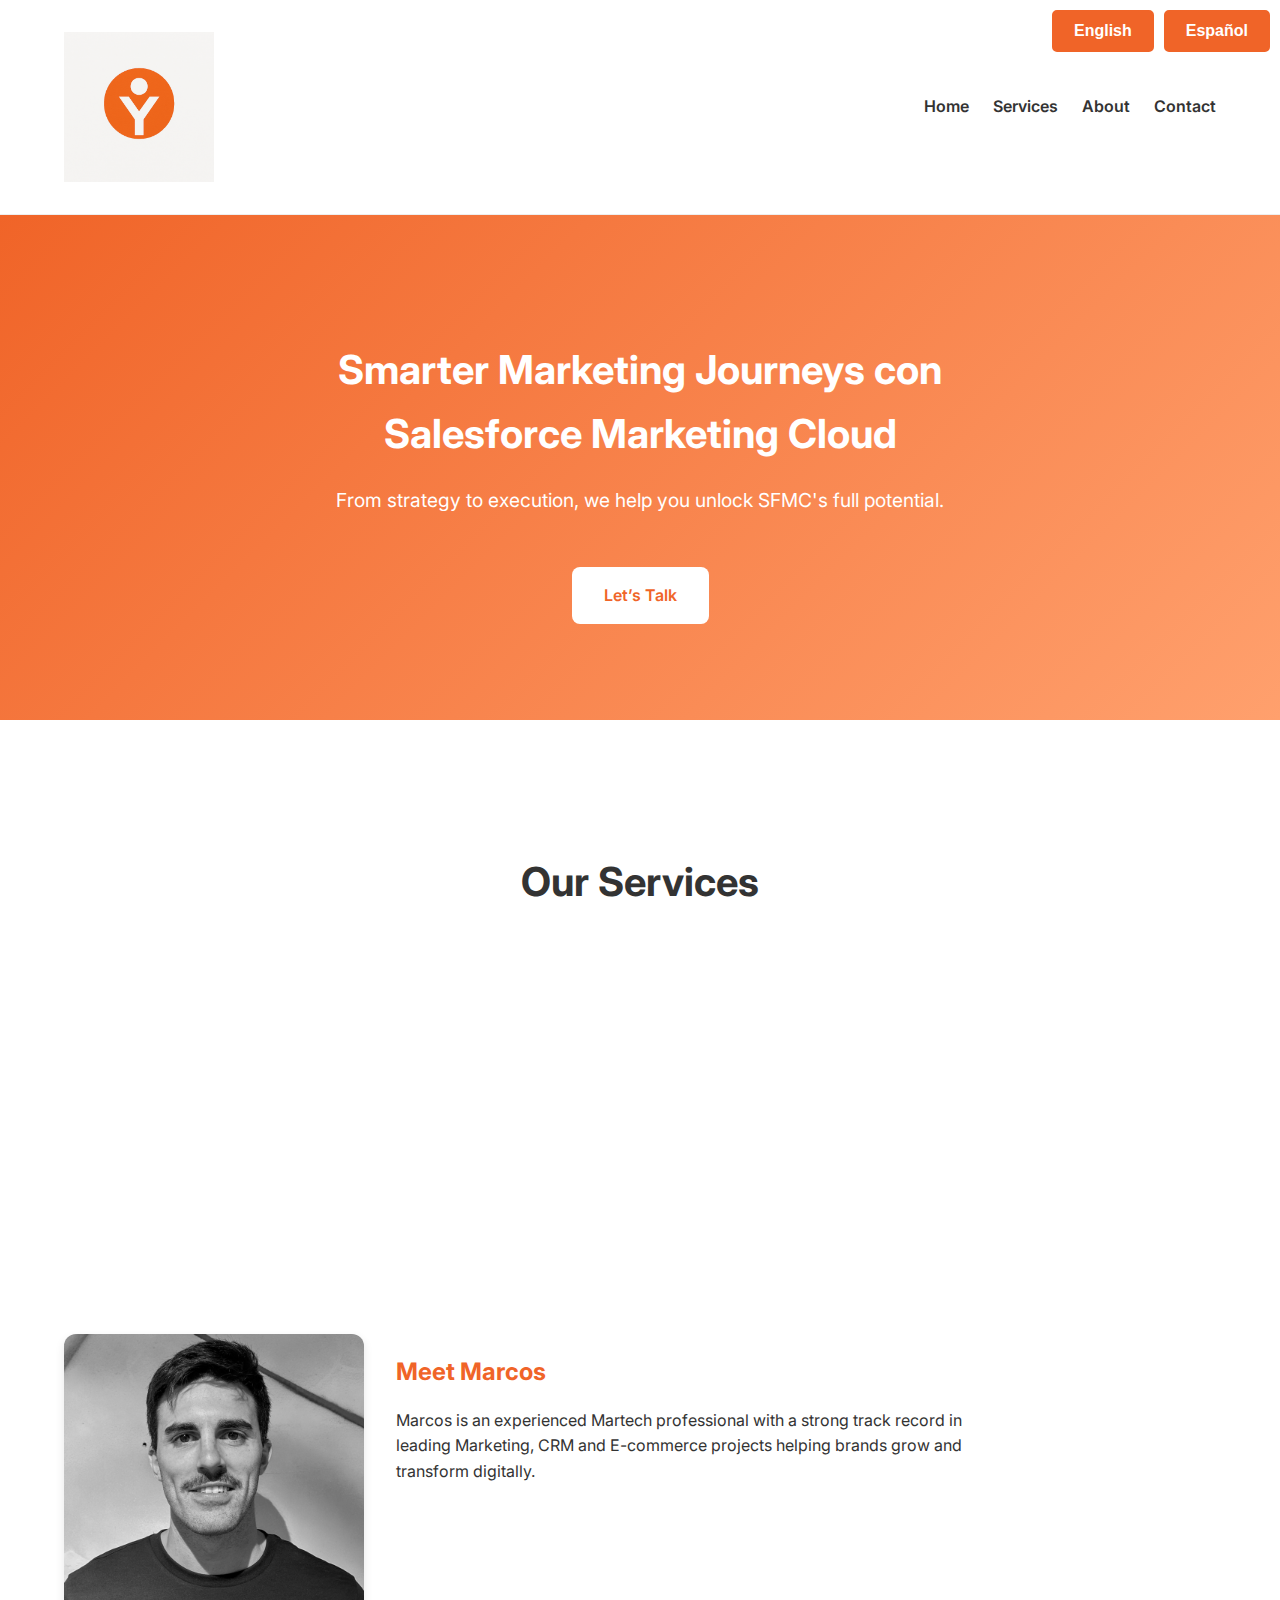
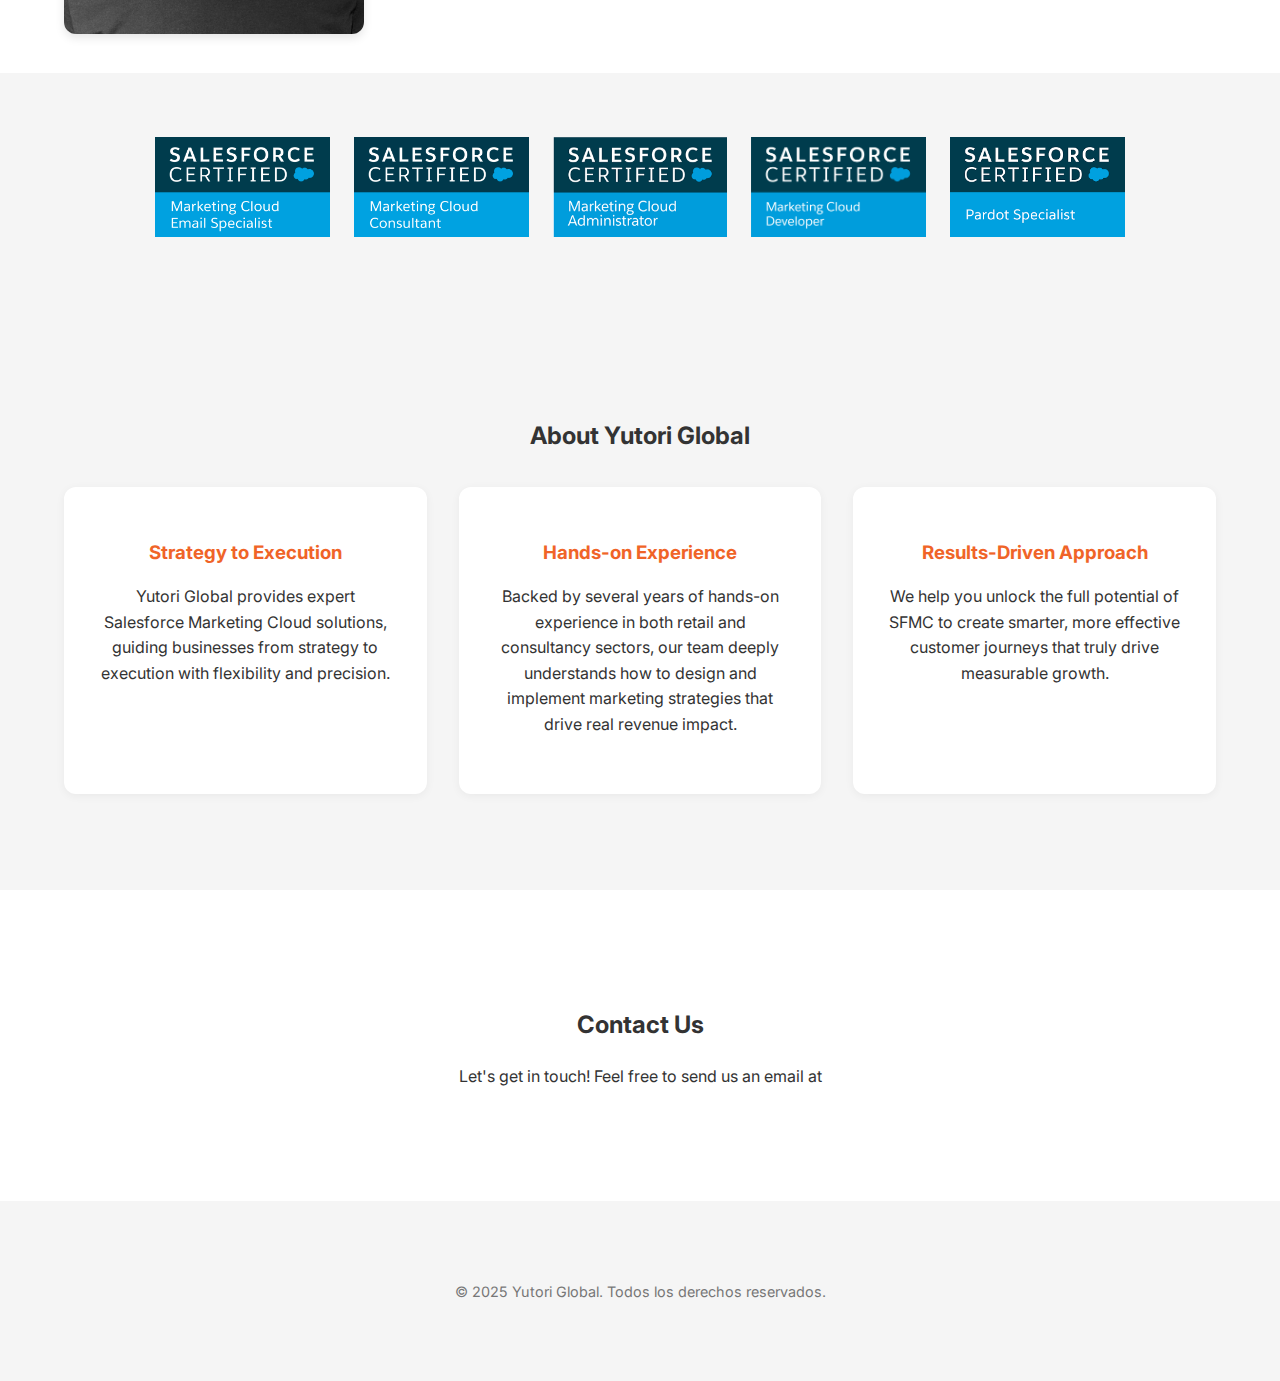
==== index-es.html @ 61eea2ab "Update index-es.html" ====
<!DOCTYPE html>
<html lang="es">
<head>
  <meta charset="UTF-8" />
  <meta name="viewport" content="width=device-width, initial-scale=1.0" />
  <title>Yutori Global</title>
  <link rel="stylesheet" href="style.css" />
  <link href="https://fonts.googleapis.com/css2?family=Inter:wght@400;600;700&display=swap" rel="stylesheet">
  <link rel="stylesheet" href="https://cdnjs.cloudflare.com/ajax/libs/font-awesome/6.5.0/css/all.min.css" />
</head>
<body>
  <header>
    <div class="container header-container">
      <img src="assets/Yutori-Global-Logo.png" alt="Yutori-Global-Logo" class="logo" />
      <nav>
        <ul class="nav-links">
          <li><a href="#home" data-en="Home" data-es="Inicio">Inicio</a></li>
          <li><a href="#services" data-en="Services" data-es="Servicios">Servicios</a></li>
          <li><a href="#about" data-en="About" data-es="Acerca de">Acerca de</a></li>
          <li><a href="#contact" data-en="Contact" data-es="Contacto">Contacto</a></li>
        </ul>
      </nav>
      <!-- Language Switcher -->
      <div class="language-switcher">
        <button id="en" class="lang-btn" data-en="English" data-es="Inglés">Inglés</button>
        <button id="es" class="lang-btn" data-en="Español" data-es="Spanish">Español</button>
      </div>
    </div>
  </header>

  <section id="home" class="hero">
    <div class="container">
      <h1>
        <span class="highlight" data-en="Smarter Marketing Journeys" data-es="Marketing Journeys Más Inteligentes">Marketing Journeys Más Inteligentes</span> con<br />
        <span class="highlight" data-en="Salesforce Marketing Cloud" data-es="Salesforce Marketing Cloud">Salesforce Marketing Cloud</span>
      </h1>
      <p data-en="From strategy to execution, we help you unlock SFMC's full potential." data-es="Desde la estrategia hasta la ejecución, te ayudamos a desbloquear todo el potencial de SFMC.">
        Desde la estrategia hasta la ejecución, te ayudamos a desbloquear todo el potencial de SFMC.
      </p>
      <a
        href="mailto:marcos.fontanbalestra@yutoriglobal.com?subject=Hey%20Marcos%20Let's%20Talk%20-%20[Replace%20with%20Company%20Name]&body=Hola%20Marcos,%0A%0A%20Estoy%20interesado%20en%20agendar%20una%20llamada%20para%20discutir%20cómo%20nos%20puedes%20ayudar%20a%20mejorar%20nuestra%20implementación%20y%20estrategia%20de%20SFMC.%0A%0A%20Saludos,%0A[Inserta%20tu%20nombre%20y%20nombre%20de%20la%20empresa]"
        class="cta-btn"
        data-en="Let’s Talk" data-es="Hablemos"
      >Hablemos</a>
    </div>
  </section>

  <section id="services" class="services">
    <div class="container">
      <h2 class="big-title" data-en="Our Services" data-es="Nuestros Servicios">Nuestros Servicios</h2>
      <div class="service-boxes">
        <div class="service">
          <i class="fas fa-lightbulb service-icon"></i>
          <h3 data-en="SFMC Consulting" data-es="Consultoría SFMC">Consultoría SFMC</h3>
          <p data-en="Strategic advice on implementation, product selection, integrations, and customer journey design." data-es="Asesoría estratégica en implementación, selección de productos, integraciones y diseño de recorridos del cliente.">
            Asesoría estratégica en implementación, selección de productos, integraciones y diseño de recorridos del cliente.
          </p>
        </div>
        <div class="service">
          <i class="fas fa-tools service-icon"></i>
          <h3 data-en="Hands-on Implementation" data-es="Implementación Práctica">Implementación Práctica</h3>
          <p data-en="Journey building, email development, AMPscript, data modeling, and marketing automation setup." data-es="Construcción de recorridos, desarrollo de correos electrónicos, AMPscript, modelado de datos y configuración de automatización de marketing.">
            Construcción de recorridos, desarrollo de correos electrónicos, AMPscript, modelado de datos y configuración de automatización de marketing.
          </p>
        </div>
      </div>
    </div>
  </section>

  <section class="marcos-bio">
    <div class="container bio-container">
      <div class="bio-image">
        <img src="assets/MFB Photo.jpg" alt="Marcos Fontan Balestra" />
      </div>
      <div class="bio-text">
        <h2 data-en="Meet Marcos" data-es="Conoce a Marcos">Conoce a Marcos</h2>
        <p data-en="Marcos is an experienced Martech professional with a strong track record in leading Marketing, CRM and E-commerce projects helping brands grow and transform digitally." data-es="Marcos es un profesional experimentado en Martech con un sólido historial en la gestión de proyectos de Marketing, CRM y E-commerce, ayudando a las marcas a crecer y transformarse digitalmente.">
          Marcos es un profesional experimentado en Martech con un sólido historial en la gestión de proyectos de Marketing, CRM y E-commerce, ayudando a las marcas a crecer y transformarse digitalmente.
        </p>
      </div>
    </div>
  </section>

  <section class="certifications">
    <div class="container certs-container">
      <img src="assets/SFMC Email Specialist.png" alt="Email Specialist" />
      <img src="assets/SFMC Consultant.png" alt="Consultant" />
      <img src="assets/SFMC Administrator.png" alt="Administrator" />
      <img src="assets/SFMC Developer.png" alt="Developer" />
      <img src="assets/SFMC Pardot Specialist.png" alt="Pardot Specialist" />
    </div>
  </section>

  <section id="about" class="about">
    <div class="container">
      <h2 data-en="About Yutori Global" data-es="Sobre Yutori Global">Sobre Yutori Global</h2>
      <div class="about-grid">
        <div class="about-block">
          <h3 data-en="Strategy to Execution" data-es="Estrategia a Ejecución">Estrategia a Ejecución</h3>
          <p data-en="Yutori Global provides expert Salesforce Marketing Cloud solutions, guiding businesses from strategy to execution with flexibility and precision." data-es="Yutori Global proporciona soluciones expertas en Salesforce Marketing Cloud, guiando a las empresas desde la estrategia hasta la ejecución con flexibilidad y precisión.">
            Yutori Global proporciona soluciones expertas en Salesforce Marketing Cloud, guiando a las empresas desde la estrategia hasta la ejecución con flexibilidad y precisión.
          </p>
        </div>
        <div class="about-block">
          <h3 data-en="Hands-on Experience" data-es="Experiencia Práctica">Experiencia Práctica</h3>
          <p data-en="Backed by several years of hands-on experience in both retail and consultancy sectors, our team deeply understands how to design and implement marketing strategies that drive real revenue impact." data-es="Respaldados por varios años de experiencia práctica tanto en el sector minorista como en el de consultoría, nuestro equipo entiende profundamente cómo diseñar e implementar estrategias de marketing que generen un impacto real en los ingresos.">
            Respaldados por varios años de experiencia práctica tanto en el sector minorista como en el de consultoría, nuestro equipo entiende profundamente cómo diseñar e implementar estrategias de marketing que generen un impacto real en los ingresos.
          </p>
        </div>
        <div class="about-block">
          <h3 data-en="Results-Driven Approach" data-es="Enfoque Orientado a Resultados">Enfoque Orientado a Resultados</h3>
          <p data-en="We help you unlock the full potential of SFMC to create smarter, more effective customer journeys that truly drive measurable growth." data-es="Te ayudamos a desbloquear todo el potencial de SFMC para crear recorridos de clientes más inteligentes y efectivos que realmente impulsen un crecimiento medible.">
            Te ayudamos a desbloquear todo el potencial de SFMC para crear recorridos de clientes más inteligentes y efectivos que realmente impulsen un crecimiento medible.
          </p>
        </div>
      </div>
    </div>
  </section>

  <section id="contact" class="contact">
    <div class="container">
      <h2 data-en="Contact Us" data-es="Contáctanos">Contáctanos</h2>
      <p data-en="Let's get in touch! Feel free to send us an email at" data-es="¡Pongámonos en contacto! No dudes en enviarnos un correo electrónico a">¡Pongámonos en contacto! No dudes en enviarnos un correo electrónico a <a href="mailto:marcos.fontanbalestra@yutoriglobal.com" data-en="marcos.fontanbalestra@yutoriglobal.com" data-es="marcos.fontanbalestra@yutoriglobal.com">marcos.fontanbalestra@yutoriglobal.com</a></p>
    </div>
  </section>

  <footer>
    <div class="container footer-container">
      <p>&copy; 2025 Yutori Global. Todos los derechos reservados.</p>
    </div>
  </footer>

  <script>
    // Language switcher functionality
    const languageButtons = document.querySelectorAll('.lang-btn');
    const currentLang = localStorage.getItem('language') || 'en'; // Default to English

    // Set initial language based on localStorage value
    if (currentLang === 'es') {
      document.documentElement.lang = 'es';
      translatePage('es');
    } else {
      document.documentElement.lang = 'en';
      translatePage('en');
    }

    // Translate page content based on selected language
    function translatePage(language) {
      if (language === 'en') {
        document.querySelectorAll('[data-en]').forEach(el => {
          const enText = el.getAttribute('data-en');
          el.innerText = enText;
        });
      } else {
        document.querySelectorAll('[data-es]').forEach(el => {
          const esText = el.getAttribute('data-es');
          el.innerText = esText;
        });
      }
    }

    // Language button click event
    languageButtons.forEach(button => {
      button.addEventListener('click', (e) => {
        const lang = e.target.id;
        localStorage.setItem('language', lang);
        document.documentElement.lang = lang;
        translatePage(lang);
      });
    });
  </script>
</body>
</html>
---- style.css ----
/* Language Switcher Styling */
.language-switcher {
  display: flex;
  gap: 10px;
  align-items: center;
  position: absolute;
  top: 10px;
  right: 10px;
}

.lang-btn {
  padding: 10px 20px;
  font-size: 1rem;
  font-weight: 600;
  color: #fff;
  background-color: #f06428;  /* Matching primary color */
  border: 2px solid #f06428;
  border-radius: 5px;
  cursor: pointer;
  transition: background-color 0.3s, color 0.3s;
  text-transform: capitalize;
}

.lang-btn:hover {
  background-color: white;
  color: #f06428;
}

.lang-btn:focus {
  outline: none;
  box-shadow: 0 0 5px rgba(0, 0, 0, 0.2);
}

.language-switcher button:first-child {
  margin-right: auto;  /* Ensure English is always on the left */
}

.language-switcher button:last-child {
  margin-left: auto;  /* Ensure Spanish is always on the right */
}

/* Ensure we still handle RTL for Arabic */
html[lang="ar"] .language-switcher {
  flex-direction: row-reverse;
}

html[lang="en"], html[lang="es"] {
  direction: ltr;
}

/* General Styles */
body {
  margin: 0;
  font-family: 'Inter', sans-serif;
  background-color: #ffffff;
  color: #333;
  line-height: 1.6;
}

.container {
  width: 90%;
  max-width: 1200px;
  margin: 0 auto;
  padding: 2rem 0;
}

header {
  background-color: #fff;
  border-bottom: 1px solid #eee;
  position: sticky;
  top: 0;
  z-index: 1000;
}

.header-container {
  display: flex;
  justify-content: space-between;
  align-items: center;
}

.logo {
  height: 150px;
  width: 150px;
}

.nav-links {
  list-style: none;
  display: flex;
  gap: 1.5rem;
}

.nav-links a {
  text-decoration: none;
  color: #333;
  font-weight: 600;
}

.hero {
  background: linear-gradient(135deg, #f06428, #ffa06d);
  color: white;
  padding: 4rem 0;
  text-align: center;
}

.hero h1 {
  font-size: 2.5rem;
  margin-bottom: 1rem;
}

.hero p {
  font-size: 1.2rem;
  color: #fff;
}

.highlight {
  color: #ffffff;
  font-weight: bold;
}

.cta-btn {
  display: inline-block;
  margin-top: 2rem;
  padding: 1rem 2rem;
  background-color: white;
  color: #f06428;
  border-radius: 8px;
  font-weight: 600;
  text-decoration: none;
  transition: background 0.3s, color 0.3s;
}

.cta-btn:hover {
  background-color: #f06428;
  color: white;
}

.services {
  background-color: #ffffff;
  padding: 4rem 0;
  text-align: center;
}

.big-title {
  font-size: 2.5rem;
  margin-bottom: 2rem;
}

.service-boxes {
  display: flex;
  flex-direction: column;
  gap: 2rem;
  margin-top: 2rem;
  opacity: 0;
  transform: translateY(20px);
  animation: fadeSlideUp 1s ease forwards;
}

@keyframes fadeSlideUp {
  to {
    opacity: 1;
    transform: translateY(0);
  }
}

.service {
  background: #f9f9f9;
  padding: 2rem;
  border-radius: 12px;
  box-shadow: 0 2px 6px rgba(0, 0, 0, 0.05);
  transition: transform 0.3s ease, box-shadow 0.3s ease;
}

.service:hover {
  transform: translateY(-5px);
  box-shadow: 0 4px 12px rgba(0, 0, 0, 0.1);
}

.service-icon {
  font-size: 3rem;
  color: #f06428;
  margin-bottom: 1rem;
}

.service h3 {
  color: #f06428;
  margin-bottom: 1rem;
}

.about {
  background-color: #f5f5f5;
  padding: 4rem 0;
  text-align: center;
}

.about-grid {
  display: flex;
  flex-direction: column;
  gap: 2rem;
  margin-top: 2rem;
}

.about-block {
  background: white;
  padding: 2rem;
  border-radius: 12px;
  box-shadow: 0 2px 10px rgba(0, 0, 0, 0.05);
}

.about-block h3 {
  color: #f06428;
  margin-bottom: 1rem;
}

.about p {
  max-width: 800px;
  margin: 0 auto 1.5rem;
}

.contact {
  background-color: #ffffff;
  padding: 4rem 0;
  text-align: center;
}

footer {
  background-color: #f5f5f5;
  text-align: center;
  padding: 2rem 0;
  font-size: 0.9rem;
  color: #777;
}

.bio-container {
  display: flex;
  flex-direction: column;
  align-items: center;
  text-align: center;
  gap: 2rem;
}

.bio-image img {
  width: 300px;
  height: 300px;
  object-fit: cover;
  border-radius: 12px;
  box-shadow: 0 4px 10px rgba(0, 0, 0, 0.1);
}

.bio-text {
  max-width: 600px;
}

.bio-text h2 {
  color: #f06428;
  margin-bottom: 1rem;
}

.certifications {
  background-color: #f5f5f5;
  padding: 2rem 0;
  text-align: center;
}

.certs-container {
  display: flex;
  justify-content: center;
  align-items: center;
  gap: 1.5rem;
  flex-wrap: wrap;
}

.certs-container img {
  height: 100px;
  object-fit: contain;
}

@media (min-width: 768px) {
  .service-boxes {
    flex-direction: row;
    justify-content: space-between;
  }

  .bio-container {
    flex-direction: row;
    text-align: left;
    align-items: flex-start;
  }

  .bio-text {
    text-align: left;
  }

  .about-grid {
    flex-direction: row;
    justify-content: space-between;
  }

  .about-block {
    flex: 1;
  }
}
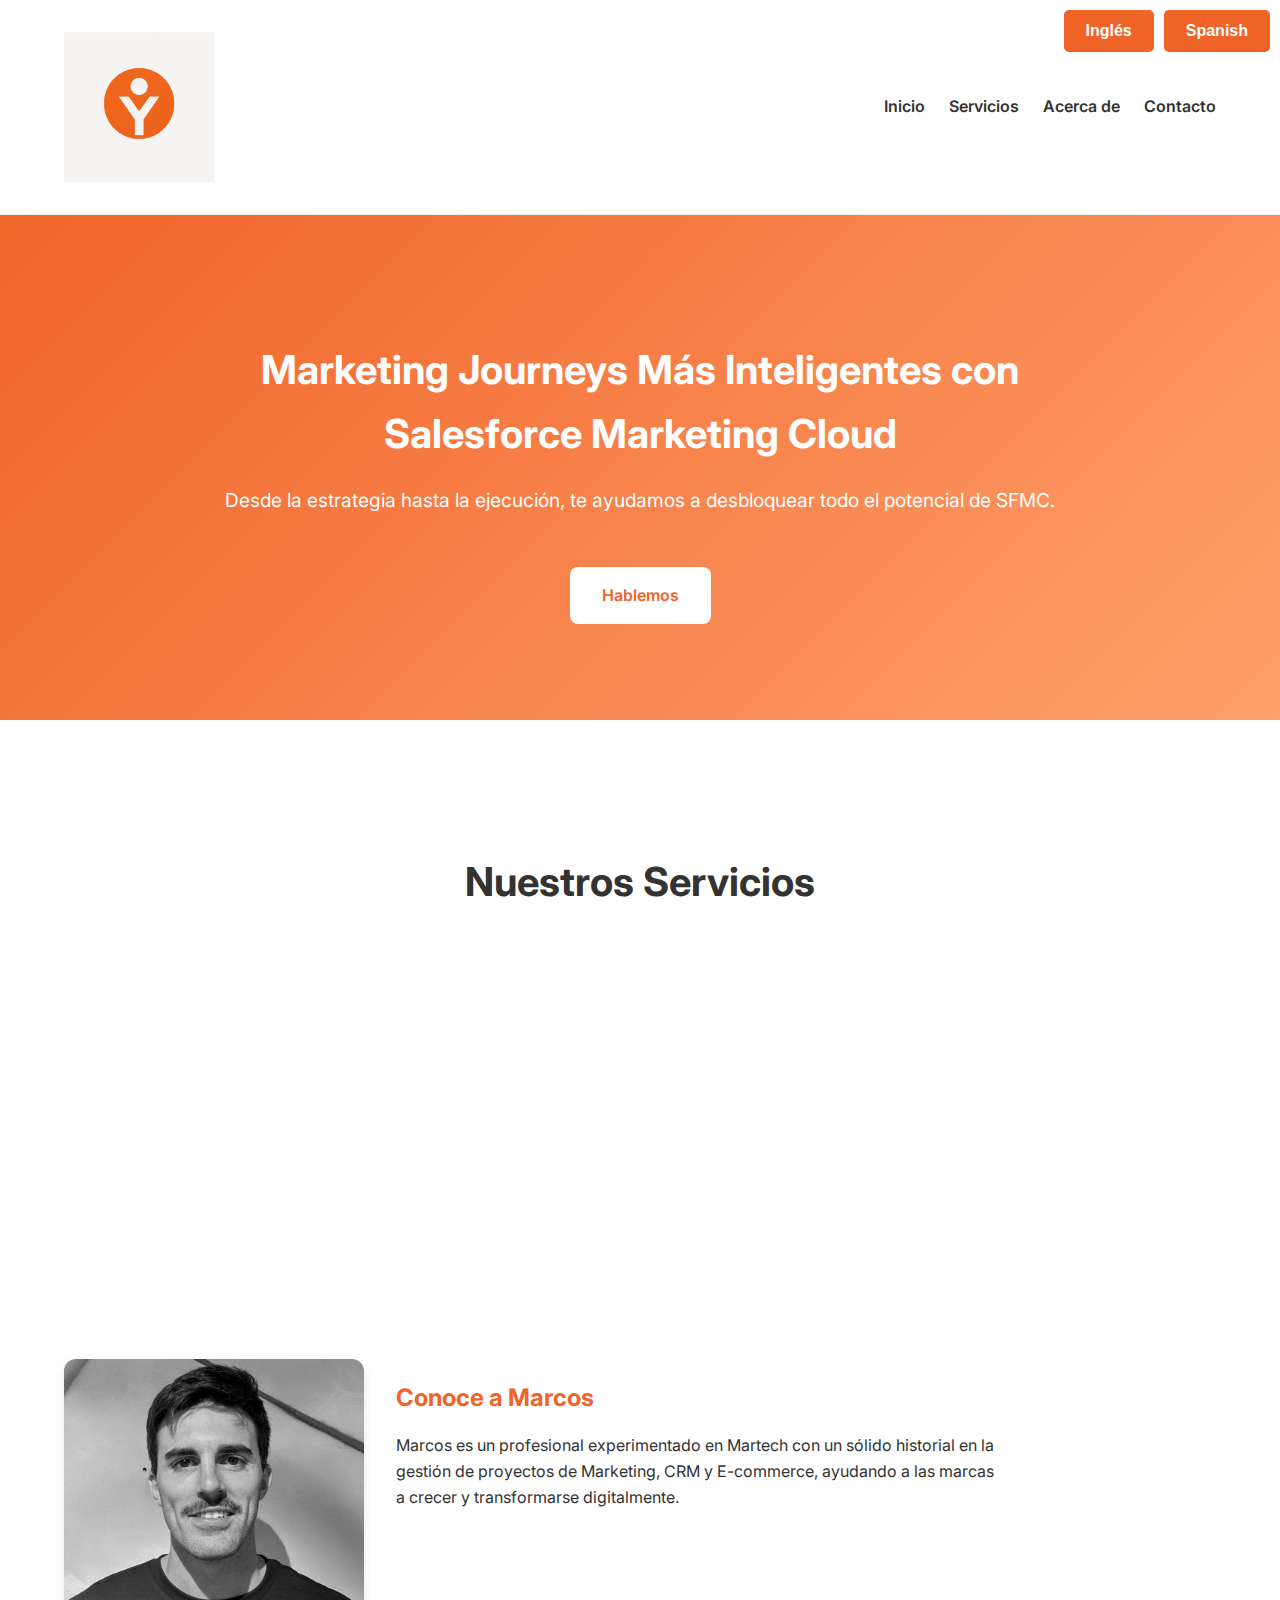
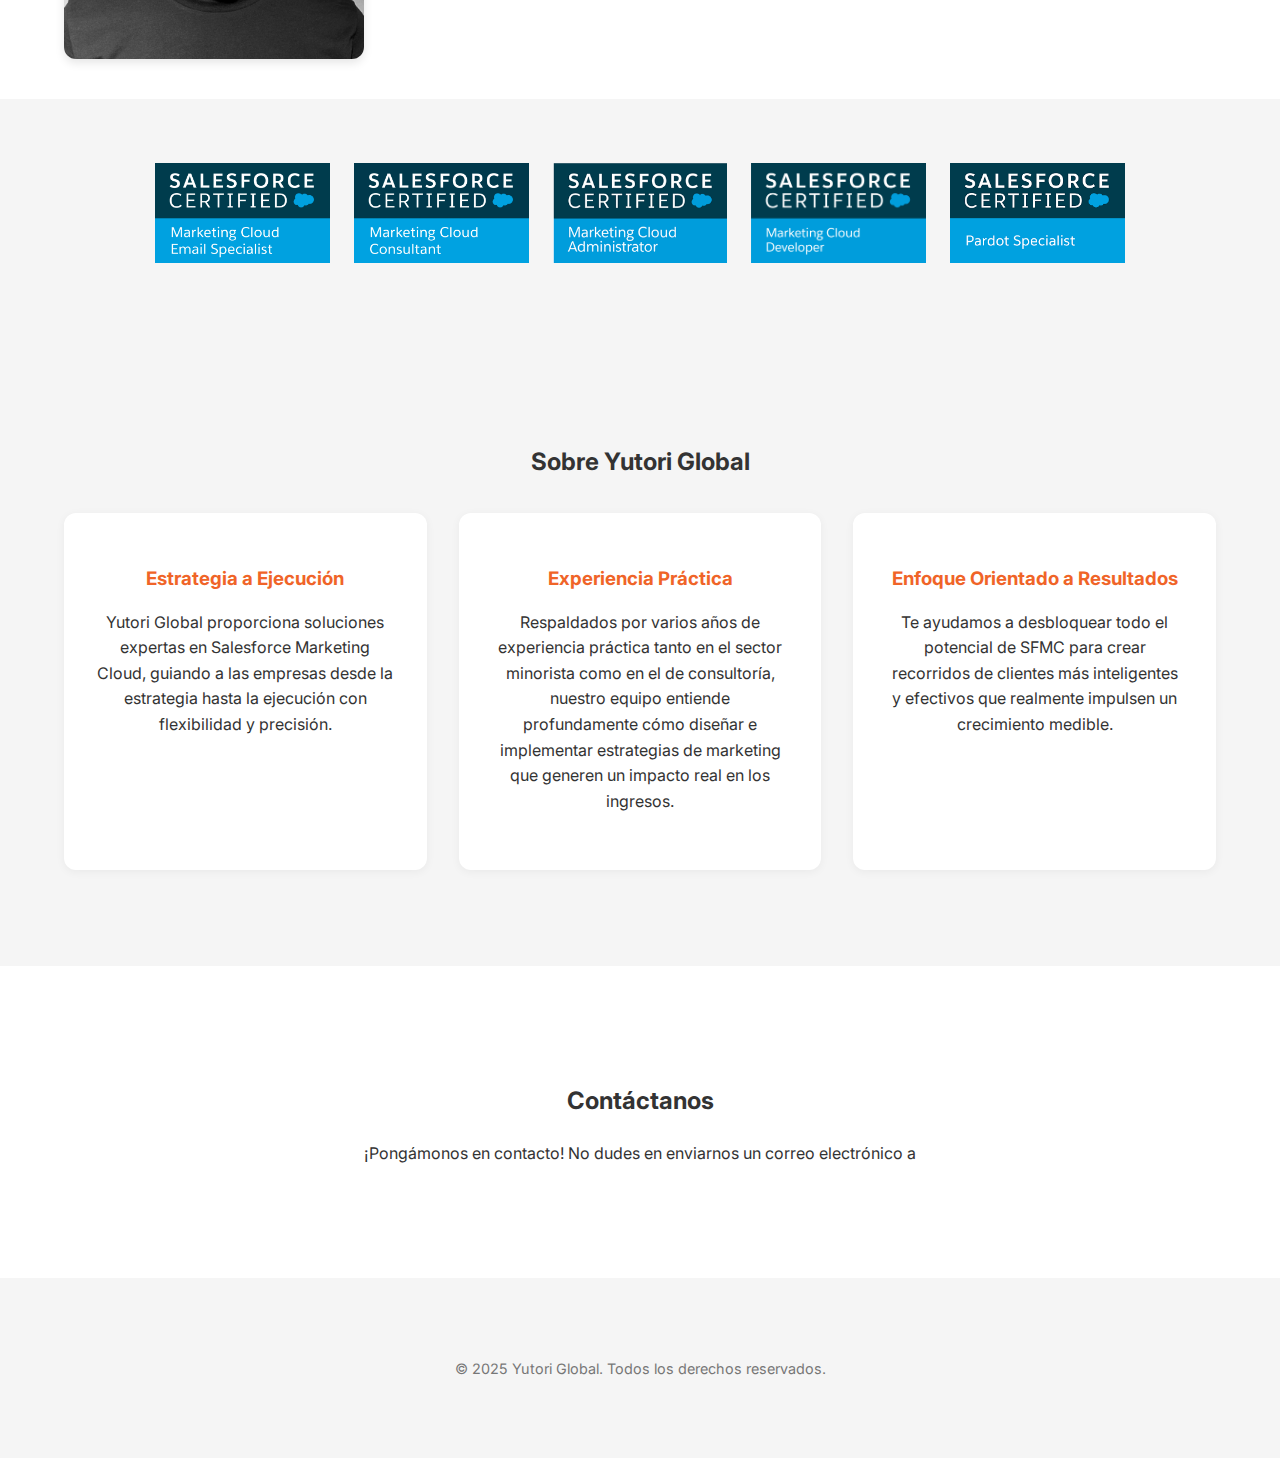
==== commit b201ea4e: "Add files via upload" ====
--- a/index-es.html
+++ b/index-es.html
@@ -120,7 +120,9 @@
   <section id="contact" class="contact">
     <div class="container">
       <h2 data-en="Contact Us" data-es="Contáctanos">Contáctanos</h2>
-      <p data-en="Let's get in touch! Feel free to send us an email at" data-es="¡Pongámonos en contacto! No dudes en enviarnos un correo electrónico a">¡Pongámonos en contacto! No dudes en enviarnos un correo electrónico a <a href="mailto:marcos.fontanbalestra@yutoriglobal.com" data-en="marcos.fontanbalestra@yutoriglobal.com" data-es="marcos.fontanbalestra@yutoriglobal.com">marcos.fontanbalestra@yutoriglobal.com</a></p>
+      <p data-en="Let's get in touch! Feel free to send us an email at" data-es="¡Pongámonos en contacto! No dudes en enviarnos un correo electrónico a">
+        ¡Pongámonos en contacto! No dudes en enviarnos un correo electrónico a <a href="mailto:marcos.fontanbalestra@yutoriglobal.com" data-en="marcos.fontanbalestra@yutoriglobal.com" data-es="marcos.fontanbalestra@yutoriglobal.com">marcos.fontanbalestra@yutoriglobal.com</a>
+      </p>
     </div>
   </section>
 
@@ -147,14 +149,14 @@
     // Translate page content based on selected language
     function translatePage(language) {
       if (language === 'en') {
+        document.querySelectorAll('[data-es]').forEach(el => {
+          const esText = el.getAttribute('data-es');
+          el.innerText = esText;
+        });
+      } else {
         document.querySelectorAll('[data-en]').forEach(el => {
           const enText = el.getAttribute('data-en');
           el.innerText = enText;
-        });
-      } else {
-        document.querySelectorAll('[data-es]').forEach(el => {
-          const esText = el.getAttribute('data-es');
-          el.innerText = esText;
         });
       }
     }
--- a/style.css
+++ b/style.css
@@ -1,3 +1,9 @@
+/* Smooth scrolling and offset for anchored sections due to fixed header */
+html {
+  scroll-behavior: smooth;
+  scroll-padding-top: 150px;
+}
+
 /* Language Switcher Styling */
 .language-switcher {
   display: flex;
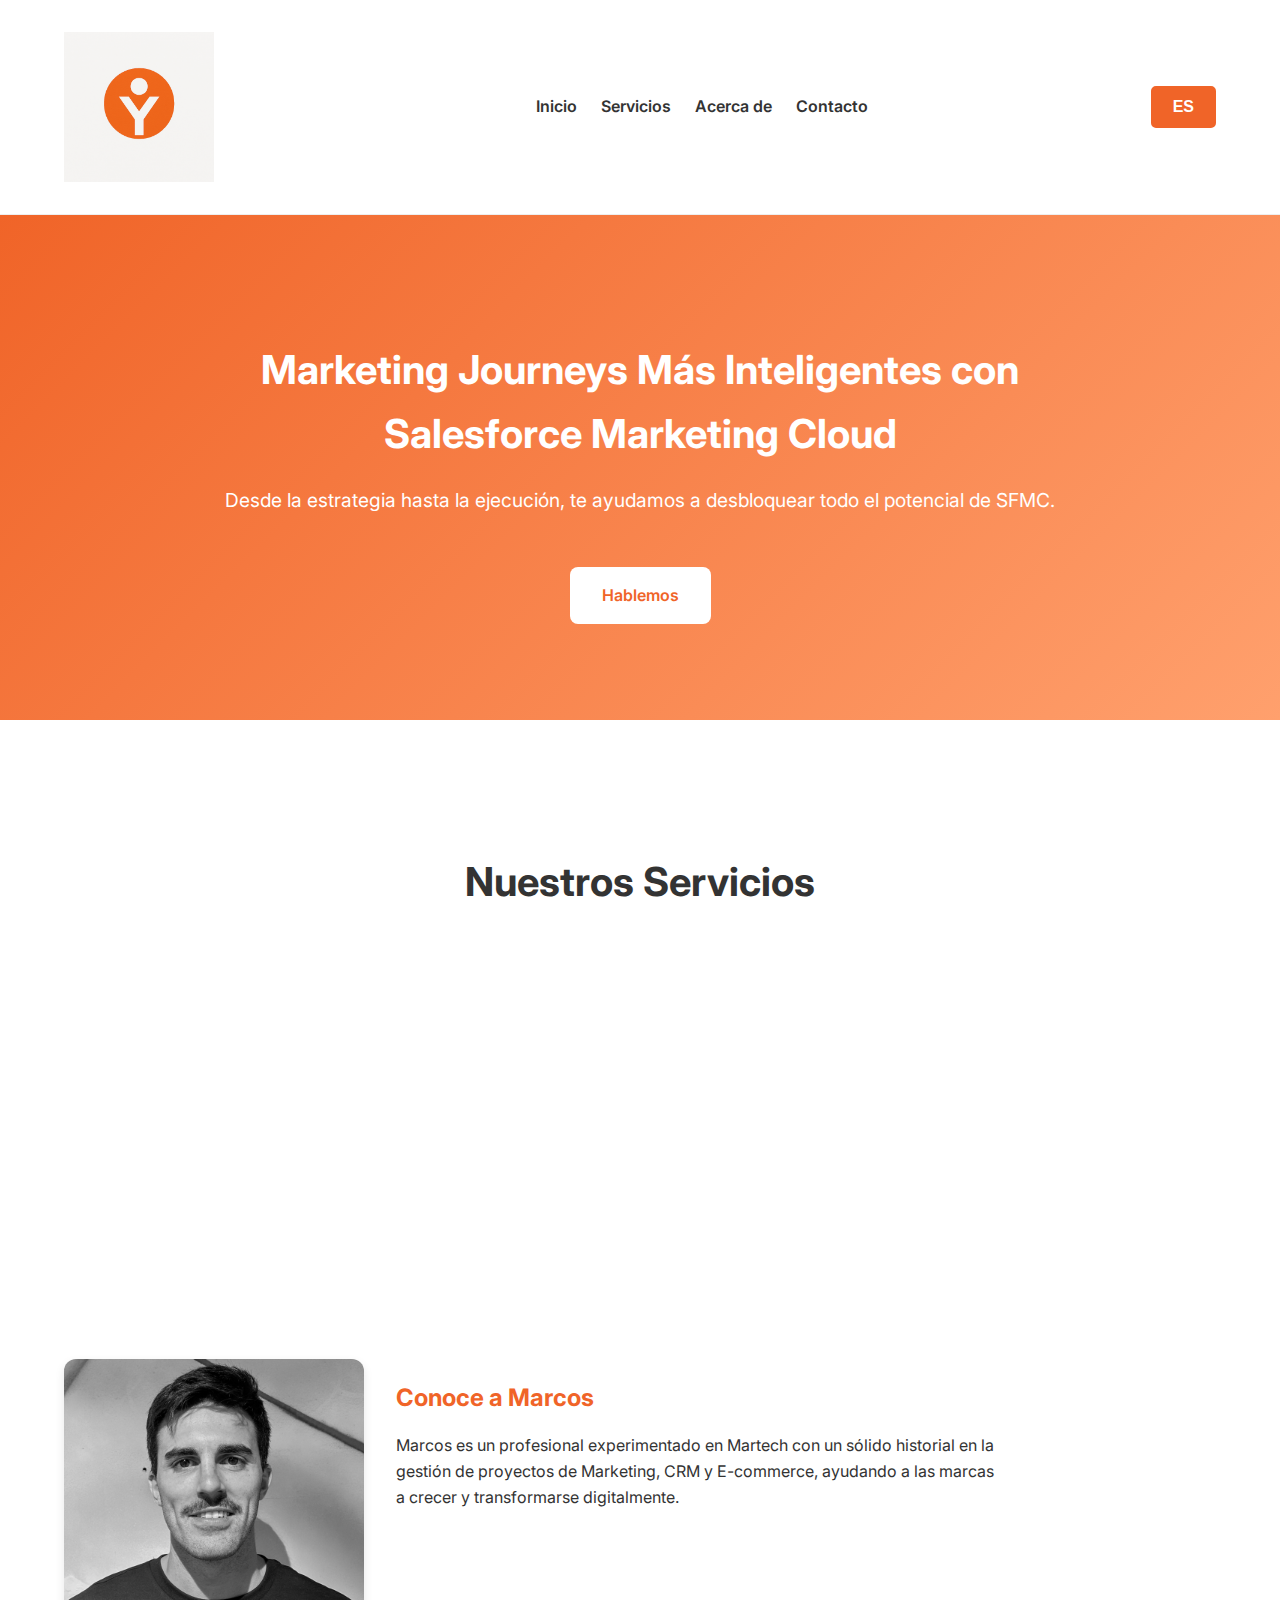
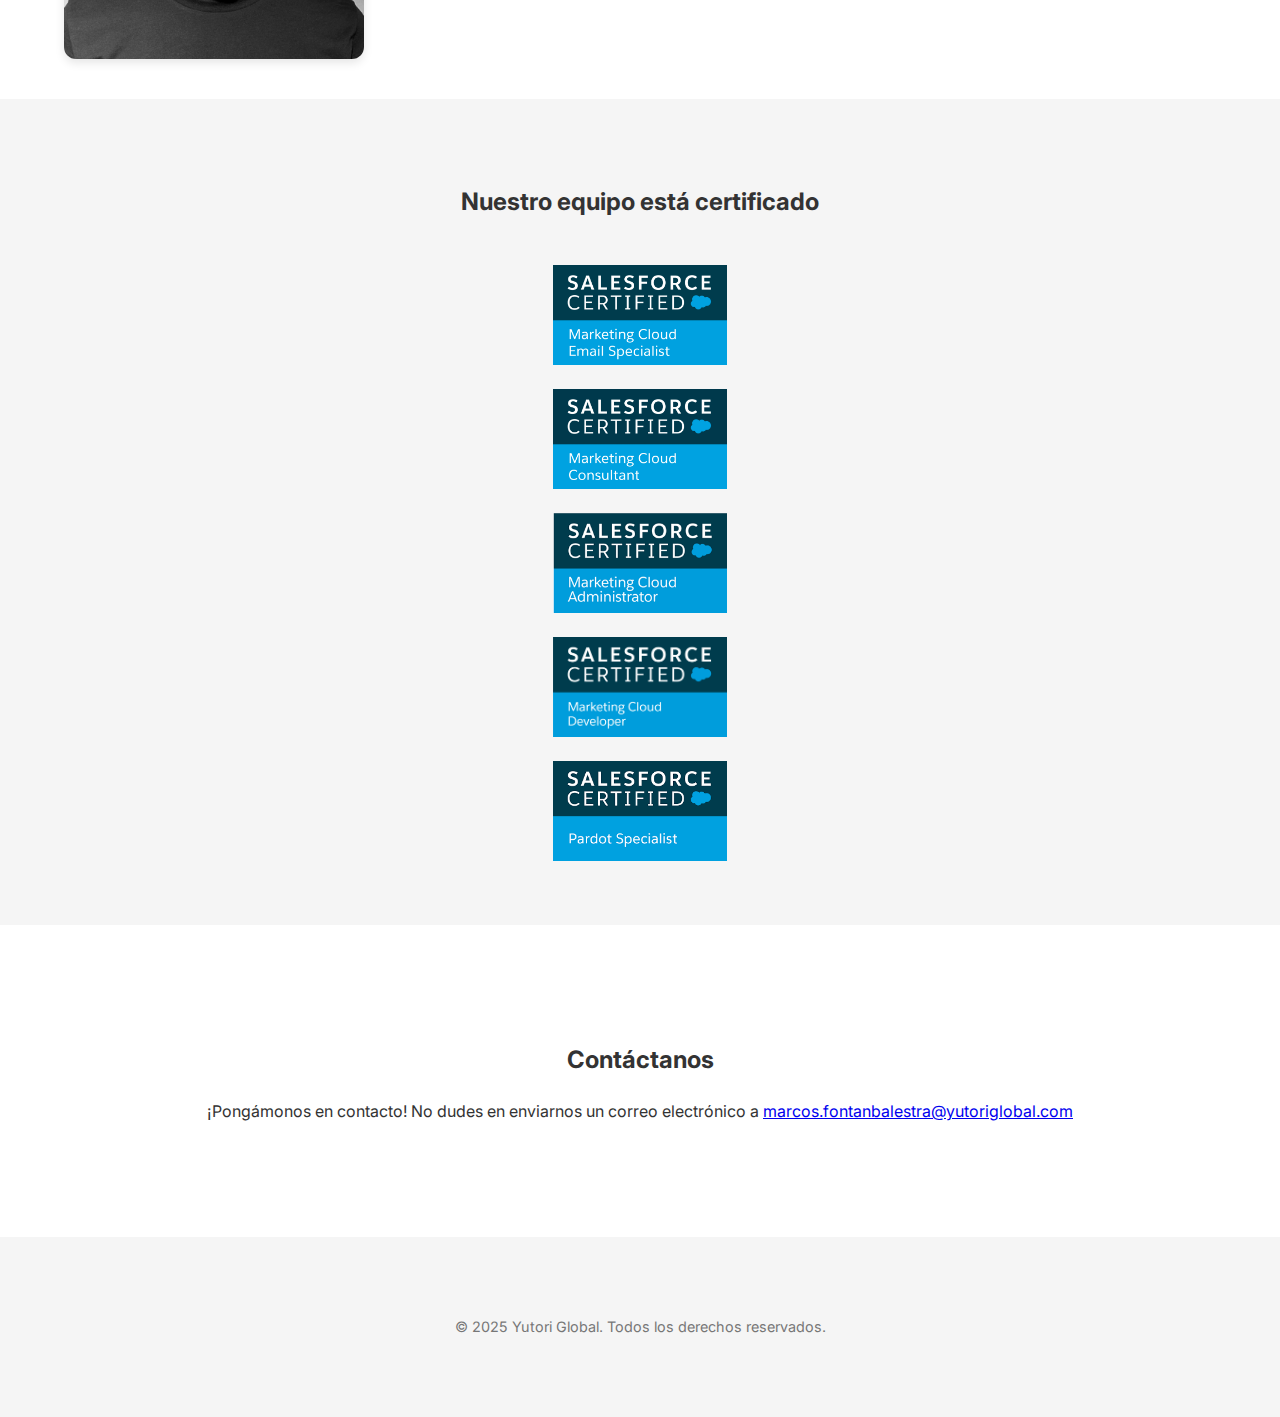
==== commit c17264c5: "Add files via upload" ====
--- a/index-es.html
+++ b/index-es.html
@@ -11,7 +11,7 @@
 <body>
   <header>
     <div class="container header-container">
-      <img src="assets/Yutori-Global-Logo.png" alt="Yutori-Global-Logo" class="logo" />
+      <img src="assets/Yutori-Global-Logo.png" alt="Yutori Global Logo" class="logo" />
       <nav>
         <ul class="nav-links">
           <li><a href="#home" data-en="Home" data-es="Inicio">Inicio</a></li>
@@ -20,10 +20,13 @@
           <li><a href="#contact" data-en="Contact" data-es="Contacto">Contacto</a></li>
         </ul>
       </nav>
-      <!-- Language Switcher -->
-      <div class="language-switcher">
-        <button id="en" class="lang-btn" data-en="English" data-es="Inglés">Inglés</button>
-        <button id="es" class="lang-btn" data-en="Español" data-es="Spanish">Español</button>
+      <!-- Language Dropdown -->
+      <div class="language-dropdown">
+        <button class="dropdown-toggle">ES</button>
+        <div class="dropdown-menu">
+          <a href="index.html" data-lang="en">Inglés</a>
+          <a href="index-es.html" data-lang="es">Español</a>
+        </div>
       </div>
     </div>
   </header>
@@ -38,7 +41,7 @@
         Desde la estrategia hasta la ejecución, te ayudamos a desbloquear todo el potencial de SFMC.
       </p>
       <a
-        href="mailto:marcos.fontanbalestra@yutoriglobal.com?subject=Hey%20Marcos%20Let's%20Talk%20-%20[Replace%20with%20Company%20Name]&body=Hola%20Marcos,%0A%0A%20Estoy%20interesado%20en%20agendar%20una%20llamada%20para%20discutir%20cómo%20nos%20puedes%20ayudar%20a%20mejorar%20nuestra%20implementación%20y%20estrategia%20de%20SFMC.%0A%0A%20Saludos,%0A[Inserta%20tu%20nombre%20y%20nombre%20de%20la%20empresa]"
+        href="mailto:marcos.fontanbalestra@yutoriglobal.com?subject=Hey%20Marcos%20Let's%20Talk"
         class="cta-btn"
         data-en="Let’s Talk" data-es="Hablemos"
       >Hablemos</a>
@@ -83,6 +86,7 @@
 
   <section class="certifications">
     <div class="container certs-container">
+      <h2 data-en="Our Team is Certified" data-es="Nuestro equipo está certificado">Nuestro equipo está certificado</h2>
       <img src="assets/SFMC Email Specialist.png" alt="Email Specialist" />
       <img src="assets/SFMC Consultant.png" alt="Consultant" />
       <img src="assets/SFMC Administrator.png" alt="Administrator" />
@@ -91,36 +95,10 @@
     </div>
   </section>
 
-  <section id="about" class="about">
-    <div class="container">
-      <h2 data-en="About Yutori Global" data-es="Sobre Yutori Global">Sobre Yutori Global</h2>
-      <div class="about-grid">
-        <div class="about-block">
-          <h3 data-en="Strategy to Execution" data-es="Estrategia a Ejecución">Estrategia a Ejecución</h3>
-          <p data-en="Yutori Global provides expert Salesforce Marketing Cloud solutions, guiding businesses from strategy to execution with flexibility and precision." data-es="Yutori Global proporciona soluciones expertas en Salesforce Marketing Cloud, guiando a las empresas desde la estrategia hasta la ejecución con flexibilidad y precisión.">
-            Yutori Global proporciona soluciones expertas en Salesforce Marketing Cloud, guiando a las empresas desde la estrategia hasta la ejecución con flexibilidad y precisión.
-          </p>
-        </div>
-        <div class="about-block">
-          <h3 data-en="Hands-on Experience" data-es="Experiencia Práctica">Experiencia Práctica</h3>
-          <p data-en="Backed by several years of hands-on experience in both retail and consultancy sectors, our team deeply understands how to design and implement marketing strategies that drive real revenue impact." data-es="Respaldados por varios años de experiencia práctica tanto en el sector minorista como en el de consultoría, nuestro equipo entiende profundamente cómo diseñar e implementar estrategias de marketing que generen un impacto real en los ingresos.">
-            Respaldados por varios años de experiencia práctica tanto en el sector minorista como en el de consultoría, nuestro equipo entiende profundamente cómo diseñar e implementar estrategias de marketing que generen un impacto real en los ingresos.
-          </p>
-        </div>
-        <div class="about-block">
-          <h3 data-en="Results-Driven Approach" data-es="Enfoque Orientado a Resultados">Enfoque Orientado a Resultados</h3>
-          <p data-en="We help you unlock the full potential of SFMC to create smarter, more effective customer journeys that truly drive measurable growth." data-es="Te ayudamos a desbloquear todo el potencial de SFMC para crear recorridos de clientes más inteligentes y efectivos que realmente impulsen un crecimiento medible.">
-            Te ayudamos a desbloquear todo el potencial de SFMC para crear recorridos de clientes más inteligentes y efectivos que realmente impulsen un crecimiento medible.
-          </p>
-        </div>
-      </div>
-    </div>
-  </section>
-
   <section id="contact" class="contact">
     <div class="container">
       <h2 data-en="Contact Us" data-es="Contáctanos">Contáctanos</h2>
-      <p data-en="Let's get in touch! Feel free to send us an email at" data-es="¡Pongámonos en contacto! No dudes en enviarnos un correo electrónico a">
+      <p data-en="Let's get in touch! Feel free to send us an email at marcos.fontanbalestra@yutoriglobal.com" data-es="¡Pongámonos en contacto! No dudes en enviarnos un correo electrónico a marcos.fontanbalestra@yutoriglobal.com">
         ¡Pongámonos en contacto! No dudes en enviarnos un correo electrónico a <a href="mailto:marcos.fontanbalestra@yutoriglobal.com" data-en="marcos.fontanbalestra@yutoriglobal.com" data-es="marcos.fontanbalestra@yutoriglobal.com">marcos.fontanbalestra@yutoriglobal.com</a>
       </p>
     </div>
@@ -131,45 +109,5 @@
       <p>&copy; 2025 Yutori Global. Todos los derechos reservados.</p>
     </div>
   </footer>
-
-  <script>
-    // Language switcher functionality
-    const languageButtons = document.querySelectorAll('.lang-btn');
-    const currentLang = localStorage.getItem('language') || 'en'; // Default to English
-
-    // Set initial language based on localStorage value
-    if (currentLang === 'es') {
-      document.documentElement.lang = 'es';
-      translatePage('es');
-    } else {
-      document.documentElement.lang = 'en';
-      translatePage('en');
-    }
-
-    // Translate page content based on selected language
-    function translatePage(language) {
-      if (language === 'en') {
-        document.querySelectorAll('[data-es]').forEach(el => {
-          const esText = el.getAttribute('data-es');
-          el.innerText = esText;
-        });
-      } else {
-        document.querySelectorAll('[data-en]').forEach(el => {
-          const enText = el.getAttribute('data-en');
-          el.innerText = enText;
-        });
-      }
-    }
-
-    // Language button click event
-    languageButtons.forEach(button => {
-      button.addEventListener('click', (e) => {
-        const lang = e.target.id;
-        localStorage.setItem('language', lang);
-        document.documentElement.lang = lang;
-        translatePage(lang);
-      });
-    });
-  </script>
 </body>
 </html>
--- a/style.css
+++ b/style.css
@@ -1,57 +1,50 @@
-/* Smooth scrolling and offset for anchored sections due to fixed header */
+/* Smooth scrolling and offset for fixed header */
 html {
   scroll-behavior: smooth;
   scroll-padding-top: 150px;
 }
 
-/* Language Switcher Styling */
-.language-switcher {
-  display: flex;
-  gap: 10px;
-  align-items: center;
-  position: absolute;
-  top: 10px;
-  right: 10px;
-}
-
-.lang-btn {
+/* New Language Dropdown Styling */
+.language-dropdown {
+  position: relative;
+  display: inline-block;
+}
+
+.language-dropdown .dropdown-toggle {
   padding: 10px 20px;
   font-size: 1rem;
   font-weight: 600;
   color: #fff;
-  background-color: #f06428;  /* Matching primary color */
+  background-color: #f06428;
   border: 2px solid #f06428;
   border-radius: 5px;
   cursor: pointer;
-  transition: background-color 0.3s, color 0.3s;
-  text-transform: capitalize;
-}
-
-.lang-btn:hover {
-  background-color: white;
-  color: #f06428;
-}
-
-.lang-btn:focus {
-  outline: none;
-  box-shadow: 0 0 5px rgba(0, 0, 0, 0.2);
-}
-
-.language-switcher button:first-child {
-  margin-right: auto;  /* Ensure English is always on the left */
-}
-
-.language-switcher button:last-child {
-  margin-left: auto;  /* Ensure Spanish is always on the right */
-}
-
-/* Ensure we still handle RTL for Arabic */
-html[lang="ar"] .language-switcher {
-  flex-direction: row-reverse;
-}
-
-html[lang="en"], html[lang="es"] {
-  direction: ltr;
+}
+
+.language-dropdown .dropdown-menu {
+  display: none;
+  position: absolute;
+  right: 0;
+  background-color: #fff;
+  min-width: 120px;
+  box-shadow: 0 4px 8px rgba(0, 0, 0, 0.1);
+  z-index: 1000;
+}
+
+.language-dropdown .dropdown-menu a {
+  display: block;
+  padding: 10px;
+  color: #333;
+  text-decoration: none;
+}
+
+.language-dropdown .dropdown-menu a:hover {
+  background-color: #f06428;
+  color: #fff;
+}
+
+.language-dropdown:hover .dropdown-menu {
+  display: block;
 }
 
 /* General Styles */
@@ -89,6 +82,7 @@
   width: 150px;
 }
 
+/* Navigation */
 .nav-links {
   list-style: none;
   display: flex;
@@ -101,6 +95,12 @@
   font-weight: 600;
 }
 
+.nav-links a:hover {
+  color: #f06428;
+  text-decoration: underline;
+}
+
+/* Hero Section */
 .hero {
   background: linear-gradient(135deg, #f06428, #ffa06d);
   color: white;
@@ -140,6 +140,7 @@
   color: white;
 }
 
+/* Services Section */
 .services {
   background-color: #ffffff;
   padding: 4rem 0;
@@ -192,6 +193,7 @@
   margin-bottom: 1rem;
 }
 
+/* About Section */
 .about {
   background-color: #f5f5f5;
   padding: 4rem 0;
@@ -222,12 +224,14 @@
   margin: 0 auto 1.5rem;
 }
 
+/* Contact Section */
 .contact {
   background-color: #ffffff;
   padding: 4rem 0;
   text-align: center;
 }
 
+/* Footer */
 footer {
   background-color: #f5f5f5;
   text-align: center;
@@ -236,6 +240,7 @@
   color: #777;
 }
 
+/* Bio Section */
 .bio-container {
   display: flex;
   flex-direction: column;
@@ -261,6 +266,7 @@
   margin-bottom: 1rem;
 }
 
+/* Certifications Section */
 .certifications {
   background-color: #f5f5f5;
   padding: 2rem 0;
@@ -269,10 +275,9 @@
 
 .certs-container {
   display: flex;
-  justify-content: center;
+  flex-direction: column;
   align-items: center;
   gap: 1.5rem;
-  flex-wrap: wrap;
 }
 
 .certs-container img {
@@ -280,6 +285,7 @@
   object-fit: contain;
 }
 
+/* Media Queries for Responsiveness */
 @media (min-width: 768px) {
   .service-boxes {
     flex-direction: row;
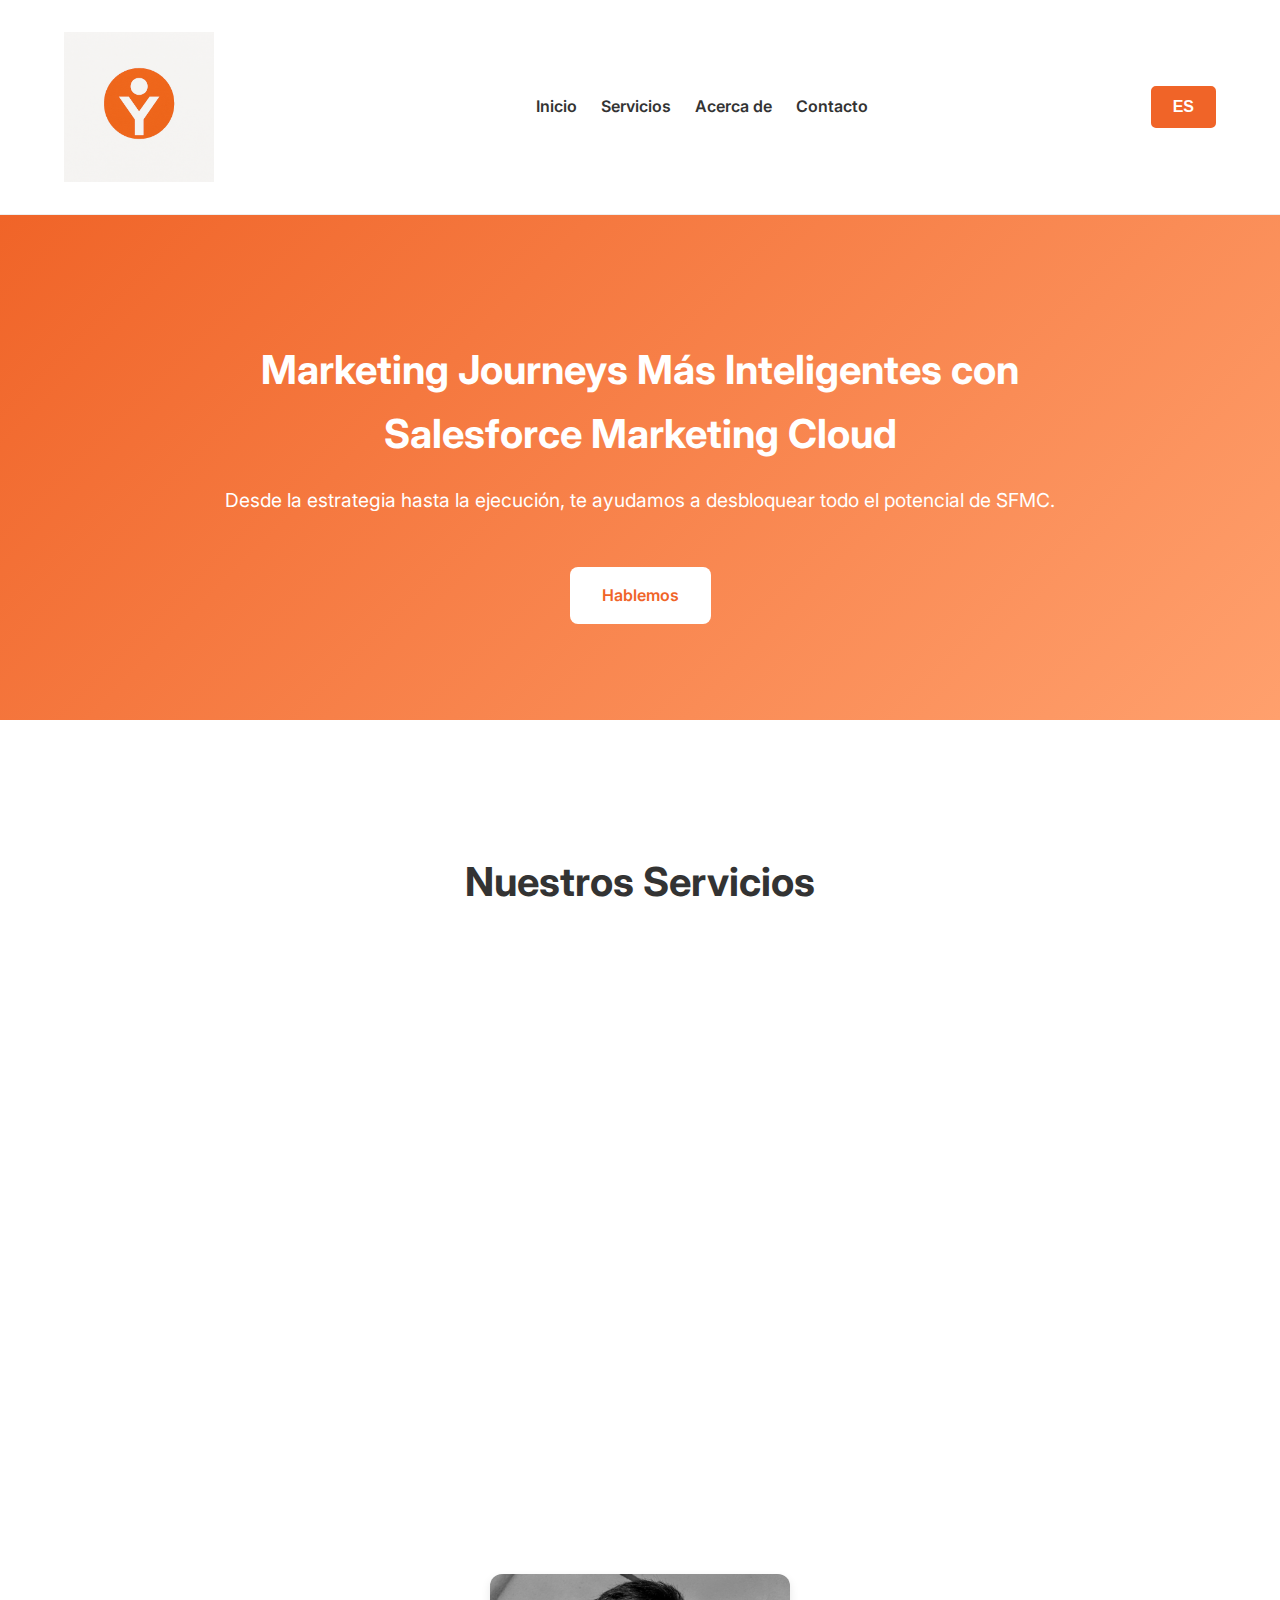
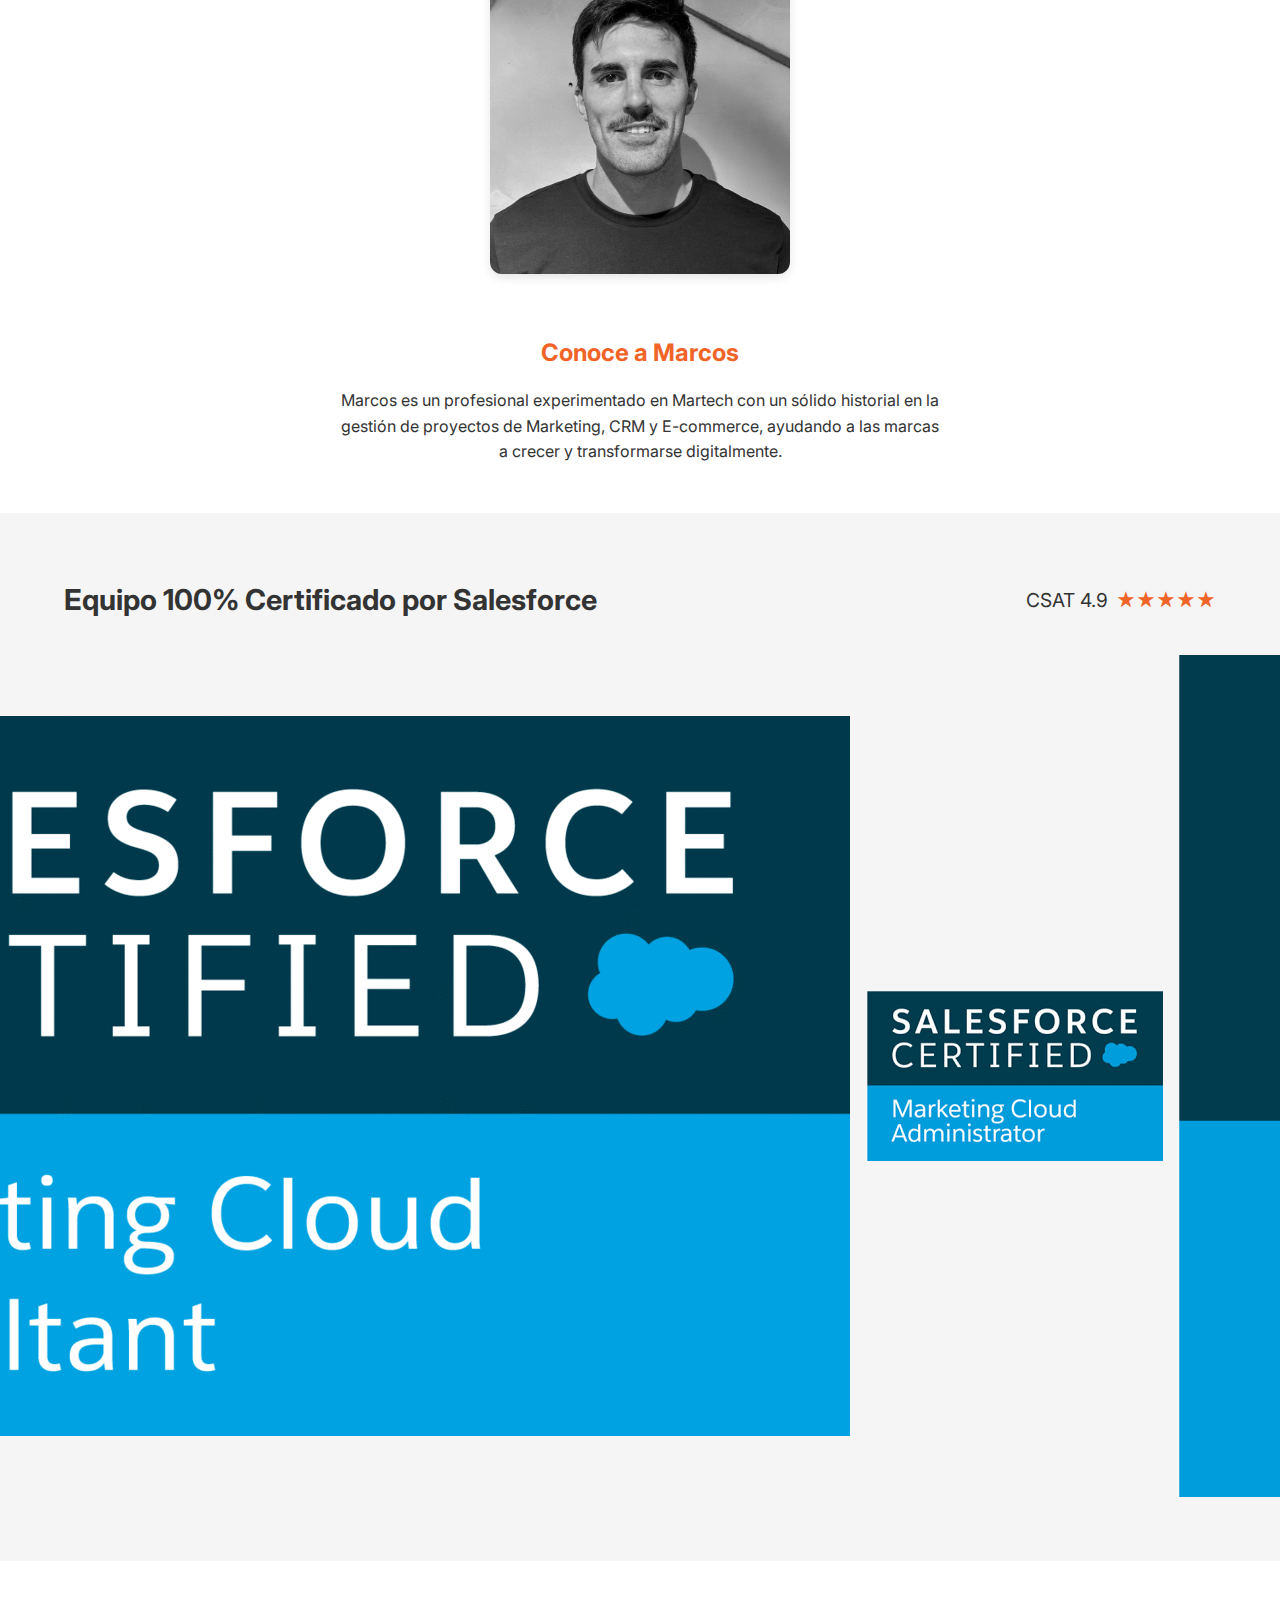
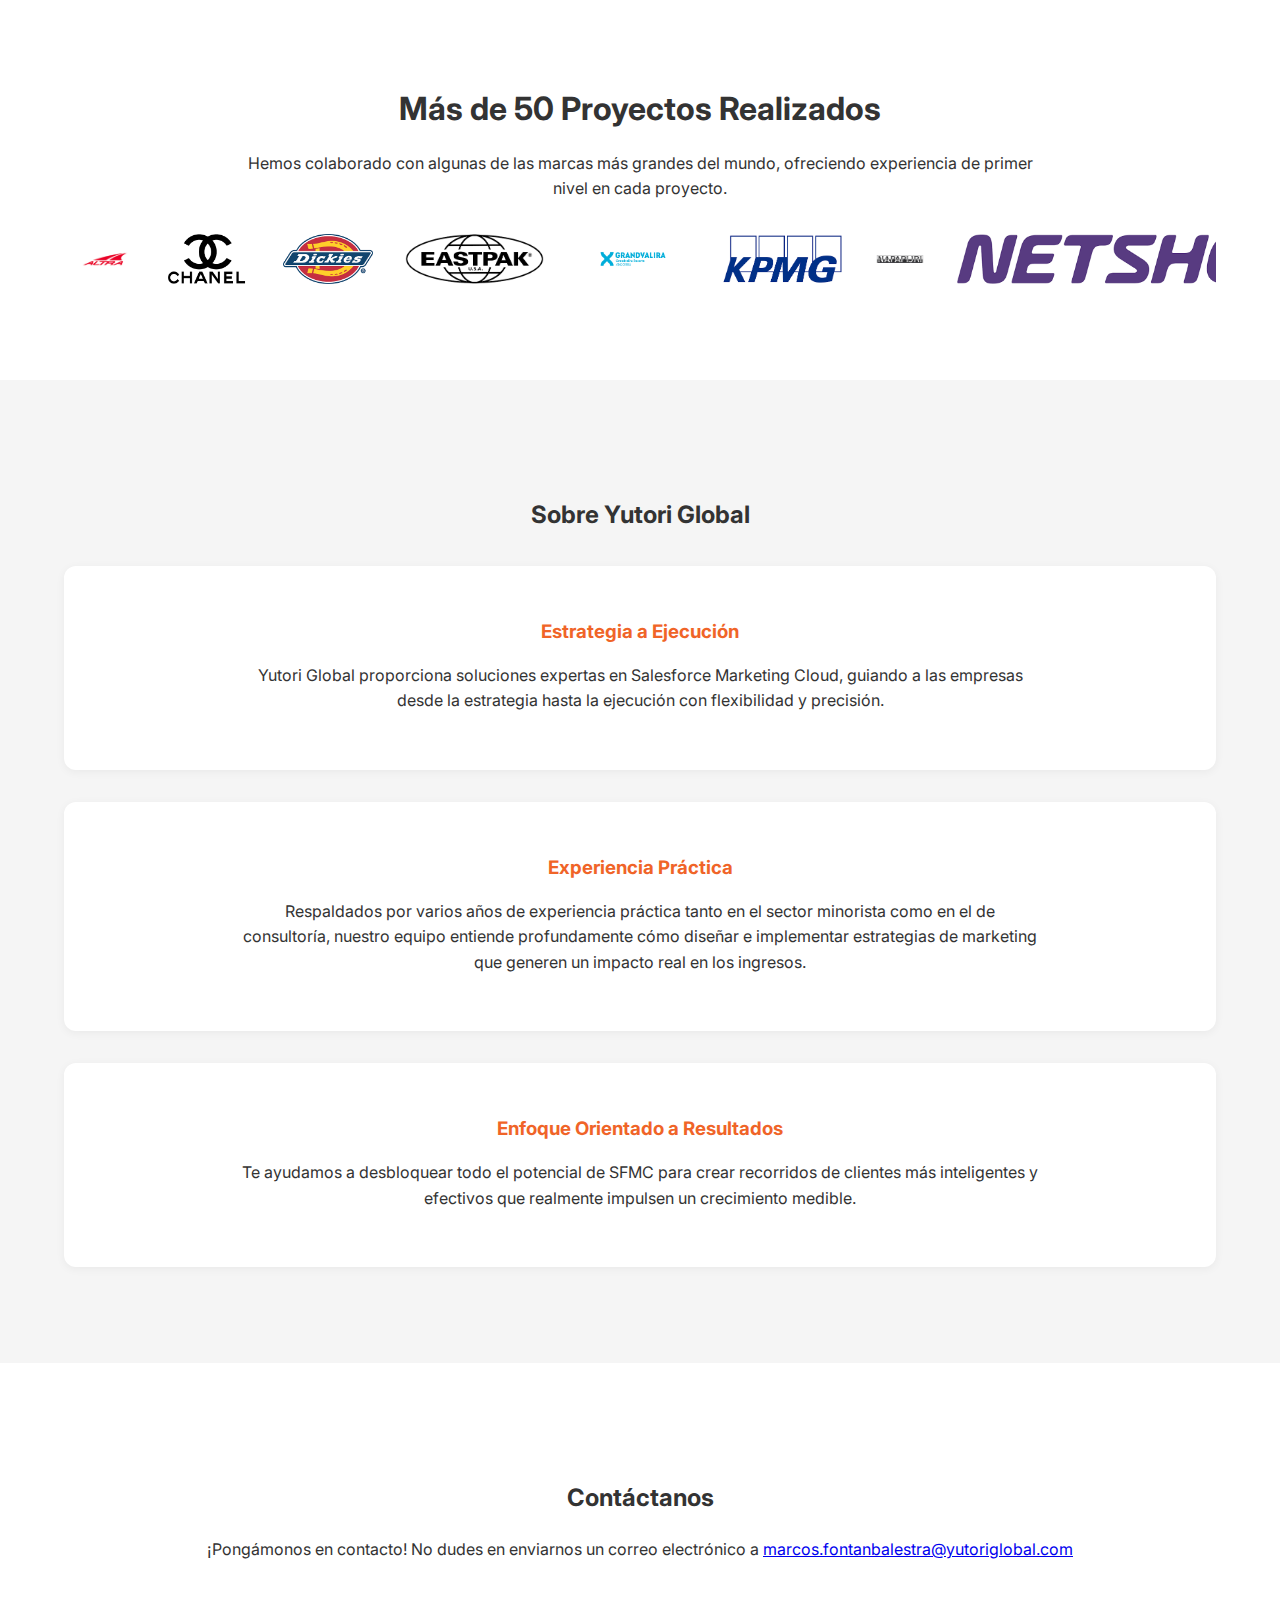
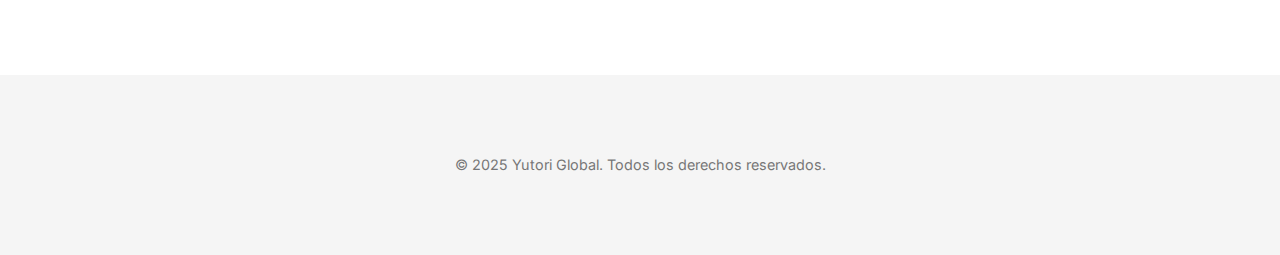
==== commit db3db1c1: "Add files via upload" ====
--- a/index-es.html
+++ b/index-es.html
@@ -4,6 +4,8 @@
   <meta charset="UTF-8" />
   <meta name="viewport" content="width=device-width, initial-scale=1.0" />
   <title>Yutori Global</title>
+  <!-- Favicon -->
+  <link rel="icon" href="assets/Yutori-Global-Logo.png" type="image/png">
   <link rel="stylesheet" href="style.css" />
   <link href="https://fonts.googleapis.com/css2?family=Inter:wght@400;600;700&display=swap" rel="stylesheet">
   <link rel="stylesheet" href="https://cdnjs.cloudflare.com/ajax/libs/font-awesome/6.5.0/css/all.min.css" />
@@ -86,12 +88,94 @@
 
   <section class="certifications">
     <div class="container certs-container">
-      <h2 data-en="Our Team is Certified" data-es="Nuestro equipo está certificado">Nuestro equipo está certificado</h2>
-      <img src="assets/SFMC Email Specialist.png" alt="Email Specialist" />
-      <img src="assets/SFMC Consultant.png" alt="Consultant" />
-      <img src="assets/SFMC Administrator.png" alt="Administrator" />
-      <img src="assets/SFMC Developer.png" alt="Developer" />
-      <img src="assets/SFMC Pardot Specialist.png" alt="Pardot Specialist" />
+      <div class="cert-header">
+        <h2 data-en="100% Salesforce Certified Team" data-es="Equipo 100% Certificado por Salesforce">Equipo 100% Certificado por Salesforce</h2>
+        <div class="csat">
+          <span data-en="CSAT 4.9" data-es="CSAT 4.9">CSAT 4.9</span>
+          <span class="stars">★★★★★</span>
+        </div>
+      </div>
+      <div class="cert-images">
+        <img src="assets/SFMC Email Specialist.png" alt="Email Specialist" />
+        <img src="assets/SFMC Consultant.png" alt="Consultant" />
+        <img src="assets/SFMC Administrator.png" alt="Administrator" />
+        <img src="assets/SFMC Developer.png" alt="Developer" />
+        <img src="assets/SFMC Pardot Specialist.png" alt="Pardot Specialist" />
+      </div>
+    </div>
+  </section>
+
+  <!-- New Projects Section -->
+  <section class="projects">
+    <div class="container">
+      <h2 data-en="Over 50 Projects Delivered" data-es="Más de 50 Proyectos Realizados">Más de 50 Proyectos Realizados</h2>
+      <p data-en="We have collaborated with some of the world's biggest brands, delivering top-class expertise in every project." 
+         data-es="Hemos colaborado con algunas de las marcas más grandes del mundo, ofreciendo experiencia de primer nivel en cada proyecto.">
+         Hemos colaborado con algunas de las marcas más grandes del mundo, ofreciendo experiencia de primer nivel en cada proyecto.
+      </p>
+      <div class="logo-marquee">
+        <div class="logo-track">
+          <!-- Original Logos -->
+          <img src="assets/AltraLogoImage.png" alt="Altra Logo" />
+          <img src="assets/ChanelLogoImage.png" alt="Chanel Logo" />
+          <img src="assets/DickiesLogoImage.png" alt="Dickies Logo" />
+          <img src="assets/EastpakLogoImage.png" alt="Eastpak Logo" />
+          <img src="assets/GrandvaliriaLogoImage.png" alt="Grandvaliria Logo" />
+          <img src="assets/KPMGLogoImage.png" alt="KPMG Logo" />
+          <img src="assets/NapapijriLogoImage.png" alt="Napapijri Logo" />
+          <img src="assets/NetshoesLogoImage.png" alt="Netshoes Logo" />
+          <img src="assets/OmronLogoImage.png" alt="Omron Logo" />
+          <img src="assets/SmartwoolLogoImage.png" alt="Smartwool Logo" />
+          <!-- New Logos -->
+          <img src="assets/TheNorthFaceLogoImage.png" alt="The North Face Logo" />
+          <img src="assets/TimberlandLogoImage.png" alt="Timberland Logo" />
+          <img src="assets/TomTomLogoImage.png" alt="TomTom Logo" />
+          <img src="assets/VansLogoImage.png" alt="Vans Logo" />
+          <img src="assets/WhirlpoolLogoImage.png" alt="Whirlpool Logo" />
+          <!-- Duplicate all for looping -->
+          <img src="assets/AltraLogoImage.png" alt="Altra Logo" />
+          <img src="assets/ChanelLogoImage.png" alt="Chanel Logo" />
+          <img src="assets/DickiesLogoImage.png" alt="Dickies Logo" />
+          <img src="assets/EastpakLogoImage.png" alt="Eastpak Logo" />
+          <img src="assets/GrandvaliriaLogoImage.png" alt="Grandvaliria Logo" />
+          <img src="assets/KPMGLogoImage.png" alt="KPMG Logo" />
+          <img src="assets/NapapijriLogoImage.png" alt="Napapijri Logo" />
+          <img src="assets/NetshoesLogoImage.png" alt="Netshoes Logo" />
+          <img src="assets/OmronLogoImage.png" alt="Omron Logo" />
+          <img src="assets/SmartwoolLogoImage.png" alt="Smartwool Logo" />
+          <img src="assets/TheNorthFaceLogoImage.png" alt="The North Face Logo" />
+          <img src="assets/TimberlandLogoImage.png" alt="Timberland Logo" />
+          <img src="assets/TomTomLogoImage.png" alt="TomTom Logo" />
+          <img src="assets/VansLogoImage.png" alt="Vans Logo" />
+          <img src="assets/WhirlpoolLogoImage.png" alt="Whirlpool Logo" />
+        </div>
+      </div>
+    </div>
+  </section>
+
+  <section id="about" class="about">
+    <div class="container">
+      <h2 data-en="About Yutori Global" data-es="Sobre Yutori Global">Sobre Yutori Global</h2>
+      <div class="about-grid">
+        <div class="about-block">
+          <h3 data-en="Strategy to Execution" data-es="Estrategia a Ejecución">Estrategia a Ejecución</h3>
+          <p data-en="Yutori Global provides expert Salesforce Marketing Cloud solutions, guiding businesses from strategy to execution with flexibility and precision." data-es="Yutori Global proporciona soluciones expertas en Salesforce Marketing Cloud, guiando a las empresas desde la estrategia hasta la ejecución con flexibilidad y precisión.">
+            Yutori Global proporciona soluciones expertas en Salesforce Marketing Cloud, guiando a las empresas desde la estrategia hasta la ejecución con flexibilidad y precisión.
+          </p>
+        </div>
+        <div class="about-block">
+          <h3 data-en="Hands-on Experience" data-es="Experiencia Práctica">Experiencia Práctica</h3>
+          <p data-en="Backed by several years of hands-on experience in both retail and consultancy sectors, our team deeply understands how to design and implement marketing strategies that drive real revenue impact." data-es="Respaldados por varios años de experiencia práctica tanto en el sector minorista como en el de consultoría, nuestro equipo entiende profundamente cómo diseñar e implementar estrategias de marketing que generen un impacto real en los ingresos.">
+            Respaldados por varios años de experiencia práctica tanto en el sector minorista como en el de consultoría, nuestro equipo entiende profundamente cómo diseñar e implementar estrategias de marketing que generen un impacto real en los ingresos.
+          </p>
+        </div>
+        <div class="about-block">
+          <h3 data-en="Results-Driven Approach" data-es="Enfoque Orientado a Resultados">Enfoque Orientado a Resultados</h3>
+          <p data-en="We help you unlock the full potential of SFMC to create smarter, more effective customer journeys that truly drive measurable growth." data-es="Te ayudamos a desbloquear todo el potencial de SFMC para crear recorridos de clientes más inteligentes y efectivos que realmente impulsen un crecimiento medible.">
+            Te ayudamos a desbloquear todo el potencial de SFMC para crear recorridos de clientes más inteligentes y efectivos que realmente impulsen un crecimiento medible.
+          </p>
+        </div>
+      </div>
     </div>
   </section>
 
--- a/style.css
+++ b/style.css
@@ -4,7 +4,7 @@
   scroll-padding-top: 150px;
 }
 
-/* New Language Dropdown Styling */
+/* Language Dropdown Styling */
 .language-dropdown {
   position: relative;
   display: inline-block;
@@ -224,6 +224,98 @@
   margin: 0 auto 1.5rem;
 }
 
+/* Certifications Section */
+.certifications {
+  background-color: #f5f5f5;
+  padding: 2rem 0;
+  text-align: center;
+}
+
+.certs-container {
+  display: flex;
+  flex-direction: column;
+  gap: 1rem;
+}
+
+.cert-header {
+  display: flex;
+  flex-wrap: wrap;
+  align-items: center;
+  justify-content: space-between;
+  margin-bottom: 1rem;
+}
+
+.cert-header h2 {
+  margin: 0;
+  font-size: 1.8rem;
+}
+
+.csat {
+  display: flex;
+  align-items: center;
+  font-size: 1.2rem;
+}
+
+.csat .stars {
+  margin-left: 0.5rem;
+  color: #f06428;
+}
+
+.cert-images {
+  display: flex;
+  flex-direction: row;
+  justify-content: center;
+  align-items: center;
+  gap: 1rem;
+}
+
+/* Projects Section */
+.projects {
+  background-color: #ffffff;
+  padding: 4rem 0;
+  text-align: center;
+}
+
+.projects h2 {
+  font-size: 2rem;
+  margin-bottom: 1rem;
+}
+
+.projects p {
+  max-width: 800px;
+  margin: 0 auto 2rem;
+}
+
+/* Logo Marquee */
+.logo-marquee {
+  overflow: hidden;
+  position: relative;
+}
+
+.logo-track {
+  display: flex;
+  align-items: center;
+  /* Duplicate logos make the animation seamless */
+  width: max-content;
+  animation: scrollLogo 20s linear infinite;
+}
+
+.logo-track img {
+  margin: 0 1rem;
+  height: 50px;
+  object-fit: contain;
+}
+
+@keyframes scrollLogo {
+  0% {
+    transform: translateX(0);
+  }
+  100% {
+    /* Adjust percentage based on total width of logos */
+    transform: translateX(-50%);
+  }
+}
+
 /* Contact Section */
 .contact {
   background-color: #ffffff;
@@ -266,48 +358,29 @@
   margin-bottom: 1rem;
 }
 
-/* Certifications Section */
-.certifications {
-  background-color: #f5f5f5;
-  padding: 2rem 0;
-  text-align: center;
-}
-
-.certs-container {
-  display: flex;
-  flex-direction: column;
-  align-items: center;
-  gap: 1.5rem;
-}
-
-.certs-container img {
-  height: 100px;
-  object-fit: contain;
-}
-
 /* Media Queries for Responsiveness */
+@media (max-width: 767px) {
+  .cert-header {
+    flex-direction: column;
+    text-align: center;
+  }
+  .csat {
+    margin-top: 0.5rem;
+  }
+  .cert-images {
+    flex-direction: column;
+  }
+  .logo-track {
+    animation-duration: 40s;
+  }
+  .logo-track img {
+    margin: 0 0.5rem;
+    height: 40px;
+  }
+}
+
 @media (min-width: 768px) {
-  .service-boxes {
+  .cert-images {
     flex-direction: row;
-    justify-content: space-between;
-  }
-
-  .bio-container {
-    flex-direction: row;
-    text-align: left;
-    align-items: flex-start;
-  }
-
-  .bio-text {
-    text-align: left;
-  }
-
-  .about-grid {
-    flex-direction: row;
-    justify-content: space-between;
-  }
-
-  .about-block {
-    flex: 1;
-  }
-}
+  }
+}
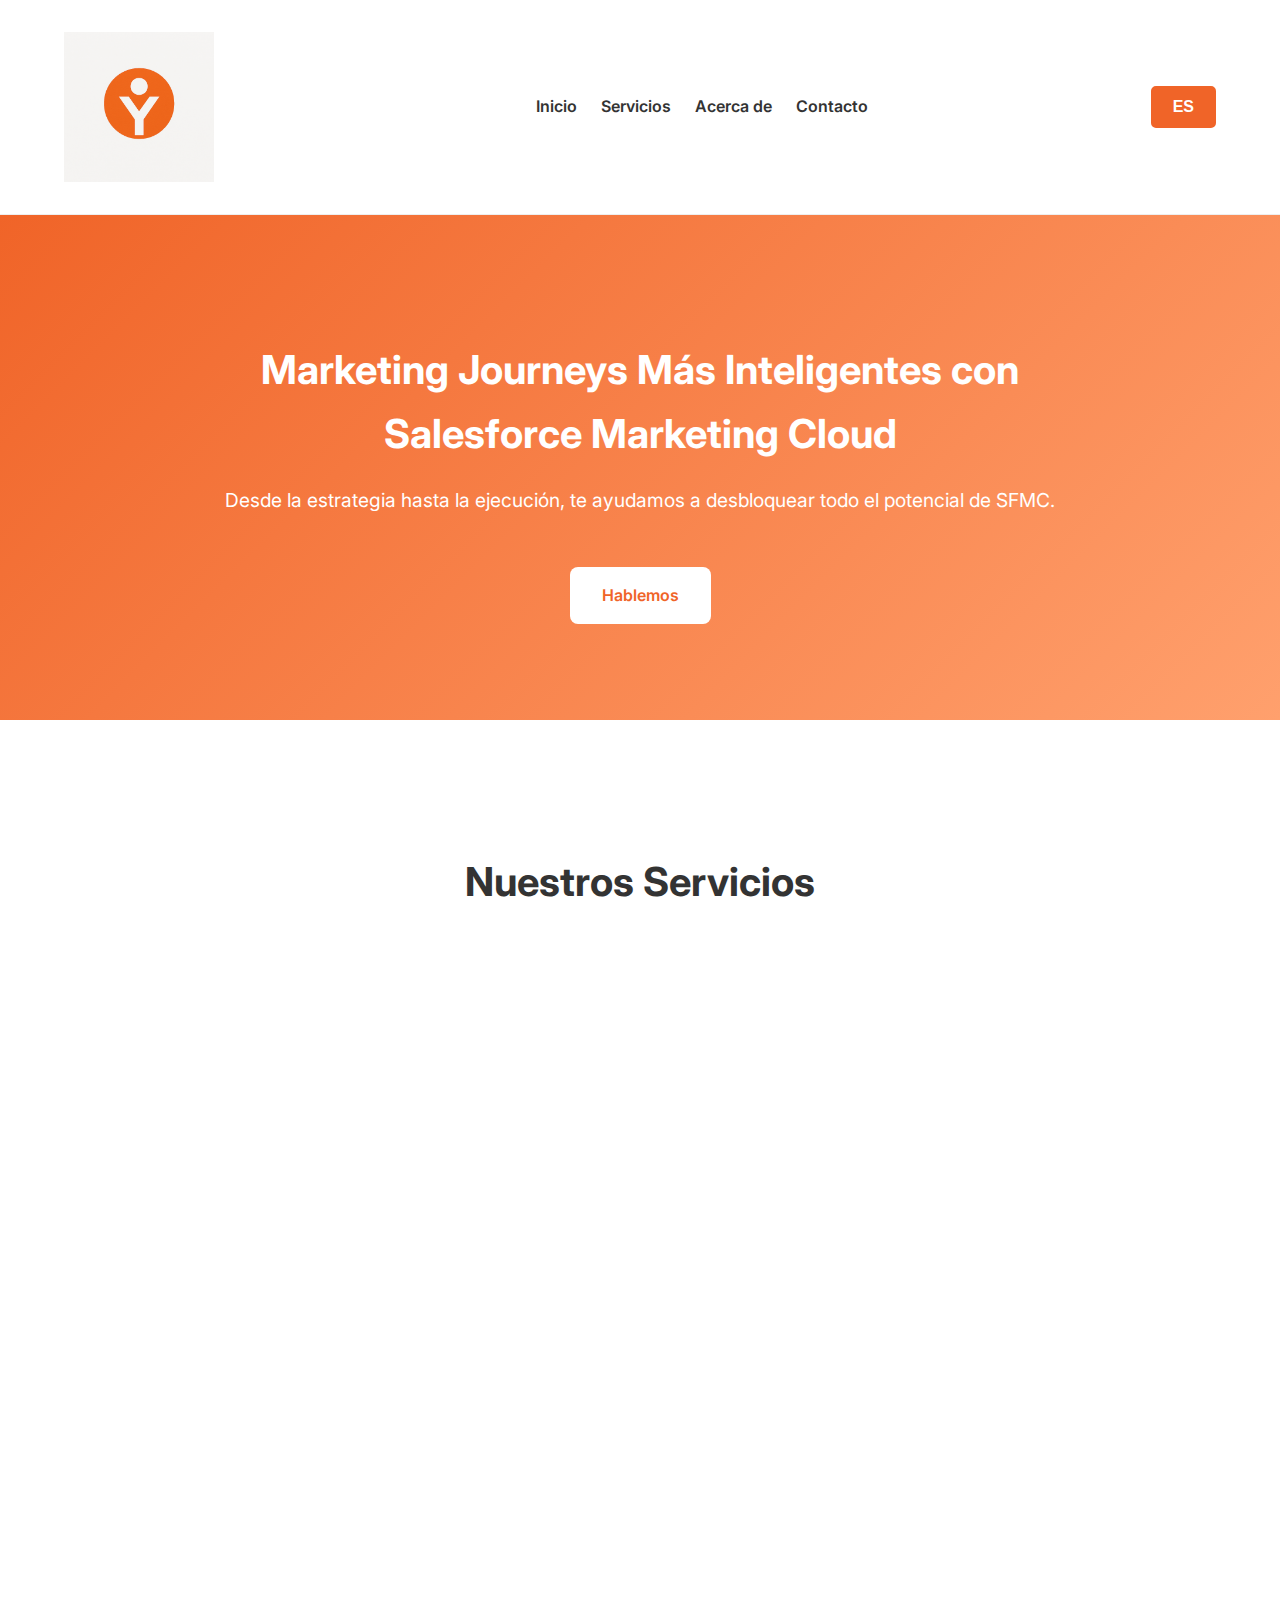
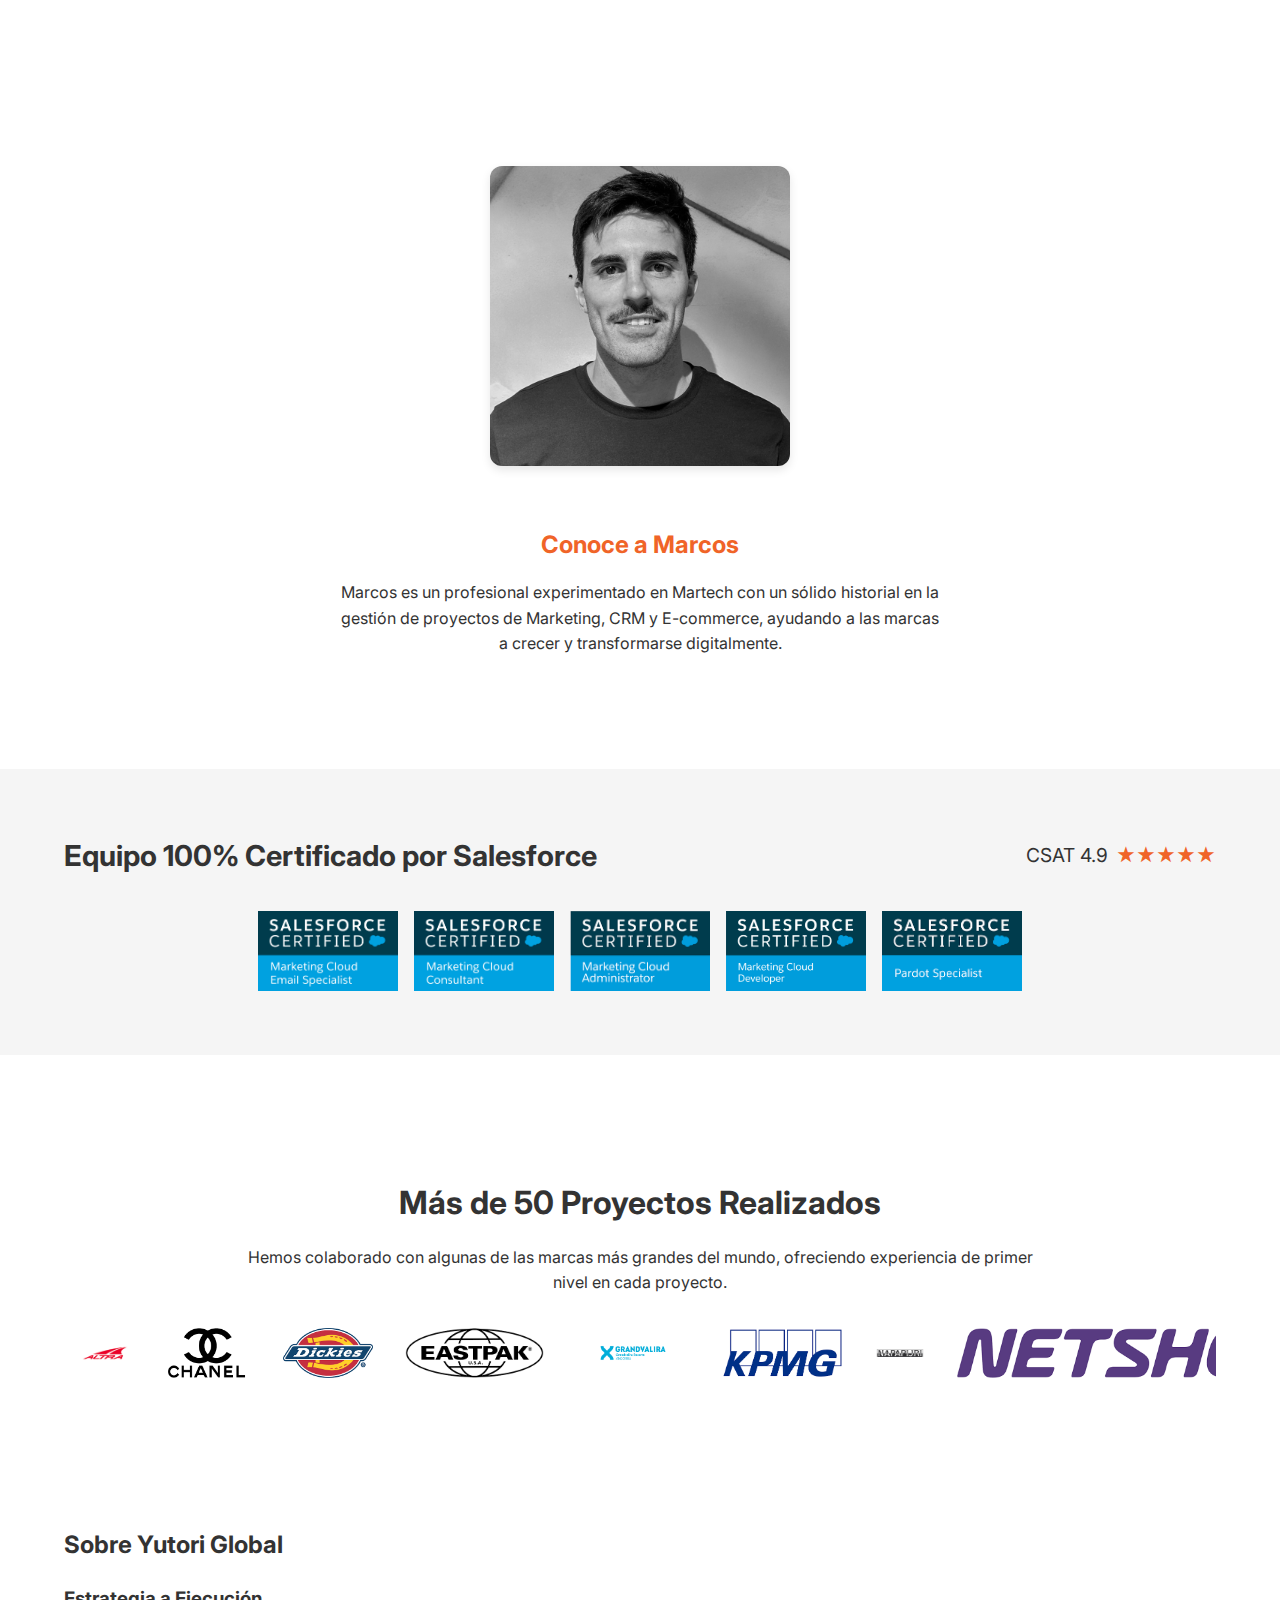
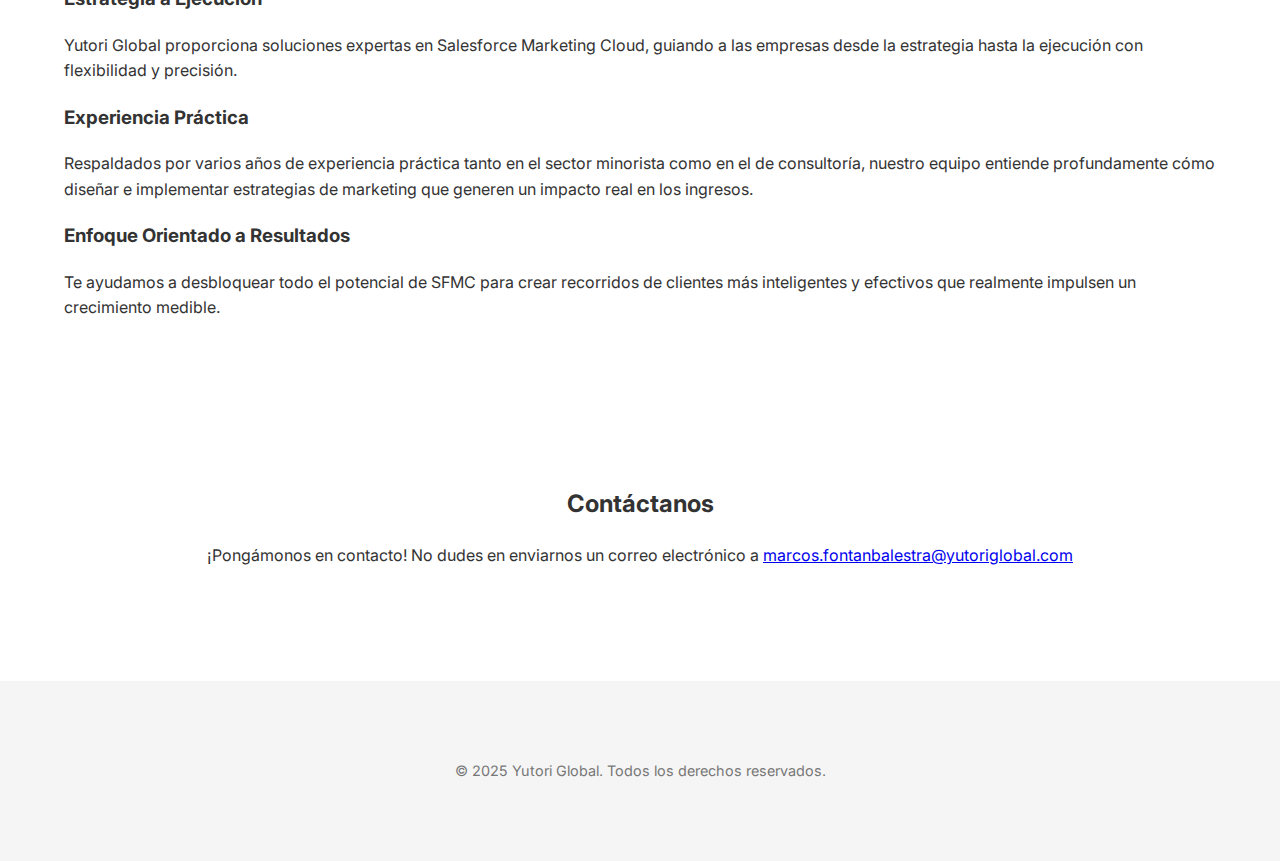
==== commit 71b88688: "Add files via upload" ====
--- a/index-es.html
+++ b/index-es.html
@@ -50,6 +50,7 @@
     </div>
   </section>
 
+  <!-- SERVICES SECTION -->
   <section id="services" class="services">
     <div class="container">
       <h2 class="big-title" data-en="Our Services" data-es="Nuestros Servicios">Nuestros Servicios</h2>
@@ -68,10 +69,19 @@
             Construcción de recorridos, desarrollo de correos electrónicos, AMPscript, modelado de datos y configuración de automatización de marketing.
           </p>
         </div>
-      </div>
-    </div>
-  </section>
-
+        <div class="service">
+          <i class="fas fa-chart-line service-icon"></i>
+          <h3 data-en="Digital Strategy" data-es="Estrategia Digital">Estrategia Digital</h3>
+          <p data-en="We deliver innovative digital strategy solutions to help you succeed in today's competitive market." 
+             data-es="Ofrecemos soluciones innovadoras de estrategia digital para ayudarte a triunfar en el mercado actual.">
+            Ofrecemos soluciones innovadoras de estrategia digital para ayudarte a triunfar en el mercado actual.
+          </p>
+        </div>
+      </div>
+    </div>
+  </section>
+
+  <!-- BIO SECTION -->
   <section class="marcos-bio">
     <div class="container bio-container">
       <div class="bio-image">
@@ -86,6 +96,7 @@
     </div>
   </section>
 
+  <!-- CERTIFICATIONS SECTION -->
   <section class="certifications">
     <div class="container certs-container">
       <div class="cert-header">
@@ -105,7 +116,7 @@
     </div>
   </section>
 
-  <!-- New Projects Section -->
+  <!-- PROJECTS CAROUSEL SECTION -->
   <section class="projects">
     <div class="container">
       <h2 data-en="Over 50 Projects Delivered" data-es="Más de 50 Proyectos Realizados">Más de 50 Proyectos Realizados</h2>
@@ -132,7 +143,7 @@
           <img src="assets/TomTomLogoImage.png" alt="TomTom Logo" />
           <img src="assets/VansLogoImage.png" alt="Vans Logo" />
           <img src="assets/WhirlpoolLogoImage.png" alt="Whirlpool Logo" />
-          <!-- Duplicate all for looping -->
+          <!-- Duplicate for smooth loop -->
           <img src="assets/AltraLogoImage.png" alt="Altra Logo" />
           <img src="assets/ChanelLogoImage.png" alt="Chanel Logo" />
           <img src="assets/DickiesLogoImage.png" alt="Dickies Logo" />
@@ -153,6 +164,7 @@
     </div>
   </section>
 
+  <!-- ABOUT SECTION -->
   <section id="about" class="about">
     <div class="container">
       <h2 data-en="About Yutori Global" data-es="Sobre Yutori Global">Sobre Yutori Global</h2>
@@ -179,6 +191,7 @@
     </div>
   </section>
 
+  <!-- CONTACT SECTION -->
   <section id="contact" class="contact">
     <div class="container">
       <h2 data-en="Contact Us" data-es="Contáctanos">Contáctanos</h2>
--- a/style.css
+++ b/style.css
@@ -193,146 +193,23 @@
   margin-bottom: 1rem;
 }
 
-/* About Section */
-.about {
-  background-color: #f5f5f5;
-  padding: 4rem 0;
-  text-align: center;
-}
-
-.about-grid {
-  display: flex;
-  flex-direction: column;
-  gap: 2rem;
-  margin-top: 2rem;
-}
-
-.about-block {
-  background: white;
-  padding: 2rem;
-  border-radius: 12px;
-  box-shadow: 0 2px 10px rgba(0, 0, 0, 0.05);
-}
-
-.about-block h3 {
-  color: #f06428;
-  margin-bottom: 1rem;
-}
-
-.about p {
-  max-width: 800px;
-  margin: 0 auto 1.5rem;
-}
-
-/* Certifications Section */
-.certifications {
-  background-color: #f5f5f5;
-  padding: 2rem 0;
-  text-align: center;
-}
-
-.certs-container {
-  display: flex;
-  flex-direction: column;
-  gap: 1rem;
-}
-
-.cert-header {
-  display: flex;
-  flex-wrap: wrap;
-  align-items: center;
-  justify-content: space-between;
-  margin-bottom: 1rem;
-}
-
-.cert-header h2 {
-  margin: 0;
-  font-size: 1.8rem;
-}
-
-.csat {
-  display: flex;
-  align-items: center;
-  font-size: 1.2rem;
-}
-
-.csat .stars {
-  margin-left: 0.5rem;
-  color: #f06428;
-}
-
-.cert-images {
-  display: flex;
-  flex-direction: row;
-  justify-content: center;
-  align-items: center;
-  gap: 1rem;
-}
-
-/* Projects Section */
-.projects {
-  background-color: #ffffff;
-  padding: 4rem 0;
-  text-align: center;
-}
-
-.projects h2 {
-  font-size: 2rem;
-  margin-bottom: 1rem;
-}
-
-.projects p {
-  max-width: 800px;
-  margin: 0 auto 2rem;
-}
-
-/* Logo Marquee */
-.logo-marquee {
-  overflow: hidden;
-  position: relative;
-}
-
-.logo-track {
-  display: flex;
-  align-items: center;
-  /* Duplicate logos make the animation seamless */
-  width: max-content;
-  animation: scrollLogo 20s linear infinite;
-}
-
-.logo-track img {
-  margin: 0 1rem;
-  height: 50px;
-  object-fit: contain;
-}
-
-@keyframes scrollLogo {
-  0% {
-    transform: translateX(0);
-  }
-  100% {
-    /* Adjust percentage based on total width of logos */
-    transform: translateX(-50%);
-  }
-}
-
-/* Contact Section */
-.contact {
-  background-color: #ffffff;
-  padding: 4rem 0;
-  text-align: center;
-}
-
-/* Footer */
-footer {
-  background-color: #f5f5f5;
-  text-align: center;
-  padding: 2rem 0;
-  font-size: 0.9rem;
-  color: #777;
+/* On desktop: three columns for services */
+@media (min-width: 768px) {
+  .service-boxes {
+    flex-direction: row;
+    flex-wrap: wrap;
+    justify-content: space-between;
+  }
+  .service {
+    flex-basis: calc(33.333% - 1rem);
+  }
 }
 
 /* Bio Section */
+.marcos-bio {
+  padding: 4rem 0;
+}
+
 .bio-container {
   display: flex;
   flex-direction: column;
@@ -358,8 +235,132 @@
   margin-bottom: 1rem;
 }
 
-/* Media Queries for Responsiveness */
+/* Certifications Section */
+.certifications {
+  background-color: #f5f5f5;
+  padding: 2rem 0;
+  text-align: center;
+}
+
+.certs-container {
+  display: flex;
+  flex-direction: column;
+  gap: 1rem;
+}
+
+.cert-header {
+  display: flex;
+  flex-wrap: wrap;
+  align-items: center;
+  justify-content: space-between;
+  margin-bottom: 1rem;
+}
+
+.cert-header h2 {
+  margin: 0;
+  font-size: 1.8rem;
+}
+
+.csat {
+  display: flex;
+  align-items: center;
+  font-size: 1.2rem;
+}
+
+.csat .stars {
+  margin-left: 0.5rem;
+  color: #f06428;
+}
+
+/* Force certifications images to uniform size */
+.cert-images {
+  display: flex;
+  flex-direction: row;
+  justify-content: center;
+  align-items: center;
+  gap: 1rem;
+}
+
+.cert-images img {
+  height: 80px;
+  object-fit: contain;
+}
+
+/* Projects Carousel Section */
+.projects {
+  background-color: #ffffff;
+  padding: 4rem 0;
+  text-align: center;
+}
+
+.projects h2 {
+  font-size: 2rem;
+  margin-bottom: 1rem;
+}
+
+.projects p {
+  max-width: 800px;
+  margin: 0 auto 2rem;
+}
+
+/* Logo Marquee */
+.logo-marquee {
+  overflow: hidden;
+  position: relative;
+}
+
+.logo-track {
+  display: flex;
+  align-items: center;
+  /* Duplicate logos make the animation seamless */
+  width: max-content;
+  animation: scrollLogo 20s linear infinite;
+}
+
+.logo-track img {
+  margin: 0 1rem;
+  height: 50px;
+  object-fit: contain;
+}
+
+@keyframes scrollLogo {
+  0% {
+    transform: translateX(0);
+  }
+  100% {
+    /* Adjust this percentage based on total width of logos */
+    transform: translateX(-50%);
+  }
+}
+
+/* Contact Section */
+.contact {
+  background-color: #ffffff;
+  padding: 4rem 0;
+  text-align: center;
+}
+
+/* Footer */
+footer {
+  background-color: #f5f5f5;
+  text-align: center;
+  padding: 2rem 0;
+  font-size: 0.9rem;
+  color: #777;
+}
+
+/* Media Queries for Mobile */
+/* For mobile, make the carousel horizontally scrollable instead of animated */
 @media (max-width: 767px) {
+  .logo-track {
+    animation: none;
+    overflow-x: auto;
+    white-space: nowrap;
+  }
+  .logo-track img {
+    margin: 0 0.5rem;
+    height: 40px;
+  }
   .cert-header {
     flex-direction: column;
     text-align: center;
@@ -370,17 +371,4 @@
   .cert-images {
     flex-direction: column;
   }
-  .logo-track {
-    animation-duration: 40s;
-  }
-  .logo-track img {
-    margin: 0 0.5rem;
-    height: 40px;
-  }
-}
-
-@media (min-width: 768px) {
-  .cert-images {
-    flex-direction: row;
-  }
-}
+}
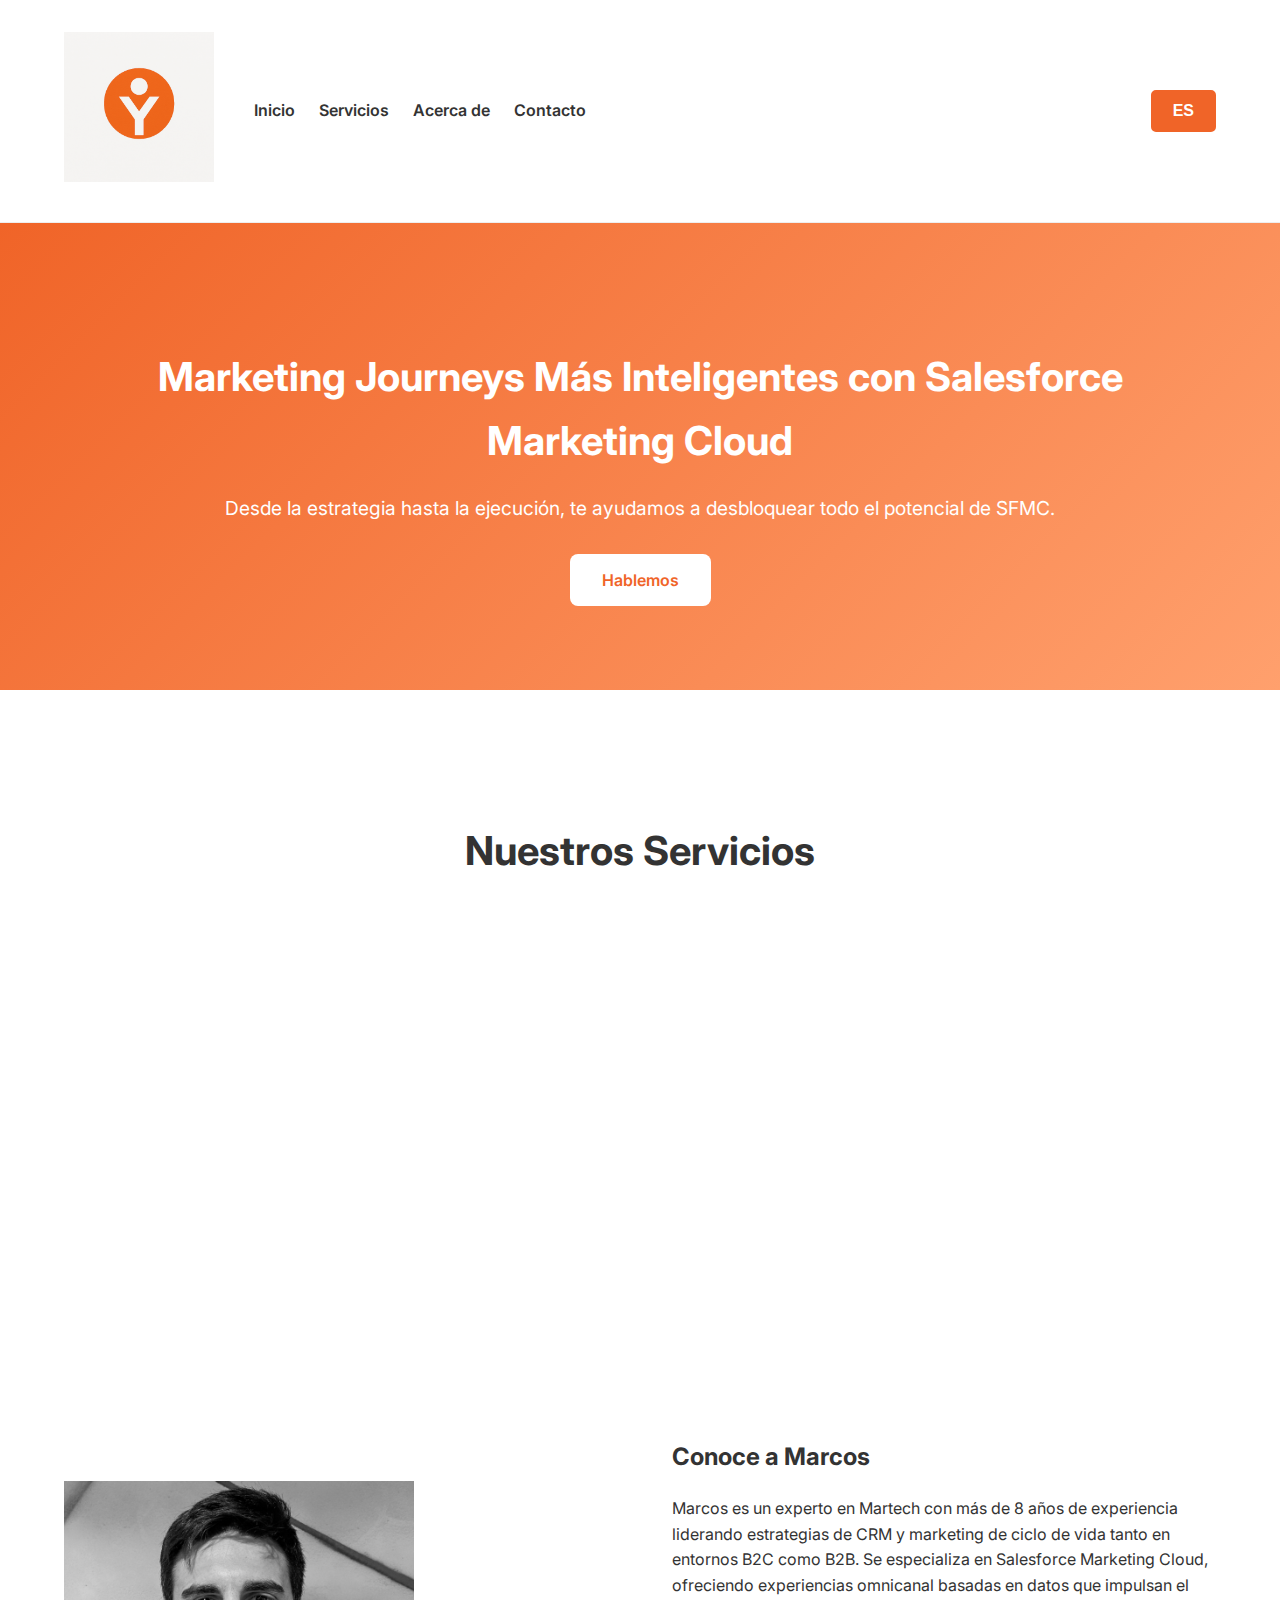
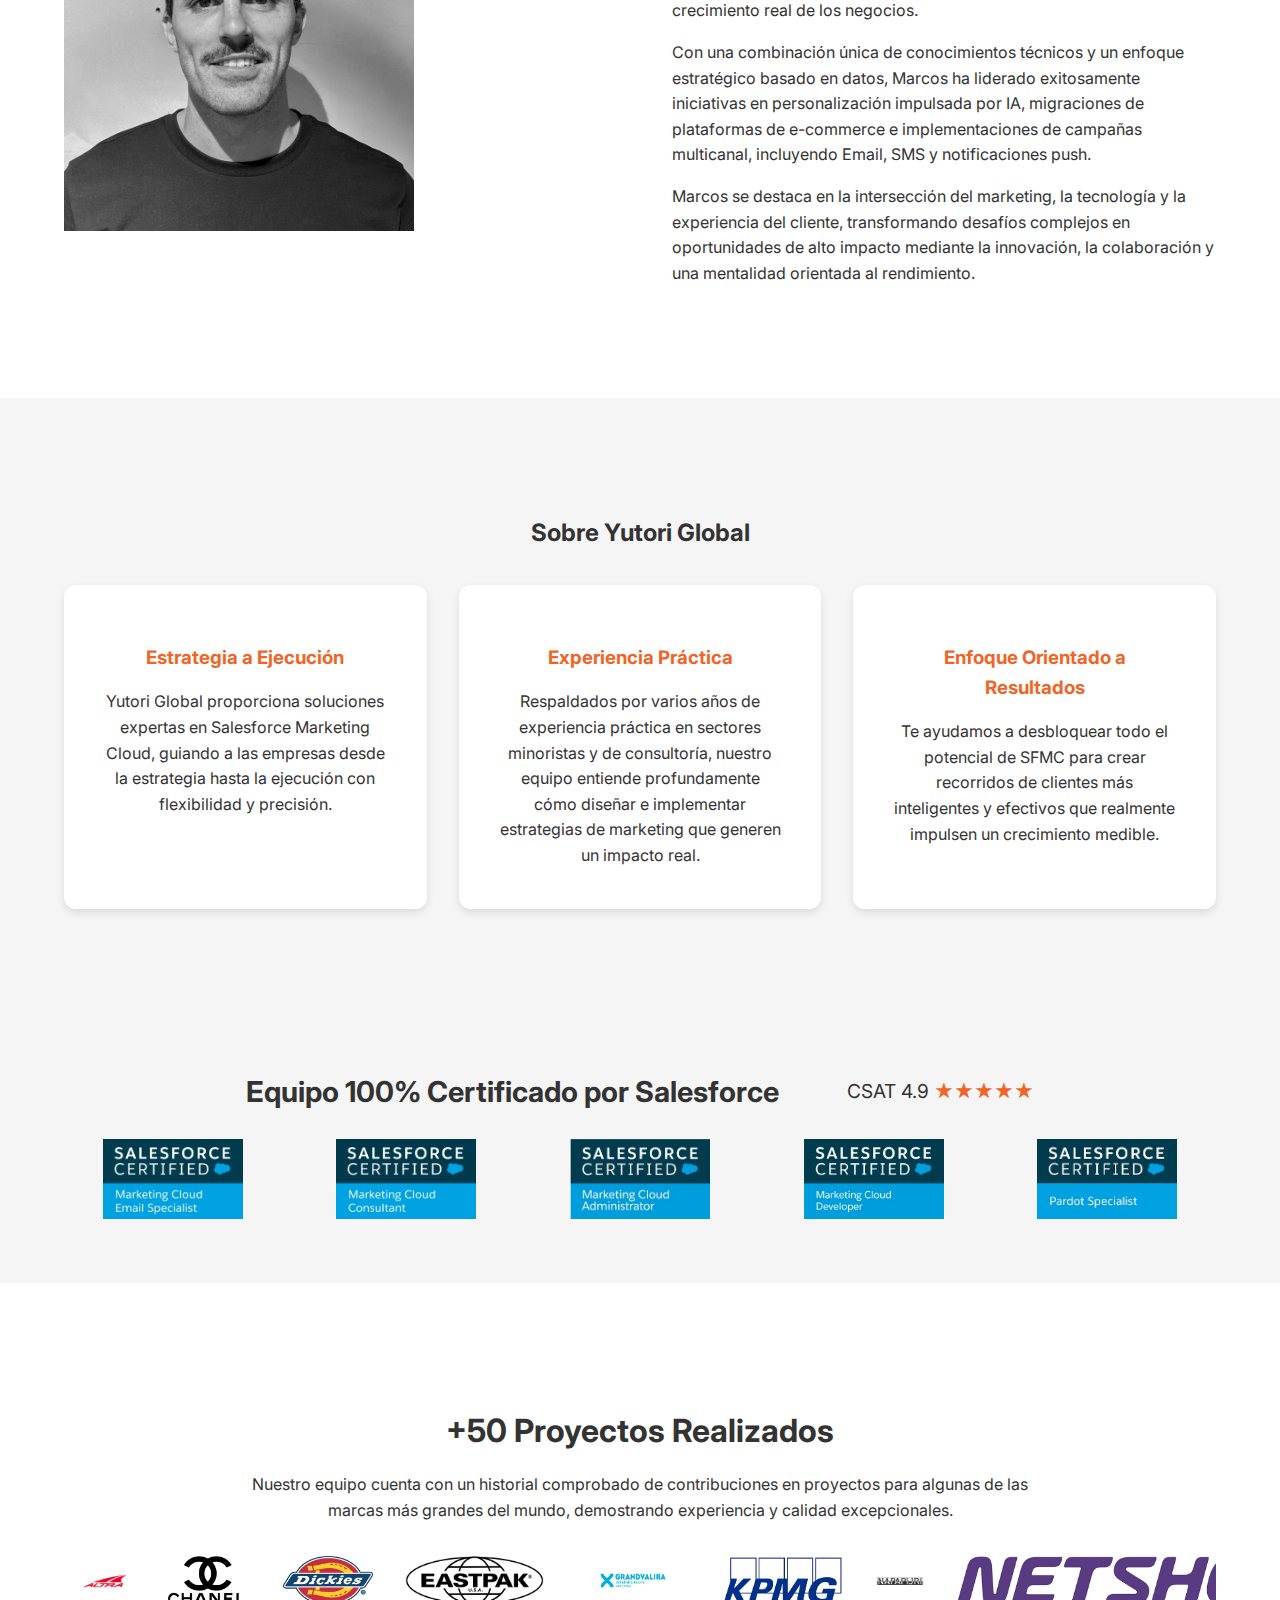
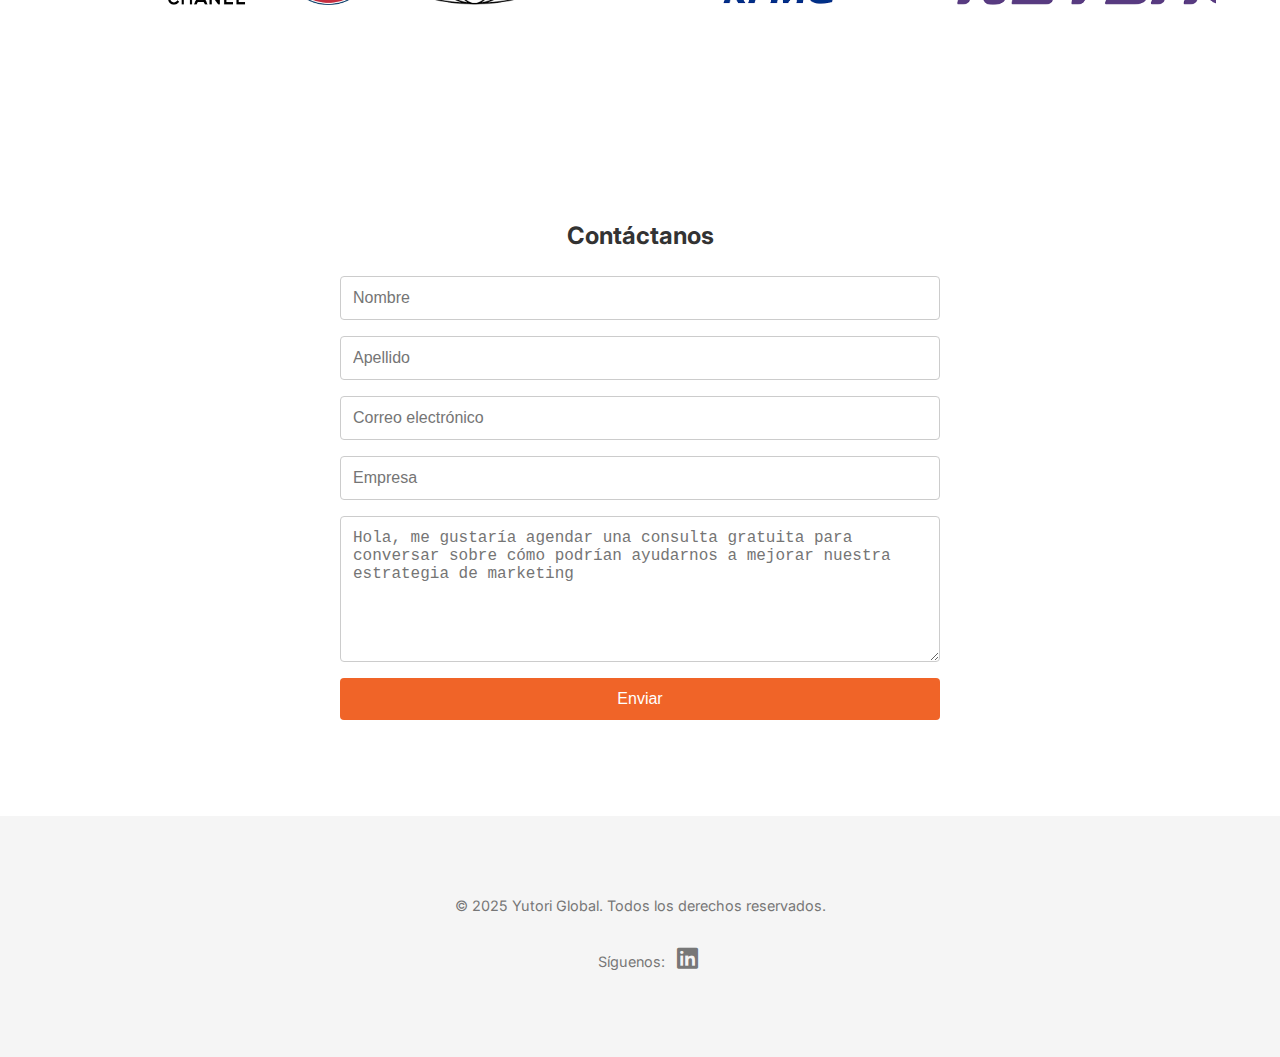
==== commit b796e028: "Add files via upload" ====
--- a/index-es.html
+++ b/index-es.html
@@ -13,8 +13,11 @@
 <body>
   <header>
     <div class="container header-container">
-      <img src="assets/Yutori-Global-Logo.png" alt="Yutori Global Logo" class="logo" />
-      <nav>
+      <!-- Logo clickable: scroll to home -->
+      <a href="#home">
+        <img src="assets/Yutori-Global-Logo.png" alt="Yutori Global Logo" class="logo" />
+      </a>
+      <nav class="nav">
         <ul class="nav-links">
           <li><a href="#home" data-en="Home" data-es="Inicio">Inicio</a></li>
           <li><a href="#services" data-en="Services" data-es="Servicios">Servicios</a></li>
@@ -22,6 +25,8 @@
           <li><a href="#contact" data-en="Contact" data-es="Contacto">Contacto</a></li>
         </ul>
       </nav>
+      <!-- Hamburger Menu Toggle (visible en móvil) -->
+      <button class="menu-toggle"><i class="fas fa-bars"></i></button>
       <!-- Language Dropdown -->
       <div class="language-dropdown">
         <button class="dropdown-toggle">ES</button>
@@ -33,24 +38,31 @@
     </div>
   </header>
 
+  <!-- SECCIÓN HERO -->
   <section id="home" class="hero">
     <div class="container">
       <h1>
-        <span class="highlight" data-en="Smarter Marketing Journeys" data-es="Marketing Journeys Más Inteligentes">Marketing Journeys Más Inteligentes</span> con<br />
-        <span class="highlight" data-en="Salesforce Marketing Cloud" data-es="Salesforce Marketing Cloud">Salesforce Marketing Cloud</span>
+        <!-- Etiqueta de escritorio -->
+        <span class="hero-text desktop">
+          Marketing Journeys Más Inteligentes con <span class="highlight" data-en="Salesforce Marketing Cloud" data-es="Salesforce Marketing Cloud">Salesforce Marketing Cloud</span>
+        </span>
+        <!-- Etiqueta móvil con un salto de línea reducido entre "Experiencias más inteligentes" y "con SFMC" -->
+        <span class="hero-text mobile">
+          Experiencias más inteligentes<br class="mobile-break">con SFMC
+        </span>
       </h1>
       <p data-en="From strategy to execution, we help you unlock SFMC's full potential." data-es="Desde la estrategia hasta la ejecución, te ayudamos a desbloquear todo el potencial de SFMC.">
         Desde la estrategia hasta la ejecución, te ayudamos a desbloquear todo el potencial de SFMC.
       </p>
-      <a
-        href="mailto:marcos.fontanbalestra@yutoriglobal.com?subject=Hey%20Marcos%20Let's%20Talk"
-        class="cta-btn"
-        data-en="Let’s Talk" data-es="Hablemos"
-      >Hablemos</a>
-    </div>
-  </section>
-
-  <!-- SERVICES SECTION -->
+      <br class="mobile-only">
+      <!-- CTA "Hablemos" que redirige a la sección de contacto -->
+      <a href="#contact" class="cta-btn" data-en="Let’s Talk" data-es="Hablemos">
+        Hablemos
+      </a>
+    </div>
+  </section>
+
+  <!-- SECCIÓN DE SERVICIOS (Tres tarjetas: Consultoría SFMC, Implementación Práctica y Capacitación SFMC) -->
   <section id="services" class="services">
     <div class="container">
       <h2 class="big-title" data-en="Our Services" data-es="Nuestros Servicios">Nuestros Servicios</h2>
@@ -58,49 +70,92 @@
         <div class="service">
           <i class="fas fa-lightbulb service-icon"></i>
           <h3 data-en="SFMC Consulting" data-es="Consultoría SFMC">Consultoría SFMC</h3>
-          <p data-en="Strategic advice on implementation, product selection, integrations, and customer journey design." data-es="Asesoría estratégica en implementación, selección de productos, integraciones y diseño de recorridos del cliente.">
+          <p data-en="Strategic advice on implementation, product selection, integrations, and customer journey design." 
+             data-es="Asesoría estratégica en implementación, selección de productos, integraciones y diseño de recorridos del cliente.">
             Asesoría estratégica en implementación, selección de productos, integraciones y diseño de recorridos del cliente.
           </p>
         </div>
         <div class="service">
           <i class="fas fa-tools service-icon"></i>
           <h3 data-en="Hands-on Implementation" data-es="Implementación Práctica">Implementación Práctica</h3>
-          <p data-en="Journey building, email development, AMPscript, data modeling, and marketing automation setup." data-es="Construcción de recorridos, desarrollo de correos electrónicos, AMPscript, modelado de datos y configuración de automatización de marketing.">
+          <p data-en="Journey building, email development, AMPscript, data modeling, and marketing automation setup." 
+             data-es="Construcción de recorridos, desarrollo de correos electrónicos, AMPscript, modelado de datos y configuración de automatización de marketing.">
             Construcción de recorridos, desarrollo de correos electrónicos, AMPscript, modelado de datos y configuración de automatización de marketing.
           </p>
         </div>
         <div class="service">
-          <i class="fas fa-chart-line service-icon"></i>
-          <h3 data-en="Digital Strategy" data-es="Estrategia Digital">Estrategia Digital</h3>
-          <p data-en="We deliver innovative digital strategy solutions to help you succeed in today's competitive market." 
-             data-es="Ofrecemos soluciones innovadoras de estrategia digital para ayudarte a triunfar en el mercado actual.">
-            Ofrecemos soluciones innovadoras de estrategia digital para ayudarte a triunfar en el mercado actual.
-          </p>
-        </div>
-      </div>
-    </div>
-  </section>
-
-  <!-- BIO SECTION -->
+          <i class="fas fa-chalkboard-teacher service-icon"></i>
+          <h3 data-en="SFMC Training" data-es="Capacitación SFMC">Capacitación SFMC</h3>
+          <p data-en="Training programs designed to empower your team to get the most out of Salesforce Marketing Cloud." 
+             data-es="Programas de capacitación diseñados para empoderar a tu equipo a sacar el máximo provecho de Salesforce Marketing Cloud.">
+            Programas de capacitación diseñados para empoderar a tu equipo a sacar el máximo provecho de Salesforce Marketing Cloud.
+          </p>
+        </div>
+      </div>
+    </div>
+  </section>
+
+  <!-- SECCIÓN BIO (Conoce a Marcos) -->
   <section class="marcos-bio">
     <div class="container bio-container">
       <div class="bio-image">
-        <img src="assets/MFB Photo.jpg" alt="Marcos Fontan Balestra" />
+        <!-- La foto de MFB se enlaza a su perfil de LinkedIn -->
+        <a href="https://www.linkedin.com/in/marcosfontanbalestra/" target="_blank">
+          <img src="assets/MFB Photo.jpg" alt="Marcos Fontan Balestra" title="Visita mi perfil en LinkedIn" />
+        </a>
       </div>
       <div class="bio-text">
         <h2 data-en="Meet Marcos" data-es="Conoce a Marcos">Conoce a Marcos</h2>
-        <p data-en="Marcos is an experienced Martech professional with a strong track record in leading Marketing, CRM and E-commerce projects helping brands grow and transform digitally." data-es="Marcos es un profesional experimentado en Martech con un sólido historial en la gestión de proyectos de Marketing, CRM y E-commerce, ayudando a las marcas a crecer y transformarse digitalmente.">
-          Marcos es un profesional experimentado en Martech con un sólido historial en la gestión de proyectos de Marketing, CRM y E-commerce, ayudando a las marcas a crecer y transformarse digitalmente.
+        <p>
+          Marcos es un experto en Martech con más de 8 años de experiencia liderando estrategias de CRM y marketing de ciclo de vida tanto en entornos B2C como B2B. Se especializa en Salesforce Marketing Cloud, ofreciendo experiencias omnicanal basadas en datos que impulsan el crecimiento real de los negocios.
         </p>
-      </div>
-    </div>
-  </section>
-
-  <!-- CERTIFICATIONS SECTION -->
+        <p>
+          Con una combinación única de conocimientos técnicos y un enfoque estratégico basado en datos, Marcos ha liderado exitosamente iniciativas en personalización impulsada por IA, migraciones de plataformas de e-commerce e implementaciones de campañas multicanal, incluyendo Email, SMS y notificaciones push.
+        </p>
+        <p>
+          Marcos se destaca en la intersección del marketing, la tecnología y la experiencia del cliente, transformando desafíos complejos en oportunidades de alto impacto mediante la innovación, la colaboración y una mentalidad orientada al rendimiento.
+        </p>
+      </div>
+    </div>
+  </section>
+
+  <!-- SECCIÓN SOBRE YUTORI (Tres tarjetas) -->
+  <section id="about" class="about">
+    <div class="container">
+      <h2 data-en="About Yutori Global" data-es="Sobre Yutori Global">Sobre Yutori Global</h2>
+      <div class="about-grid">
+        <div class="about-block">
+          <h3 data-en="Strategy to Execution" data-es="Estrategia a Ejecución">Estrategia a Ejecución</h3>
+          <p data-en="Yutori Global provides expert Salesforce Marketing Cloud solutions, guiding businesses from strategy to execution with flexibility and precision." 
+             data-es="Yutori Global proporciona soluciones expertas en Salesforce Marketing Cloud, guiando a las empresas desde la estrategia hasta la ejecución con flexibilidad y precisión.">
+            Yutori Global proporciona soluciones expertas en Salesforce Marketing Cloud, guiando a las empresas desde la estrategia hasta la ejecución con flexibilidad y precisión.
+          </p>
+        </div>
+        <div class="about-block">
+          <h3 data-en="Hands-on Experience" data-es="Experiencia Práctica">Experiencia Práctica</h3>
+          <p data-en="Backed by several years of hands-on experience in both retail and consultancy sectors, our team deeply understands how to design and implement marketing strategies that drive real revenue impact." 
+             data-es="Respaldados por varios años de experiencia práctica en sectores minoristas y de consultoría, nuestro equipo entiende profundamente cómo diseñar e implementar estrategias de marketing que generen un impacto real.">
+            Respaldados por varios años de experiencia práctica en sectores minoristas y de consultoría, nuestro equipo entiende profundamente cómo diseñar e implementar estrategias de marketing que generen un impacto real.
+          </p>
+        </div>
+        <div class="about-block">
+          <h3 data-en="Results-Driven Approach" data-es="Enfoque Orientado a Resultados">Enfoque Orientado a Resultados</h3>
+          <p data-en="We help you unlock the full potential of SFMC to create smarter, more effective customer journeys that truly drive measurable growth." 
+             data-es="Te ayudamos a desbloquear todo el potencial de SFMC para crear recorridos de clientes más inteligentes y efectivos que realmente impulsen un crecimiento medible.">
+            Te ayudamos a desbloquear todo el potencial de SFMC para crear recorridos de clientes más inteligentes y efectivos que realmente impulsen un crecimiento medible.
+          </p>
+        </div>
+      </div>
+    </div>
+  </section>
+
+  <!-- SECCIÓN DE CERTIFICACIONES -->
   <section class="certifications">
     <div class="container certs-container">
       <div class="cert-header">
-        <h2 data-en="100% Salesforce Certified Team" data-es="Equipo 100% Certificado por Salesforce">Equipo 100% Certificado por Salesforce</h2>
+        <h2 data-en="100% Salesforce Certified Team" data-es="Equipo 100% Certificado por Salesforce">
+          Equipo 100% Certificado por Salesforce
+        </h2>
         <div class="csat">
           <span data-en="CSAT 4.9" data-es="CSAT 4.9">CSAT 4.9</span>
           <span class="stars">★★★★★</span>
@@ -116,13 +171,13 @@
     </div>
   </section>
 
-  <!-- PROJECTS CAROUSEL SECTION -->
+  <!-- SECCIÓN DE PROYECTOS (CAROUSEL) -->
   <section class="projects">
     <div class="container">
-      <h2 data-en="Over 50 Projects Delivered" data-es="Más de 50 Proyectos Realizados">Más de 50 Proyectos Realizados</h2>
-      <p data-en="We have collaborated with some of the world's biggest brands, delivering top-class expertise in every project." 
-         data-es="Hemos colaborado con algunas de las marcas más grandes del mundo, ofreciendo experiencia de primer nivel en cada proyecto.">
-         Hemos colaborado con algunas de las marcas más grandes del mundo, ofreciendo experiencia de primer nivel en cada proyecto.
+      <h2 data-en="+50 Projects Delivered" data-es="+50 Proyectos Realizados">+50 Proyectos Realizados</h2>
+      <p data-en="Our team has a proven track record of contributing to projects for some of the world's biggest brands, demonstrating exceptional expertise and quality." 
+         data-es="Nuestro equipo cuenta con un historial comprobado de contribuciones en proyectos para algunas de las marcas más grandes del mundo, demostrando experiencia y calidad excepcionales.">
+        Nuestro equipo cuenta con un historial comprobado de contribuciones en proyectos para algunas de las marcas más grandes del mundo, demostrando experiencia y calidad excepcionales.
       </p>
       <div class="logo-marquee">
         <div class="logo-track">
@@ -143,7 +198,7 @@
           <img src="assets/TomTomLogoImage.png" alt="TomTom Logo" />
           <img src="assets/VansLogoImage.png" alt="Vans Logo" />
           <img src="assets/WhirlpoolLogoImage.png" alt="Whirlpool Logo" />
-          <!-- Duplicate for smooth loop -->
+          <!-- Duplicate for continuous loop -->
           <img src="assets/AltraLogoImage.png" alt="Altra Logo" />
           <img src="assets/ChanelLogoImage.png" alt="Chanel Logo" />
           <img src="assets/DickiesLogoImage.png" alt="Dickies Logo" />
@@ -164,47 +219,59 @@
     </div>
   </section>
 
-  <!-- ABOUT SECTION -->
-  <section id="about" class="about">
-    <div class="container">
-      <h2 data-en="About Yutori Global" data-es="Sobre Yutori Global">Sobre Yutori Global</h2>
-      <div class="about-grid">
-        <div class="about-block">
-          <h3 data-en="Strategy to Execution" data-es="Estrategia a Ejecución">Estrategia a Ejecución</h3>
-          <p data-en="Yutori Global provides expert Salesforce Marketing Cloud solutions, guiding businesses from strategy to execution with flexibility and precision." data-es="Yutori Global proporciona soluciones expertas en Salesforce Marketing Cloud, guiando a las empresas desde la estrategia hasta la ejecución con flexibilidad y precisión.">
-            Yutori Global proporciona soluciones expertas en Salesforce Marketing Cloud, guiando a las empresas desde la estrategia hasta la ejecución con flexibilidad y precisión.
-          </p>
-        </div>
-        <div class="about-block">
-          <h3 data-en="Hands-on Experience" data-es="Experiencia Práctica">Experiencia Práctica</h3>
-          <p data-en="Backed by several years of hands-on experience in both retail and consultancy sectors, our team deeply understands how to design and implement marketing strategies that drive real revenue impact." data-es="Respaldados por varios años de experiencia práctica tanto en el sector minorista como en el de consultoría, nuestro equipo entiende profundamente cómo diseñar e implementar estrategias de marketing que generen un impacto real en los ingresos.">
-            Respaldados por varios años de experiencia práctica tanto en el sector minorista como en el de consultoría, nuestro equipo entiende profundamente cómo diseñar e implementar estrategias de marketing que generen un impacto real en los ingresos.
-          </p>
-        </div>
-        <div class="about-block">
-          <h3 data-en="Results-Driven Approach" data-es="Enfoque Orientado a Resultados">Enfoque Orientado a Resultados</h3>
-          <p data-en="We help you unlock the full potential of SFMC to create smarter, more effective customer journeys that truly drive measurable growth." data-es="Te ayudamos a desbloquear todo el potencial de SFMC para crear recorridos de clientes más inteligentes y efectivos que realmente impulsen un crecimiento medible.">
-            Te ayudamos a desbloquear todo el potencial de SFMC para crear recorridos de clientes más inteligentes y efectivos que realmente impulsen un crecimiento medible.
-          </p>
-        </div>
-      </div>
-    </div>
-  </section>
-
-  <!-- CONTACT SECTION -->
+  <!-- SECCIÓN DE CONTACTO CON FORMSPREE -->
   <section id="contact" class="contact">
     <div class="container">
       <h2 data-en="Contact Us" data-es="Contáctanos">Contáctanos</h2>
-      <p data-en="Let's get in touch! Feel free to send us an email at marcos.fontanbalestra@yutoriglobal.com" data-es="¡Pongámonos en contacto! No dudes en enviarnos un correo electrónico a marcos.fontanbalestra@yutoriglobal.com">
-        ¡Pongámonos en contacto! No dudes en enviarnos un correo electrónico a <a href="mailto:marcos.fontanbalestra@yutoriglobal.com" data-en="marcos.fontanbalestra@yutoriglobal.com" data-es="marcos.fontanbalestra@yutoriglobal.com">marcos.fontanbalestra@yutoriglobal.com</a>
-      </p>
+      <form action="https://formspree.io/f/xgvadqjg" method="POST" class="contact-form">
+        <div class="form-group">
+          <input type="text" name="first_name" placeholder="Nombre" required>
+        </div>
+        <div class="form-group">
+          <input type="text" name="last_name" placeholder="Apellido" required>
+        </div>
+        <div class="form-group">
+          <input type="email" name="email" placeholder="Correo electrónico" required>
+        </div>
+        <div class="form-group">
+          <input type="text" name="company" placeholder="Empresa" required>
+        </div>
+        <div class="form-group">
+          <textarea name="message" maxlength="200" placeholder="Hola, me gustaría agendar una consulta gratuita para conversar sobre cómo podrían ayudarnos a mejorar nuestra estrategia de marketing" required></textarea>
+        </div>
+        <button type="submit">Enviar</button>
+      </form>
     </div>
   </section>
 
   <footer>
     <div class="container footer-container">
-      <p>&copy; 2025 Yutori Global. Todos los derechos reservados.</p>
+      <p>&copy; 2025 Yutori Global. Todos los derechos reservados.<br class="mobile-only"><br class="mobile-only"><span class="follow-us">Síguenos: <a href="https://www.linkedin.com/company/yutori-global/posts/?feedView=all" target="_blank"><i class="fab fa-linkedin"></i></a></span></p>
     </div>
   </footer>
+
+  <!-- Script de menú móvil -->
+  <script>
+    const menuToggle = document.querySelector(".menu-toggle");
+    const navUl = document.querySelector(".nav-links");
+    menuToggle.addEventListener("click", () => {
+      navUl.classList.toggle("active");
+    });
+    
+    // Cierra el menú móvil al hacer clic en cualquier enlace
+    const navLinks = document.querySelectorAll(".nav-links a");
+    navLinks.forEach(link => {
+      link.addEventListener("click", () => {
+        navUl.classList.remove("active");
+      });
+    });
+    
+    // Cierra el menú móvil si se hace clic fuera del área del menú cuando está activo
+    document.addEventListener("click", function(e) {
+      if (navUl.classList.contains("active") && !navUl.contains(e.target) && !menuToggle.contains(e.target)) {
+        navUl.classList.remove("active");
+      }
+    });
+  </script>
 </body>
 </html>
--- a/style.css
+++ b/style.css
@@ -1,374 +1,503 @@
-/* Smooth scrolling and offset for fixed header */
+/* Smooth scrolling and fixed header offset */
 html {
-  scroll-behavior: smooth;
-  scroll-padding-top: 150px;
-}
-
-/* Language Dropdown Styling */
-.language-dropdown {
-  position: relative;
-  display: inline-block;
-}
-
-.language-dropdown .dropdown-toggle {
-  padding: 10px 20px;
-  font-size: 1rem;
-  font-weight: 600;
-  color: #fff;
-  background-color: #f06428;
-  border: 2px solid #f06428;
-  border-radius: 5px;
-  cursor: pointer;
-}
-
-.language-dropdown .dropdown-menu {
-  display: none;
-  position: absolute;
-  right: 0;
-  background-color: #fff;
-  min-width: 120px;
-  box-shadow: 0 4px 8px rgba(0, 0, 0, 0.1);
-  z-index: 1000;
-}
-
-.language-dropdown .dropdown-menu a {
-  display: block;
-  padding: 10px;
-  color: #333;
-  text-decoration: none;
-}
-
-.language-dropdown .dropdown-menu a:hover {
-  background-color: #f06428;
-  color: #fff;
-}
-
-.language-dropdown:hover .dropdown-menu {
-  display: block;
-}
-
-/* General Styles */
-body {
-  margin: 0;
-  font-family: 'Inter', sans-serif;
-  background-color: #ffffff;
-  color: #333;
-  line-height: 1.6;
-}
-
-.container {
-  width: 90%;
-  max-width: 1200px;
-  margin: 0 auto;
-  padding: 2rem 0;
-}
-
-header {
-  background-color: #fff;
-  border-bottom: 1px solid #eee;
-  position: sticky;
-  top: 0;
-  z-index: 1000;
-}
-
-.header-container {
-  display: flex;
-  justify-content: space-between;
-  align-items: center;
-}
-
-.logo {
-  height: 150px;
-  width: 150px;
-}
-
-/* Navigation */
-.nav-links {
-  list-style: none;
-  display: flex;
-  gap: 1.5rem;
-}
-
-.nav-links a {
-  text-decoration: none;
-  color: #333;
-  font-weight: 600;
-}
-
-.nav-links a:hover {
-  color: #f06428;
-  text-decoration: underline;
-}
-
-/* Hero Section */
-.hero {
-  background: linear-gradient(135deg, #f06428, #ffa06d);
-  color: white;
-  padding: 4rem 0;
-  text-align: center;
-}
-
-.hero h1 {
-  font-size: 2.5rem;
-  margin-bottom: 1rem;
-}
-
-.hero p {
-  font-size: 1.2rem;
-  color: #fff;
-}
-
-.highlight {
-  color: #ffffff;
-  font-weight: bold;
-}
-
-.cta-btn {
-  display: inline-block;
-  margin-top: 2rem;
-  padding: 1rem 2rem;
-  background-color: white;
-  color: #f06428;
-  border-radius: 8px;
-  font-weight: 600;
-  text-decoration: none;
-  transition: background 0.3s, color 0.3s;
-}
-
-.cta-btn:hover {
-  background-color: #f06428;
-  color: white;
-}
-
-/* Services Section */
-.services {
-  background-color: #ffffff;
-  padding: 4rem 0;
-  text-align: center;
-}
-
-.big-title {
-  font-size: 2.5rem;
-  margin-bottom: 2rem;
-}
-
-.service-boxes {
-  display: flex;
-  flex-direction: column;
-  gap: 2rem;
-  margin-top: 2rem;
-  opacity: 0;
-  transform: translateY(20px);
-  animation: fadeSlideUp 1s ease forwards;
-}
-
-@keyframes fadeSlideUp {
-  to {
-    opacity: 1;
-    transform: translateY(0);
-  }
-}
-
-.service {
-  background: #f9f9f9;
-  padding: 2rem;
-  border-radius: 12px;
-  box-shadow: 0 2px 6px rgba(0, 0, 0, 0.05);
-  transition: transform 0.3s ease, box-shadow 0.3s ease;
-}
-
-.service:hover {
-  transform: translateY(-5px);
-  box-shadow: 0 4px 12px rgba(0, 0, 0, 0.1);
-}
-
-.service-icon {
-  font-size: 3rem;
-  color: #f06428;
-  margin-bottom: 1rem;
-}
-
-.service h3 {
-  color: #f06428;
-  margin-bottom: 1rem;
-}
-
-/* On desktop: three columns for services */
-@media (min-width: 768px) {
+    scroll-behavior: smooth;
+    scroll-padding-top: 150px;
+  }
+  
+  /* Language Dropdown Styling */
+  .language-dropdown {
+    position: relative;
+    display: inline-block;
+  }
+  .language-dropdown .dropdown-toggle {
+    padding: 10px 20px;
+    font-size: 1rem;
+    font-weight: 600;
+    color: #fff;
+    background-color: #f06428;
+    border: 2px solid #f06428;
+    border-radius: 5px;
+    cursor: pointer;
+  }
+  .language-dropdown .dropdown-menu {
+    display: none;
+    position: absolute;
+    right: 0;
+    background-color: #fff;
+    min-width: 120px;
+    box-shadow: 0 4px 8px rgba(0,0,0,0.1);
+    z-index: 1000;
+  }
+  .language-dropdown .dropdown-menu a {
+    display: block;
+    padding: 10px;
+    color: #333;
+    text-decoration: none;
+  }
+  .language-dropdown .dropdown-menu a:hover {
+    background-color: #f06428;
+    color: #fff;
+  }
+  .language-dropdown:hover .dropdown-menu {
+    display: block;
+  }
+  
+  /* General Styles */
+  body {
+    margin: 0;
+    font-family: 'Inter', sans-serif;
+    background: #ffffff;
+    color: #333;
+    line-height: 1.6;
+  }
+  .container {
+    width: 90%;
+    max-width: 1200px;
+    margin: 0 auto;
+    padding: 2rem 0;
+  }
+  
+  /* Header */
+  header {
+    background: #fff;
+    border-bottom: 1px solid #eee;
+    position: sticky;
+    top: 0;
+    z-index: 1000;
+  }
+  .header-container {
+    display: flex;
+    justify-content: space-between;
+    align-items: center;
+  }
+  .logo {
+    height: 150px;
+    width: 150px;
+    cursor: pointer;
+  }
+  @media (max-width: 767px) {
+    .logo {
+      height: 100px;
+      width: 100px;
+    }
+  }
+  
+  /* Navigation */
+  .nav {
+    flex: 1;
+  }
+  .nav-links {
+    list-style: none;
+    display: flex;
+    gap: 1.5rem;
+  }
+  .nav-links a {
+    text-decoration: none;
+    color: #333;
+    font-weight: 600;
+  }
+  .nav-links a:hover {
+    color: #f06428;
+    text-decoration: underline;
+  }
+  
+  /* Hamburger Menu and Mobile Overlay */
+  .menu-toggle {
+    display: none;
+    background: none;
+    border: none;
+    font-size: 1.5rem;
+    cursor: pointer;
+  }
+  @media (max-width: 767px) {
+    .menu-toggle {
+      display: block;
+    }
+    /* Mobile overlay as a centered, smaller pop-up */
+    .nav-links {
+      position: fixed;
+      top: 50%;
+      left: 50%;
+      transform: translate(-50%, -50%);
+      width: 80%;
+      max-width: 300px;
+      background: rgba(0,0,0,0.9);
+      flex-direction: column;
+      justify-content: center;
+      align-items: center;
+      gap: 1.5rem;
+      padding: 1rem;
+      border-radius: 8px;
+      transition: opacity 0.3s ease, visibility 0.3s ease;
+      opacity: 0;
+      visibility: hidden;
+      z-index: 998;
+    }
+    .nav-links.active {
+      opacity: 1;
+      visibility: visible;
+    }
+    .nav-links li {
+      margin: 0;
+    }
+    .nav-links a {
+      font-size: 1.5rem;
+      color: #fff;
+      text-align: center;
+    }
+  }
+  
+  /* Hero Section */
+  .hero {
+    background: linear-gradient(135deg, #f06428, #ffa06d);
+    color: #fff;
+    padding: 4rem 0;
+    text-align: center;
+  }
+  .hero h1 {
+    font-size: 2.5rem;
+    margin-bottom: 1rem;
+  }
+  .hero p {
+    font-size: 1.2rem;
+  }
+  /* Mobile Hero Tagline: Use tighter line-height and a specific break rule */
+  .hero-text.mobile {
+    display: none;
+    font-size: 2rem;
+    line-height: 1; /* Reduced line-height */
+  }
+  .mobile-break {
+    display: block;
+    margin: 0;
+    line-height: 0.8; /* Extra reduced gap */
+  }
+  @media (max-width: 767px) {
+    .hero-text.desktop {
+      display: none;
+    }
+    .hero-text.mobile {
+      display: inline;
+    }
+    .mobile-only {
+      display: block;
+    }
+  }
+  .cta-btn {
+    margin-top: 1rem;
+    padding: 1rem 2rem;
+    background: #fff;
+    color: #f06428;
+    border-radius: 8px;
+    font-weight: 600;
+    text-decoration: none;
+    transition: background 0.3s, color 0.3s;
+  }
+  .cta-btn:hover {
+    background: #f06428;
+    color: #fff;
+  }
+  
+  /* Services Section */
+  .services {
+    background: #fff;
+    padding: 4rem 0;
+    text-align: center;
+  }
+  .big-title {
+    font-size: 2.5rem;
+    margin-bottom: 2rem;
+  }
   .service-boxes {
-    flex-direction: row;
+    display: flex;
+    flex-direction: column;
+    gap: 2rem;
+    margin-top: 2rem;
+    opacity: 0;
+    transform: translateY(20px);
+    animation: fadeSlideUp 1s ease forwards;
+  }
+  @keyframes fadeSlideUp {
+    to {
+      opacity: 1;
+      transform: translateY(0);
+    }
+  }
+  .service {
+    background: #f9f9f9;
+    padding: 2rem;
+    border-radius: 12px;
+    box-shadow: 0 2px 6px rgba(0,0,0,0.05);
+    transition: transform 0.3s ease, box-shadow 0.3s ease;
+  }
+  .service:hover {
+    transform: translateY(-5px);
+    box-shadow: 0 4px 12px rgba(0,0,0,0.1);
+  }
+  .service-icon {
+    font-size: 3rem;
+    color: #f06428;
+    margin-bottom: 1rem;
+  }
+  .service h3 {
+    color: #f06428;
+    margin-bottom: 1rem;
+  }
+  @media (min-width: 768px) {
+    .service-boxes {
+      flex-direction: row;
+      gap: 2rem;
+    }
+    .service {
+      flex: 1;
+    }
+  }
+  
+  /* Marcos Bio Section (Two-column on desktop) */
+  .marcos-bio {
+    padding: 4rem 0;
+  }
+  .bio-container {
+    display: flex;
+    flex-direction: column;
+    align-items: center;
+    text-align: left;
+    gap: 2rem;
+  }
+  @media (min-width: 768px) {
+    .bio-container {
+      flex-direction: row;
+      justify-content: space-between;
+    }
+    .bio-image, .bio-text {
+      flex: 1;
+    }
+    .bio-image img {
+      width: 350px;
+      height: 350px;
+      object-fit: cover;
+    }
+    .bio-text {
+      padding-left: 2rem;
+    }
+  }
+  @media (max-width: 767px) {
+    .bio-image img {
+      width: 200px;
+      height: 200px;
+    }
+  }
+  
+  /* Certifications Section */
+  .certifications {
+    background: #f5f5f5;
+    padding: 2rem 0;
+    text-align: center;
+  }
+  .certs-container {
+    display: flex;
+    flex-direction: column;
+    gap: 1rem;
+  }
+  .cert-header {
+    display: flex;
+    align-items: center;
+    justify-content: center;
+    gap: 1.8cm;
+    margin-bottom: 0.5rem;
+  }
+  .cert-header h2 {
+    margin: 0;
+    font-size: 1.8rem;
+  }
+  .csat {
+    display: flex;
+    align-items: center;
+    font-size: 1.2rem;
+    margin: 0;
+  }
+  .csat .stars {
+    margin-left: 0.3rem;
+    color: #f06428;
+  }
+  .cert-images {
+    display: flex;
     flex-wrap: wrap;
-    justify-content: space-between;
-  }
-  .service {
-    flex-basis: calc(33.333% - 1rem);
-  }
-}
-
-/* Bio Section */
-.marcos-bio {
-  padding: 4rem 0;
-}
-
-.bio-container {
-  display: flex;
-  flex-direction: column;
-  align-items: center;
-  text-align: center;
-  gap: 2rem;
-}
-
-.bio-image img {
-  width: 300px;
-  height: 300px;
-  object-fit: cover;
-  border-radius: 12px;
-  box-shadow: 0 4px 10px rgba(0, 0, 0, 0.1);
-}
-
-.bio-text {
-  max-width: 600px;
-}
-
-.bio-text h2 {
-  color: #f06428;
-  margin-bottom: 1rem;
-}
-
-/* Certifications Section */
-.certifications {
-  background-color: #f5f5f5;
-  padding: 2rem 0;
-  text-align: center;
-}
-
-.certs-container {
-  display: flex;
-  flex-direction: column;
-  gap: 1rem;
-}
-
-.cert-header {
-  display: flex;
-  flex-wrap: wrap;
-  align-items: center;
-  justify-content: space-between;
-  margin-bottom: 1rem;
-}
-
-.cert-header h2 {
-  margin: 0;
-  font-size: 1.8rem;
-}
-
-.csat {
-  display: flex;
-  align-items: center;
-  font-size: 1.2rem;
-}
-
-.csat .stars {
-  margin-left: 0.5rem;
-  color: #f06428;
-}
-
-/* Force certifications images to uniform size */
-.cert-images {
-  display: flex;
-  flex-direction: row;
-  justify-content: center;
-  align-items: center;
-  gap: 1rem;
-}
-
-.cert-images img {
-  height: 80px;
-  object-fit: contain;
-}
-
-/* Projects Carousel Section */
-.projects {
-  background-color: #ffffff;
-  padding: 4rem 0;
-  text-align: center;
-}
-
-.projects h2 {
-  font-size: 2rem;
-  margin-bottom: 1rem;
-}
-
-.projects p {
-  max-width: 800px;
-  margin: 0 auto 2rem;
-}
-
-/* Logo Marquee */
-.logo-marquee {
-  overflow: hidden;
-  position: relative;
-}
-
-.logo-track {
-  display: flex;
-  align-items: center;
-  /* Duplicate logos make the animation seamless */
-  width: max-content;
-  animation: scrollLogo 20s linear infinite;
-}
-
-.logo-track img {
-  margin: 0 1rem;
-  height: 50px;
-  object-fit: contain;
-}
-
-@keyframes scrollLogo {
-  0% {
-    transform: translateX(0);
-  }
-  100% {
-    /* Adjust this percentage based on total width of logos */
-    transform: translateX(-50%);
-  }
-}
-
-/* Contact Section */
-.contact {
-  background-color: #ffffff;
-  padding: 4rem 0;
-  text-align: center;
-}
-
-/* Footer */
-footer {
-  background-color: #f5f5f5;
-  text-align: center;
-  padding: 2rem 0;
-  font-size: 0.9rem;
-  color: #777;
-}
-
-/* Media Queries for Mobile */
-/* For mobile, make the carousel horizontally scrollable instead of animated */
-@media (max-width: 767px) {
+    justify-content: center;
+    gap: 1rem;
+  }
+  .cert-images img {
+    height: 80px;
+    object-fit: contain;
+    flex: 1 1 100px;
+  }
+  @media (max-width: 767px) {
+    .cert-images {
+      display: grid;
+      grid-template-columns: repeat(2, 1fr);
+      gap: 1rem;
+    }
+    .cert-images img:nth-child(odd):last-child {
+      grid-column: 1 / span 2;
+      justify-self: center;
+    }
+    .cert-header {
+      flex-direction: column;
+      align-items: center;
+      gap: 0.5rem;
+    }
+  }
+  
+  /* Projects Carousel Section */
+  .projects {
+    background: #fff;
+    padding: 4rem 0;
+    text-align: center;
+  }
+  .projects h2 {
+    font-size: 2rem;
+    margin-bottom: 1rem;
+  }
+  .projects p {
+    max-width: 800px;
+    margin: 0 auto 2rem;
+  }
+  .logo-marquee {
+    overflow: hidden;
+    position: relative;
+  }
   .logo-track {
-    animation: none;
-    overflow-x: auto;
-    white-space: nowrap;
+    display: flex;
+    align-items: center;
+    width: max-content;
+    animation: scrollLogo 20s linear infinite;
   }
   .logo-track img {
-    margin: 0 0.5rem;
-    height: 40px;
-  }
-  .cert-header {
+    margin: 0 1rem;
+    height: 50px;
+    object-fit: contain;
+  }
+  @keyframes scrollLogo {
+    0% { transform: translateX(0); }
+    100% { transform: translateX(-50%); }
+  }
+  @media (max-width: 767px) {
+    .logo-track {
+      animation-duration: 20s;
+    }
+    .logo-track img {
+      margin: 0 0.5rem;
+      height: 40px;
+    }
+  }
+  
+  /* About Section (Cards styled, three columns on desktop) */
+  .about {
+    background: #f5f5f5;
+    padding: 4rem 0;
+    text-align: center;
+  }
+  .about-grid {
+    display: flex;
     flex-direction: column;
-    text-align: center;
-  }
-  .csat {
-    margin-top: 0.5rem;
-  }
-  .cert-images {
+    gap: 2rem;
+    margin-top: 2rem;
+  }
+  .about-block {
+    background: #fff;
+    padding: 2.5rem;
+    border-radius: 12px;
+    box-shadow: 0 4px 8px rgba(0,0,0,0.1);
+  }
+  .about-block h3 {
+    color: #f06428;
+    margin-bottom: 1rem;
+  }
+  .about p {
+    margin: 0;
+  }
+  @media (min-width: 768px) {
+    .about-grid {
+      flex-direction: row;
+      justify-content: space-between;
+    }
+    .about-block {
+      flex: 1 1 calc(33.333% - 1rem);
+    }
+  }
+  
+  /* Contact Section (Form styling) */
+  .contact {
+    background: #fff;
+    padding: 4rem 0;
+    text-align: center;
+  }
+  .contact-form {
+    max-width: 600px;
+    margin: 0 auto;
+    display: grid;
+    gap: 1rem;
+  }
+  .contact-form .form-group {
+    display: flex;
     flex-direction: column;
   }
-}
+  .contact-form input,
+  .contact-form textarea {
+    padding: 0.75rem;
+    border: 1px solid #ccc;
+    border-radius: 4px;
+    font-size: 1rem;
+  }
+  .contact-form textarea {
+    resize: vertical;
+    min-height: 120px;
+  }
+  .contact-form button {
+    padding: 0.75rem;
+    background-color: #f06428;
+    color: #fff;
+    border: none;
+    border-radius: 4px;
+    font-size: 1rem;
+    cursor: pointer;
+    transition: background-color 0.3s;
+  }
+  .contact-form button:hover {
+    background-color: #d9501c;
+  }
+  
+  /* Footer */
+  footer {
+    background: #f5f5f5;
+    text-align: center;
+    padding: 2rem 0;
+    font-size: 0.9rem;
+    color: #777;
+  }
+  .footer-container .follow-us {
+    margin-left: 1rem;
+  }
+  .footer-container .follow-us a {
+    color: inherit;
+    text-decoration: none;
+    margin-left: 0.5rem;
+    font-size: 24px; /* Increased LinkedIn icon size */
+  }
+  .footer-container .follow-us a:hover {
+    color: #f06428;
+  }
+  @media (max-width: 767px) {
+    .footer-container .follow-us {
+      display: block;
+      margin-top: 0.5rem;
+    }
+  }
+  
+  /* Reduce white space between sections on mobile by half */
+  @media (max-width: 767px) {
+    .hero, .services, .marcos-bio, .certifications, .projects, .about, .contact {
+      padding: 2rem 0;
+    }
+  }
+  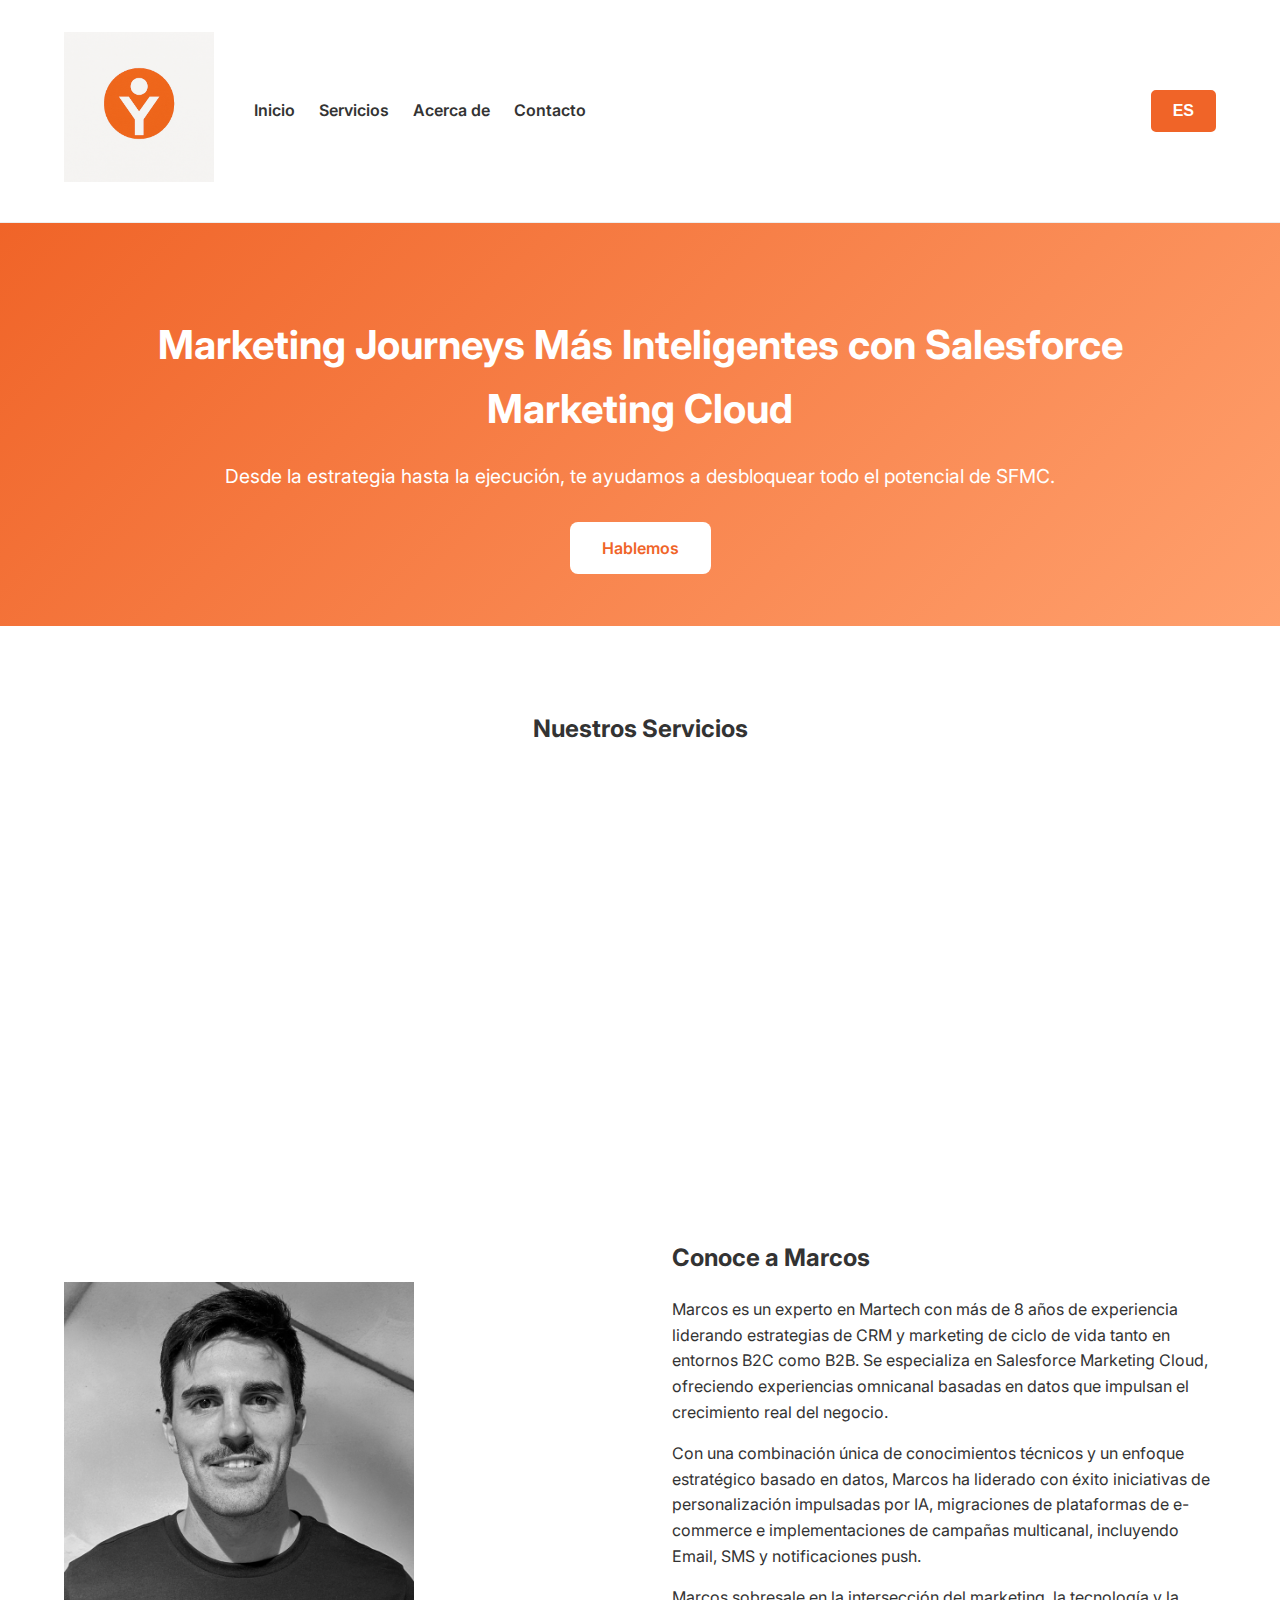
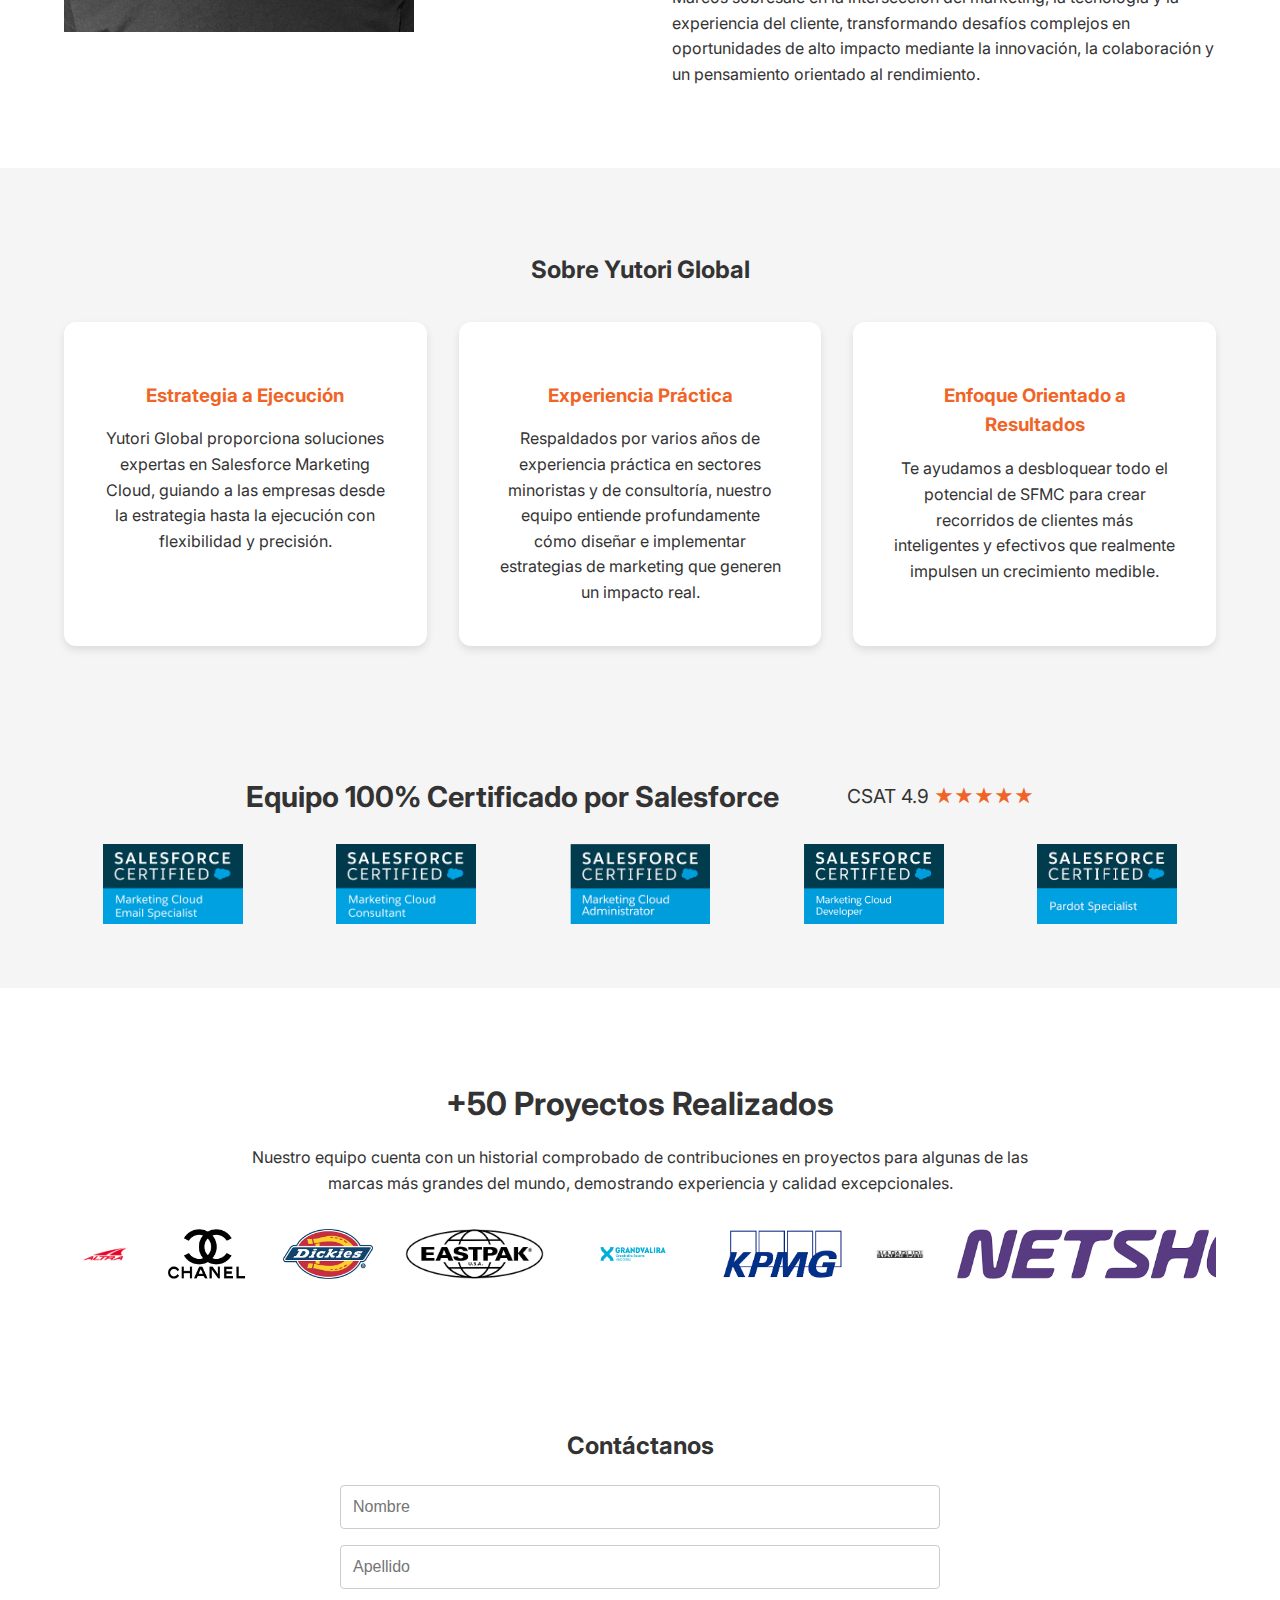
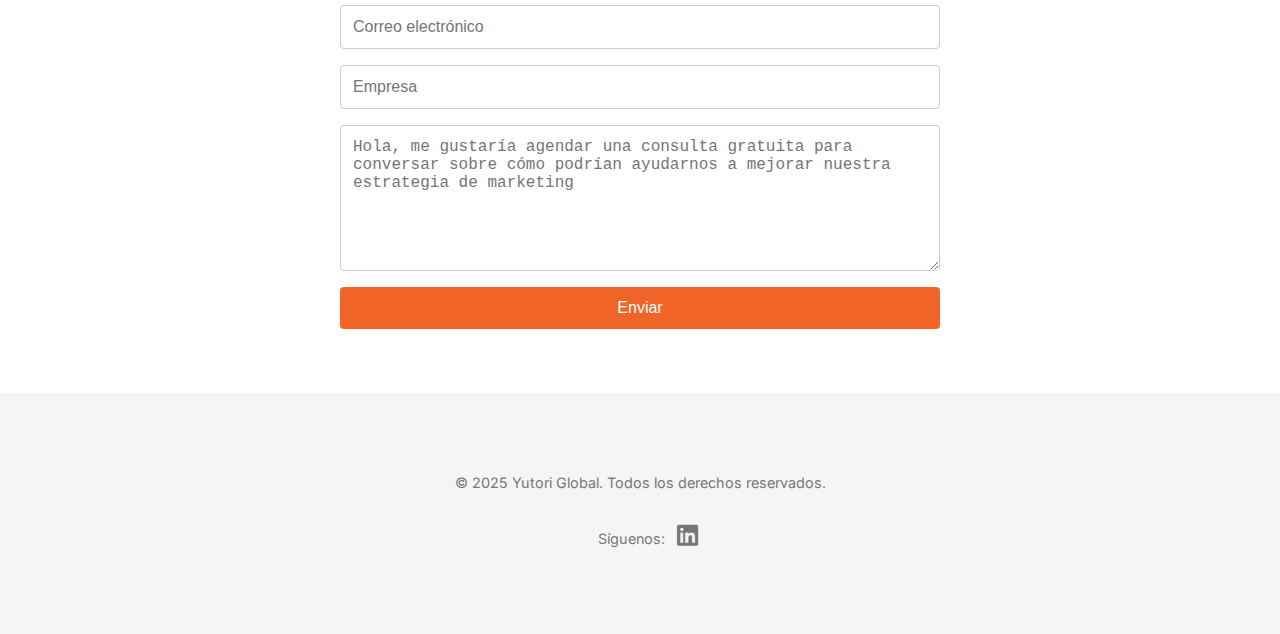
==== commit ad7b7816: "Add files via upload" ====
--- a/index-es.html
+++ b/index-es.html
@@ -13,26 +13,26 @@
 <body>
   <header>
     <div class="container header-container">
-      <!-- Logo clickable: scroll to home -->
+      <!-- Logo clickeable que lleva al inicio -->
       <a href="#home">
         <img src="assets/Yutori-Global-Logo.png" alt="Yutori Global Logo" class="logo" />
       </a>
       <nav class="nav">
         <ul class="nav-links">
-          <li><a href="#home" data-en="Home" data-es="Inicio">Inicio</a></li>
-          <li><a href="#services" data-en="Services" data-es="Servicios">Servicios</a></li>
-          <li><a href="#about" data-en="About" data-es="Acerca de">Acerca de</a></li>
-          <li><a href="#contact" data-en="Contact" data-es="Contacto">Contacto</a></li>
+          <li><a href="#home">Inicio</a></li>
+          <li><a href="#services">Servicios</a></li>
+          <li><a href="#about">Acerca de</a></li>
+          <li><a href="#contact">Contacto</a></li>
         </ul>
       </nav>
-      <!-- Hamburger Menu Toggle (visible en móvil) -->
+      <!-- Botón de hamburguesa (visible en móvil) -->
       <button class="menu-toggle"><i class="fas fa-bars"></i></button>
       <!-- Language Dropdown -->
       <div class="language-dropdown">
         <button class="dropdown-toggle">ES</button>
         <div class="dropdown-menu">
-          <a href="index.html" data-lang="en">Inglés</a>
-          <a href="index-es.html" data-lang="es">Español</a>
+          <a href="index.html">Inglés</a>
+          <a href="index-es.html">Español</a>
         </div>
       </div>
     </div>
@@ -42,52 +42,46 @@
   <section id="home" class="hero">
     <div class="container">
       <h1>
-        <!-- Etiqueta de escritorio -->
+        <!-- Versión de escritorio -->
         <span class="hero-text desktop">
-          Marketing Journeys Más Inteligentes con <span class="highlight" data-en="Salesforce Marketing Cloud" data-es="Salesforce Marketing Cloud">Salesforce Marketing Cloud</span>
+          Marketing Journeys Más Inteligentes con <span class="highlight">Salesforce Marketing Cloud</span>
         </span>
-        <!-- Etiqueta móvil con un salto de línea reducido entre "Experiencias más inteligentes" y "con SFMC" -->
+        <!-- Versión móvil con frase en dos líneas -->
         <span class="hero-text mobile">
-          Experiencias más inteligentes<br class="mobile-break">con SFMC
+          Experiencias más inteligentes<br class="mobile-break">con Salesforce Marketing Cloud
         </span>
       </h1>
-      <p data-en="From strategy to execution, we help you unlock SFMC's full potential." data-es="Desde la estrategia hasta la ejecución, te ayudamos a desbloquear todo el potencial de SFMC.">
+      <p>
         Desde la estrategia hasta la ejecución, te ayudamos a desbloquear todo el potencial de SFMC.
       </p>
       <br class="mobile-only">
-      <!-- CTA "Hablemos" que redirige a la sección de contacto -->
-      <a href="#contact" class="cta-btn" data-en="Let’s Talk" data-es="Hablemos">
-        Hablemos
-      </a>
-    </div>
-  </section>
-
-  <!-- SECCIÓN DE SERVICIOS (Tres tarjetas: Consultoría SFMC, Implementación Práctica y Capacitación SFMC) -->
+      <a href="#contact" class="cta-btn">Hablemos</a>
+    </div>
+  </section>
+
+  <!-- SECCIÓN DE SERVICIOS (Tres tarjetas) -->
   <section id="services" class="services">
     <div class="container">
-      <h2 class="big-title" data-en="Our Services" data-es="Nuestros Servicios">Nuestros Servicios</h2>
+      <h2 class="big-title">Nuestros Servicios</h2>
       <div class="service-boxes">
         <div class="service">
           <i class="fas fa-lightbulb service-icon"></i>
-          <h3 data-en="SFMC Consulting" data-es="Consultoría SFMC">Consultoría SFMC</h3>
-          <p data-en="Strategic advice on implementation, product selection, integrations, and customer journey design." 
-             data-es="Asesoría estratégica en implementación, selección de productos, integraciones y diseño de recorridos del cliente.">
+          <h3>Consultoría SFMC</h3>
+          <p>
             Asesoría estratégica en implementación, selección de productos, integraciones y diseño de recorridos del cliente.
           </p>
         </div>
         <div class="service">
           <i class="fas fa-tools service-icon"></i>
-          <h3 data-en="Hands-on Implementation" data-es="Implementación Práctica">Implementación Práctica</h3>
-          <p data-en="Journey building, email development, AMPscript, data modeling, and marketing automation setup." 
-             data-es="Construcción de recorridos, desarrollo de correos electrónicos, AMPscript, modelado de datos y configuración de automatización de marketing.">
+          <h3>Implementación Práctica</h3>
+          <p>
             Construcción de recorridos, desarrollo de correos electrónicos, AMPscript, modelado de datos y configuración de automatización de marketing.
           </p>
         </div>
         <div class="service">
           <i class="fas fa-chalkboard-teacher service-icon"></i>
-          <h3 data-en="SFMC Training" data-es="Capacitación SFMC">Capacitación SFMC</h3>
-          <p data-en="Training programs designed to empower your team to get the most out of Salesforce Marketing Cloud." 
-             data-es="Programas de capacitación diseñados para empoderar a tu equipo a sacar el máximo provecho de Salesforce Marketing Cloud.">
+          <h3>Capacitación SFMC</h3>
+          <p>
             Programas de capacitación diseñados para empoderar a tu equipo a sacar el máximo provecho de Salesforce Marketing Cloud.
           </p>
         </div>
@@ -99,21 +93,21 @@
   <section class="marcos-bio">
     <div class="container bio-container">
       <div class="bio-image">
-        <!-- La foto de MFB se enlaza a su perfil de LinkedIn -->
+        <!-- Foto de MFB con enlace a LinkedIn -->
         <a href="https://www.linkedin.com/in/marcosfontanbalestra/" target="_blank">
-          <img src="assets/MFB Photo.jpg" alt="Marcos Fontan Balestra" title="Visita mi perfil en LinkedIn" />
+          <img src="assets/MFB Photo.jpg" alt="Marcos Fontan Balestra" title="Visita mi perfil de LinkedIn" />
         </a>
       </div>
       <div class="bio-text">
-        <h2 data-en="Meet Marcos" data-es="Conoce a Marcos">Conoce a Marcos</h2>
+        <h2>Conoce a Marcos</h2>
         <p>
-          Marcos es un experto en Martech con más de 8 años de experiencia liderando estrategias de CRM y marketing de ciclo de vida tanto en entornos B2C como B2B. Se especializa en Salesforce Marketing Cloud, ofreciendo experiencias omnicanal basadas en datos que impulsan el crecimiento real de los negocios.
+          Marcos es un experto en Martech con más de 8 años de experiencia liderando estrategias de CRM y marketing de ciclo de vida tanto en entornos B2C como B2B. Se especializa en Salesforce Marketing Cloud, ofreciendo experiencias omnicanal basadas en datos que impulsan el crecimiento real del negocio.
         </p>
         <p>
-          Con una combinación única de conocimientos técnicos y un enfoque estratégico basado en datos, Marcos ha liderado exitosamente iniciativas en personalización impulsada por IA, migraciones de plataformas de e-commerce e implementaciones de campañas multicanal, incluyendo Email, SMS y notificaciones push.
+          Con una combinación única de conocimientos técnicos y un enfoque estratégico basado en datos, Marcos ha liderado con éxito iniciativas de personalización impulsadas por IA, migraciones de plataformas de e-commerce e implementaciones de campañas multicanal, incluyendo Email, SMS y notificaciones push.
         </p>
         <p>
-          Marcos se destaca en la intersección del marketing, la tecnología y la experiencia del cliente, transformando desafíos complejos en oportunidades de alto impacto mediante la innovación, la colaboración y una mentalidad orientada al rendimiento.
+          Marcos sobresale en la intersección del marketing, la tecnología y la experiencia del cliente, transformando desafíos complejos en oportunidades de alto impacto mediante la innovación, la colaboración y un pensamiento orientado al rendimiento.
         </p>
       </div>
     </div>
@@ -122,26 +116,23 @@
   <!-- SECCIÓN SOBRE YUTORI (Tres tarjetas) -->
   <section id="about" class="about">
     <div class="container">
-      <h2 data-en="About Yutori Global" data-es="Sobre Yutori Global">Sobre Yutori Global</h2>
+      <h2>Sobre Yutori Global</h2>
       <div class="about-grid">
         <div class="about-block">
-          <h3 data-en="Strategy to Execution" data-es="Estrategia a Ejecución">Estrategia a Ejecución</h3>
-          <p data-en="Yutori Global provides expert Salesforce Marketing Cloud solutions, guiding businesses from strategy to execution with flexibility and precision." 
-             data-es="Yutori Global proporciona soluciones expertas en Salesforce Marketing Cloud, guiando a las empresas desde la estrategia hasta la ejecución con flexibilidad y precisión.">
+          <h3>Estrategia a Ejecución</h3>
+          <p>
             Yutori Global proporciona soluciones expertas en Salesforce Marketing Cloud, guiando a las empresas desde la estrategia hasta la ejecución con flexibilidad y precisión.
           </p>
         </div>
         <div class="about-block">
-          <h3 data-en="Hands-on Experience" data-es="Experiencia Práctica">Experiencia Práctica</h3>
-          <p data-en="Backed by several years of hands-on experience in both retail and consultancy sectors, our team deeply understands how to design and implement marketing strategies that drive real revenue impact." 
-             data-es="Respaldados por varios años de experiencia práctica en sectores minoristas y de consultoría, nuestro equipo entiende profundamente cómo diseñar e implementar estrategias de marketing que generen un impacto real.">
+          <h3>Experiencia Práctica</h3>
+          <p>
             Respaldados por varios años de experiencia práctica en sectores minoristas y de consultoría, nuestro equipo entiende profundamente cómo diseñar e implementar estrategias de marketing que generen un impacto real.
           </p>
         </div>
         <div class="about-block">
-          <h3 data-en="Results-Driven Approach" data-es="Enfoque Orientado a Resultados">Enfoque Orientado a Resultados</h3>
-          <p data-en="We help you unlock the full potential of SFMC to create smarter, more effective customer journeys that truly drive measurable growth." 
-             data-es="Te ayudamos a desbloquear todo el potencial de SFMC para crear recorridos de clientes más inteligentes y efectivos que realmente impulsen un crecimiento medible.">
+          <h3>Enfoque Orientado a Resultados</h3>
+          <p>
             Te ayudamos a desbloquear todo el potencial de SFMC para crear recorridos de clientes más inteligentes y efectivos que realmente impulsen un crecimiento medible.
           </p>
         </div>
@@ -153,11 +144,9 @@
   <section class="certifications">
     <div class="container certs-container">
       <div class="cert-header">
-        <h2 data-en="100% Salesforce Certified Team" data-es="Equipo 100% Certificado por Salesforce">
-          Equipo 100% Certificado por Salesforce
-        </h2>
+        <h2>Equipo 100% Certificado por Salesforce</h2>
         <div class="csat">
-          <span data-en="CSAT 4.9" data-es="CSAT 4.9">CSAT 4.9</span>
+          <span>CSAT 4.9</span>
           <span class="stars">★★★★★</span>
         </div>
       </div>
@@ -171,12 +160,11 @@
     </div>
   </section>
 
-  <!-- SECCIÓN DE PROYECTOS (CAROUSEL) -->
+  <!-- SECCIÓN DE PROYECTOS -->
   <section class="projects">
     <div class="container">
-      <h2 data-en="+50 Projects Delivered" data-es="+50 Proyectos Realizados">+50 Proyectos Realizados</h2>
-      <p data-en="Our team has a proven track record of contributing to projects for some of the world's biggest brands, demonstrating exceptional expertise and quality." 
-         data-es="Nuestro equipo cuenta con un historial comprobado de contribuciones en proyectos para algunas de las marcas más grandes del mundo, demostrando experiencia y calidad excepcionales.">
+      <h2>+50 Proyectos Realizados</h2>
+      <p>
         Nuestro equipo cuenta con un historial comprobado de contribuciones en proyectos para algunas de las marcas más grandes del mundo, demostrando experiencia y calidad excepcionales.
       </p>
       <div class="logo-marquee">
@@ -192,7 +180,7 @@
           <img src="assets/NetshoesLogoImage.png" alt="Netshoes Logo" />
           <img src="assets/OmronLogoImage.png" alt="Omron Logo" />
           <img src="assets/SmartwoolLogoImage.png" alt="Smartwool Logo" />
-          <!-- New Logos -->
+          <!-- Additional Logos -->
           <img src="assets/TheNorthFaceLogoImage.png" alt="The North Face Logo" />
           <img src="assets/TimberlandLogoImage.png" alt="Timberland Logo" />
           <img src="assets/TomTomLogoImage.png" alt="TomTom Logo" />
@@ -222,7 +210,7 @@
   <!-- SECCIÓN DE CONTACTO CON FORMSPREE -->
   <section id="contact" class="contact">
     <div class="container">
-      <h2 data-en="Contact Us" data-es="Contáctanos">Contáctanos</h2>
+      <h2>Contáctanos</h2>
       <form action="https://formspree.io/f/xgvadqjg" method="POST" class="contact-form">
         <div class="form-group">
           <input type="text" name="first_name" placeholder="Nombre" required>
@@ -246,7 +234,13 @@
 
   <footer>
     <div class="container footer-container">
-      <p>&copy; 2025 Yutori Global. Todos los derechos reservados.<br class="mobile-only"><br class="mobile-only"><span class="follow-us">Síguenos: <a href="https://www.linkedin.com/company/yutori-global/posts/?feedView=all" target="_blank"><i class="fab fa-linkedin"></i></a></span></p>
+      <p>&copy; 2025 Yutori Global. Todos los derechos reservados.<br class="mobile-only"><br class="mobile-only">
+        <span class="follow-us">Síguenos:
+          <a href="https://www.linkedin.com/company/yutori-global/posts/?feedView=all" target="_blank">
+            <i class="fab fa-linkedin"></i>
+          </a>
+        </span>
+      </p>
     </div>
   </footer>
 
@@ -258,7 +252,7 @@
       navUl.classList.toggle("active");
     });
     
-    // Cierra el menú móvil al hacer clic en cualquier enlace
+    // Cierra el menú al hacer clic en un enlace
     const navLinks = document.querySelectorAll(".nav-links a");
     navLinks.forEach(link => {
       link.addEventListener("click", () => {
@@ -266,7 +260,7 @@
       });
     });
     
-    // Cierra el menú móvil si se hace clic fuera del área del menú cuando está activo
+    // Cierra el menú si se hace clic fuera del pop-up
     document.addEventListener("click", function(e) {
       if (navUl.classList.contains("active") && !navUl.contains(e.target) && !menuToggle.contains(e.target)) {
         navUl.classList.remove("active");
--- a/style.css
+++ b/style.css
@@ -54,6 +54,7 @@
     width: 90%;
     max-width: 1200px;
     margin: 0 auto;
+    /* Reduced spacing between sections (2rem desktop) */
     padding: 2rem 0;
   }
   
@@ -151,7 +152,8 @@
   .hero {
     background: linear-gradient(135deg, #f06428, #ffa06d);
     color: #fff;
-    padding: 4rem 0;
+    /* Reduced padding from 4rem to 2rem on desktop */
+    padding: 2rem 0;
     text-align: center;
   }
   .hero h1 {
@@ -161,7 +163,7 @@
   .hero p {
     font-size: 1.2rem;
   }
-  /* Mobile Hero Tagline: Use tighter line-height and a specific break rule */
+  /* Mobile Hero Tagline: Tighter line-height and minimal break */
   .hero-text.mobile {
     display: none;
     font-size: 2rem;
@@ -170,7 +172,7 @@
   .mobile-break {
     display: block;
     margin: 0;
-    line-height: 0.8; /* Extra reduced gap */
+    line-height: 0.8; /* Further reduce gap */
   }
   @media (max-width: 767px) {
     .hero-text.desktop {
@@ -198,16 +200,31 @@
     color: #fff;
   }
   
-  /* Services Section */
-  .services {
-    background: #fff;
-    padding: 4rem 0;
-    text-align: center;
-  }
-  .big-title {
-    font-size: 2.5rem;
-    margin-bottom: 2rem;
-  }
+  /* Sections: Services, Marcos Bio, Certifications, Projects, About, Contact */
+  /* Reduced spacing on desktop to 2rem */
+  .services,
+  .marcos-bio,
+  .certifications,
+  .projects,
+  .about,
+  .contact {
+    padding: 2rem 0;
+    text-align: center;
+  }
+  
+  /* Mobile: Further reduce spacing (to 1rem) */
+  @media (max-width: 767px) {
+    .services,
+    .marcos-bio,
+    .certifications,
+    .projects,
+    .about,
+    .contact {
+      padding: 1rem 0;
+    }
+  }
+  
+  /* Service Section */
   .service-boxes {
     display: flex;
     flex-direction: column;
@@ -253,10 +270,7 @@
     }
   }
   
-  /* Marcos Bio Section (Two-column on desktop) */
-  .marcos-bio {
-    padding: 4rem 0;
-  }
+  /* Marcos Bio Section */
   .bio-container {
     display: flex;
     flex-direction: column;
@@ -351,7 +365,7 @@
   /* Projects Carousel Section */
   .projects {
     background: #fff;
-    padding: 4rem 0;
+    padding: 2rem 0;
     text-align: center;
   }
   .projects h2 {
@@ -391,10 +405,10 @@
     }
   }
   
-  /* About Section (Cards styled, three columns on desktop) */
+  /* About Section */
   .about {
     background: #f5f5f5;
-    padding: 4rem 0;
+    padding: 2rem 0;
     text-align: center;
   }
   .about-grid {
@@ -426,10 +440,10 @@
     }
   }
   
-  /* Contact Section (Form styling) */
+  /* Contact Section */
   .contact {
     background: #fff;
-    padding: 4rem 0;
+    padding: 2rem 0;
     text-align: center;
   }
   .contact-form {
@@ -482,7 +496,7 @@
     color: inherit;
     text-decoration: none;
     margin-left: 0.5rem;
-    font-size: 24px; /* Increased LinkedIn icon size */
+    font-size: 24px;
   }
   .footer-container .follow-us a:hover {
     color: #f06428;
@@ -494,10 +508,5 @@
     }
   }
   
-  /* Reduce white space between sections on mobile by half */
-  @media (max-width: 767px) {
-    .hero, .services, .marcos-bio, .certifications, .projects, .about, .contact {
-      padding: 2rem 0;
-    }
-  }
+  /* End of CSS */
   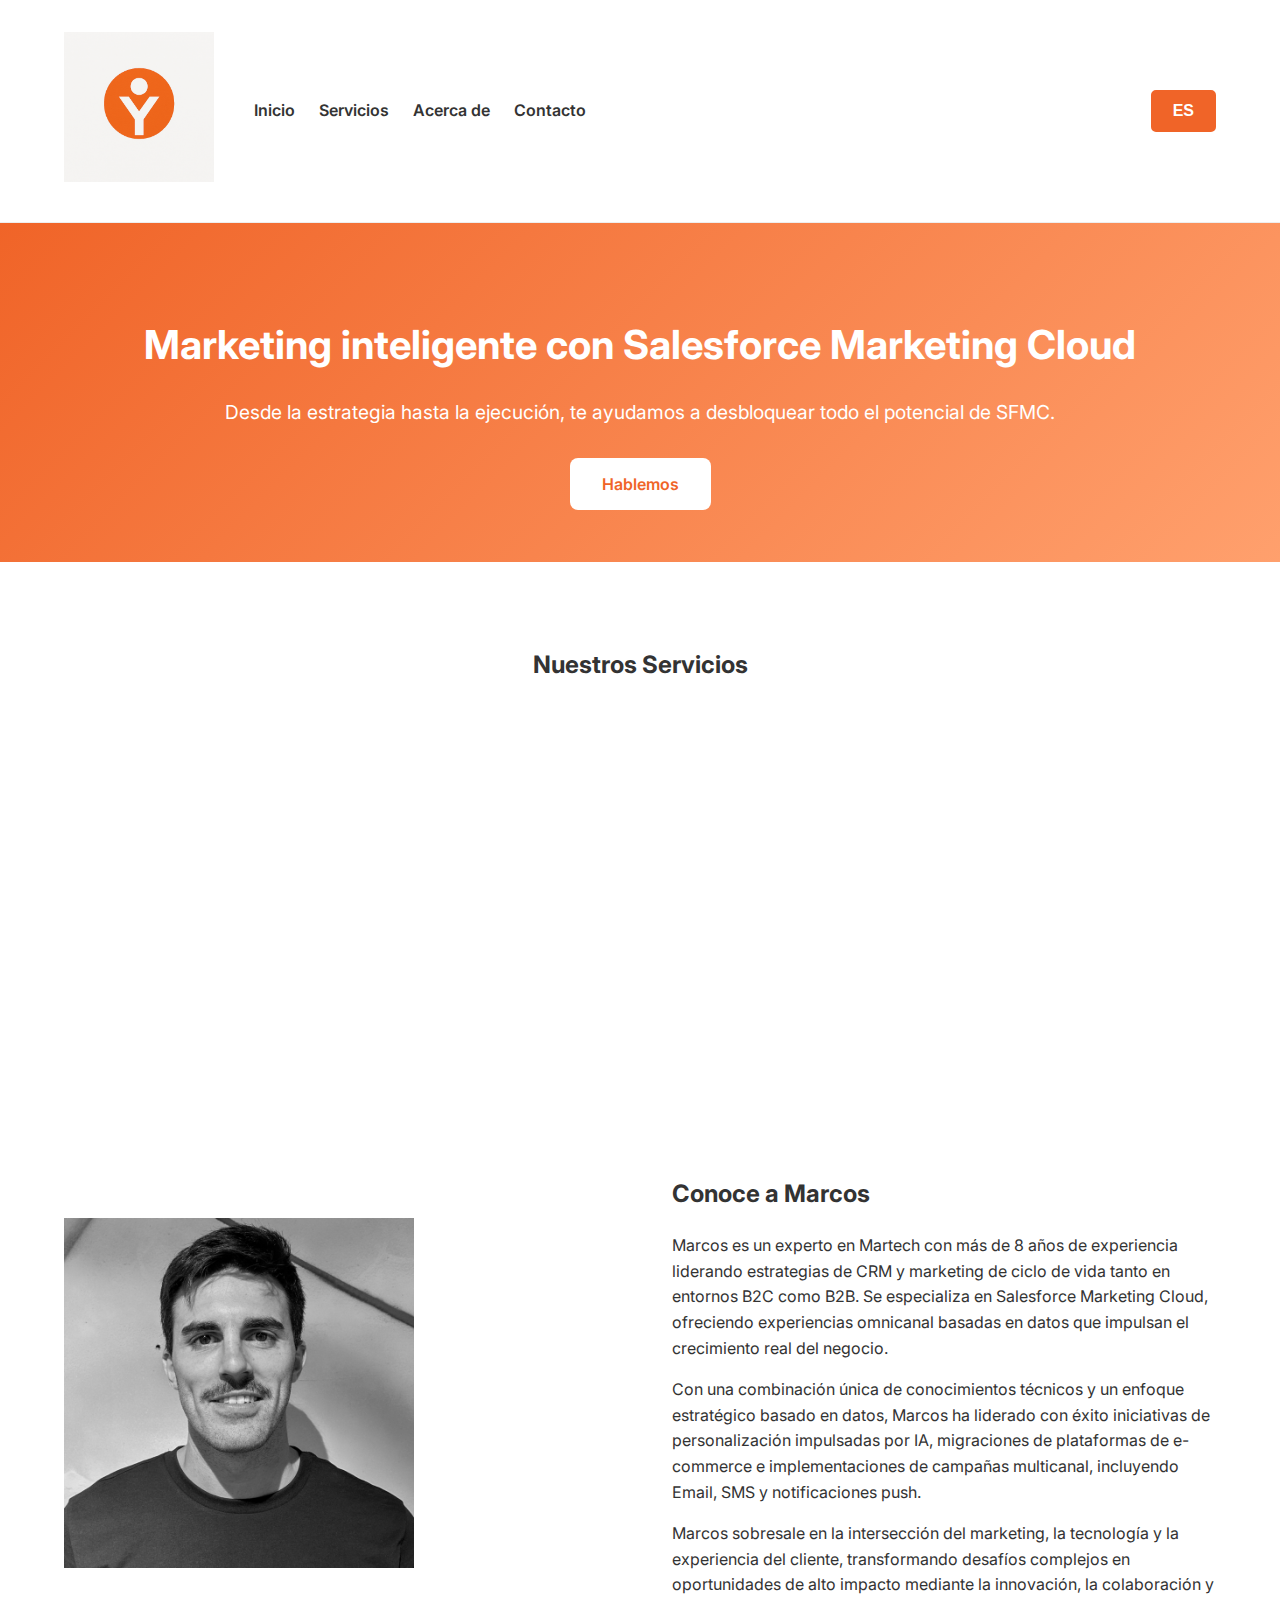
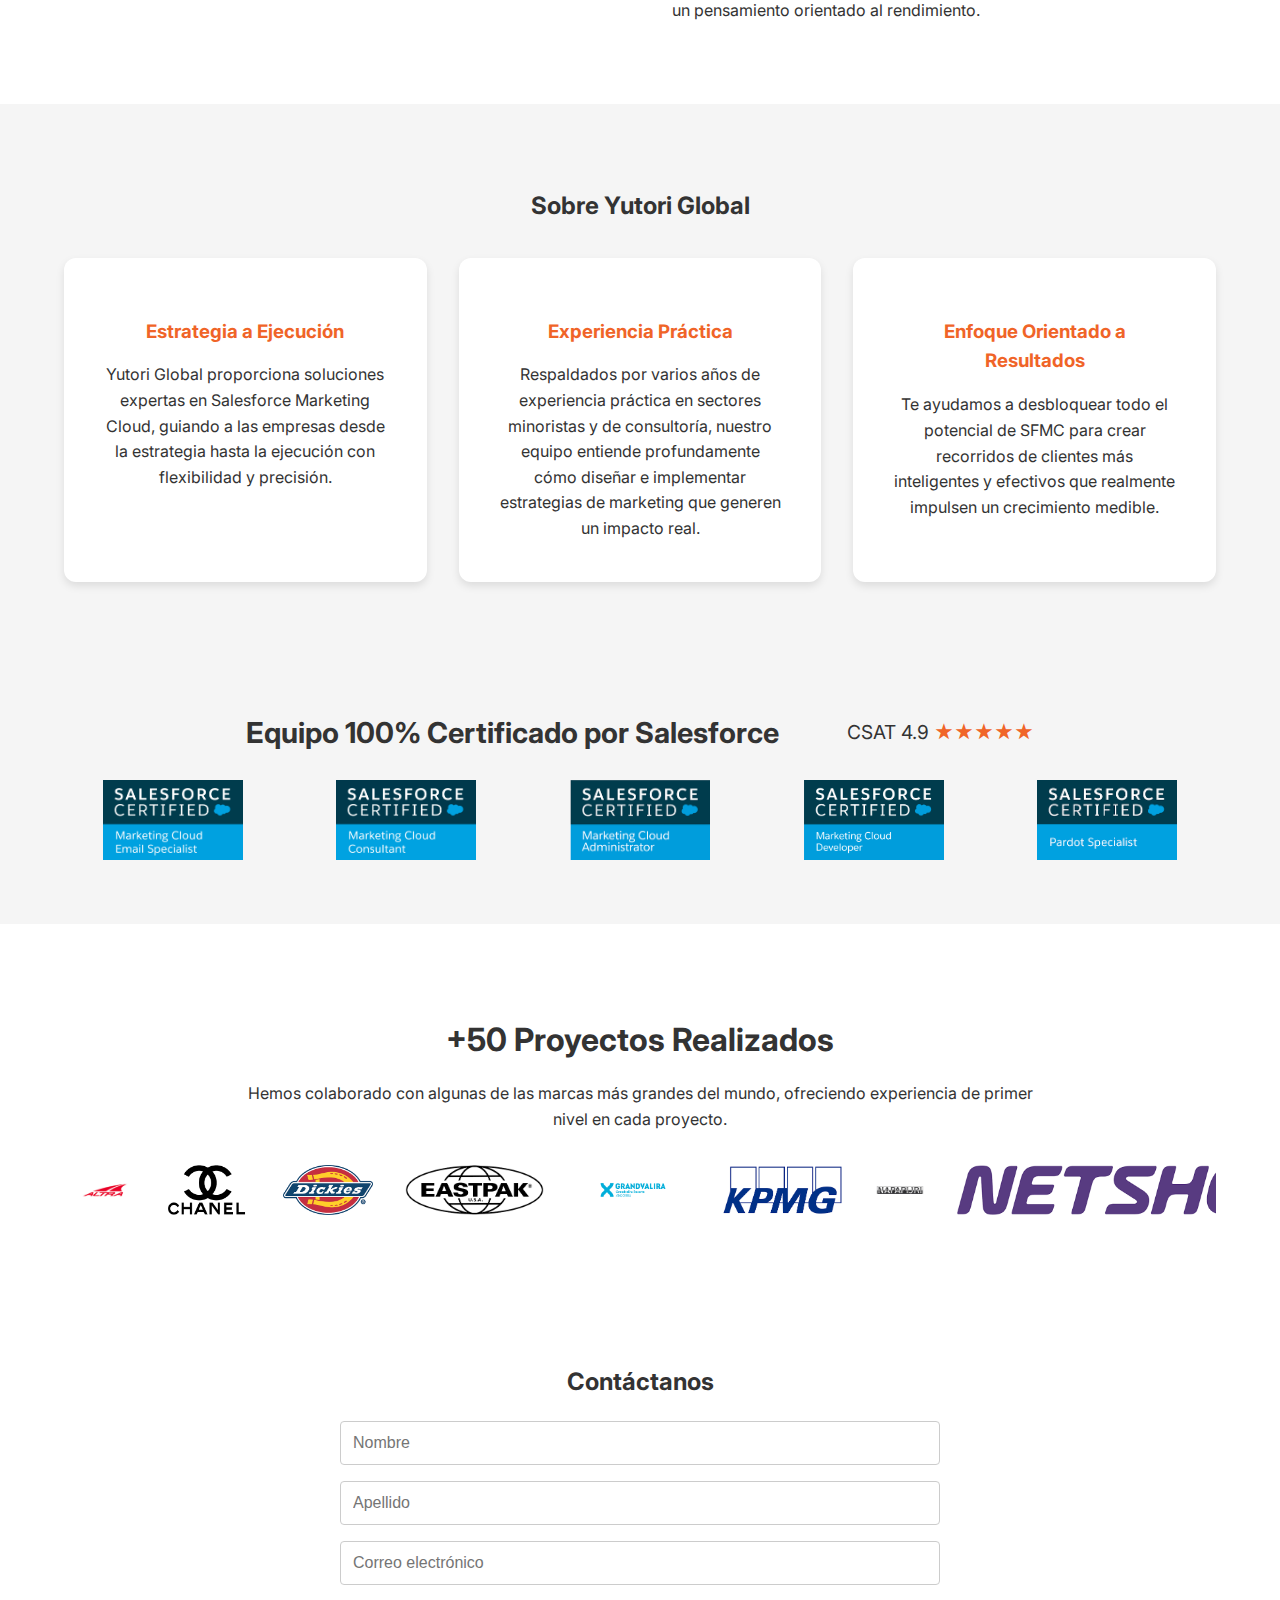
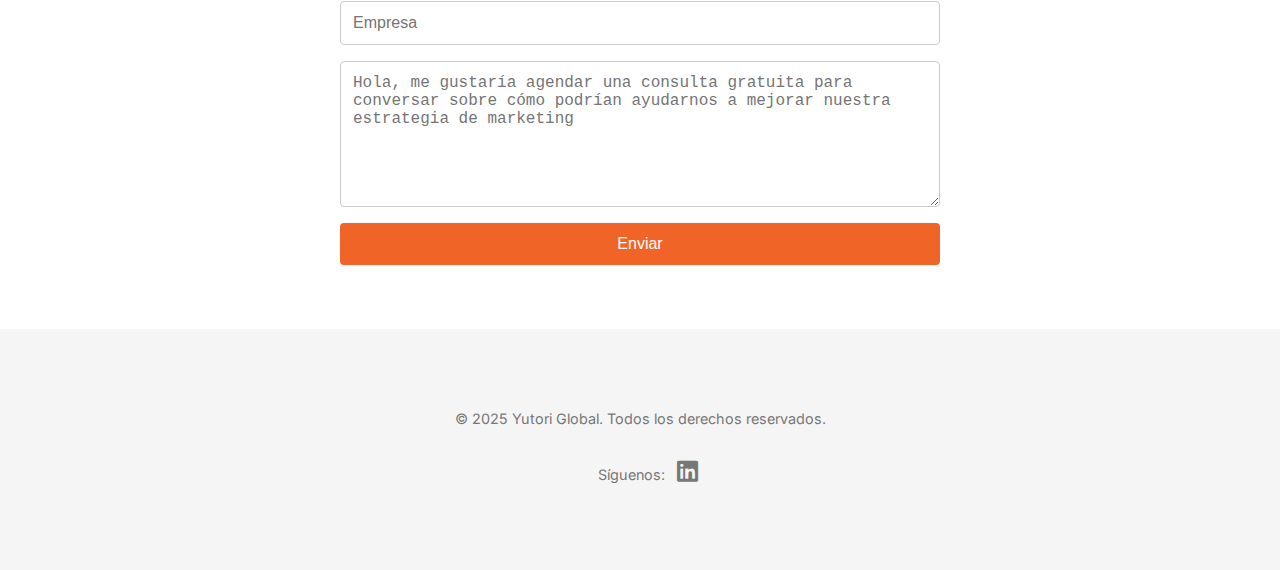
==== commit 362f29ce: "Add files via upload" ====
--- a/index-es.html
+++ b/index-es.html
@@ -44,11 +44,11 @@
       <h1>
         <!-- Versión de escritorio -->
         <span class="hero-text desktop">
-          Marketing Journeys Más Inteligentes con <span class="highlight">Salesforce Marketing Cloud</span>
+          Marketing inteligente con <span class="highlight">Salesforce Marketing Cloud</span>
         </span>
-        <!-- Versión móvil con frase en dos líneas -->
+        <!-- Versión móvil -->
         <span class="hero-text mobile">
-          Experiencias más inteligentes<br class="mobile-break">con Salesforce Marketing Cloud
+          Marketing inteligente con<br class="mobile-break">Salesforce Marketing Cloud
         </span>
       </h1>
       <p>
@@ -93,7 +93,7 @@
   <section class="marcos-bio">
     <div class="container bio-container">
       <div class="bio-image">
-        <!-- Foto de MFB con enlace a LinkedIn -->
+        <!-- Foto de MFB enlazada a LinkedIn -->
         <a href="https://www.linkedin.com/in/marcosfontanbalestra/" target="_blank">
           <img src="assets/MFB Photo.jpg" alt="Marcos Fontan Balestra" title="Visita mi perfil de LinkedIn" />
         </a>
@@ -165,28 +165,11 @@
     <div class="container">
       <h2>+50 Proyectos Realizados</h2>
       <p>
-        Nuestro equipo cuenta con un historial comprobado de contribuciones en proyectos para algunas de las marcas más grandes del mundo, demostrando experiencia y calidad excepcionales.
+        Hemos colaborado con algunas de las marcas más grandes del mundo, ofreciendo experiencia de primer nivel en cada proyecto.
       </p>
       <div class="logo-marquee">
         <div class="logo-track">
-          <!-- Original Logos -->
-          <img src="assets/AltraLogoImage.png" alt="Altra Logo" />
-          <img src="assets/ChanelLogoImage.png" alt="Chanel Logo" />
-          <img src="assets/DickiesLogoImage.png" alt="Dickies Logo" />
-          <img src="assets/EastpakLogoImage.png" alt="Eastpak Logo" />
-          <img src="assets/GrandvaliriaLogoImage.png" alt="Grandvaliria Logo" />
-          <img src="assets/KPMGLogoImage.png" alt="KPMG Logo" />
-          <img src="assets/NapapijriLogoImage.png" alt="Napapijri Logo" />
-          <img src="assets/NetshoesLogoImage.png" alt="Netshoes Logo" />
-          <img src="assets/OmronLogoImage.png" alt="Omron Logo" />
-          <img src="assets/SmartwoolLogoImage.png" alt="Smartwool Logo" />
-          <!-- Additional Logos -->
-          <img src="assets/TheNorthFaceLogoImage.png" alt="The North Face Logo" />
-          <img src="assets/TimberlandLogoImage.png" alt="Timberland Logo" />
-          <img src="assets/TomTomLogoImage.png" alt="TomTom Logo" />
-          <img src="assets/VansLogoImage.png" alt="Vans Logo" />
-          <img src="assets/WhirlpoolLogoImage.png" alt="Whirlpool Logo" />
-          <!-- Duplicate for continuous loop -->
+          <!-- Logos (duplicados para efecto de scrolling) -->
           <img src="assets/AltraLogoImage.png" alt="Altra Logo" />
           <img src="assets/ChanelLogoImage.png" alt="Chanel Logo" />
           <img src="assets/DickiesLogoImage.png" alt="Dickies Logo" />
@@ -202,12 +185,27 @@
           <img src="assets/TomTomLogoImage.png" alt="TomTom Logo" />
           <img src="assets/VansLogoImage.png" alt="Vans Logo" />
           <img src="assets/WhirlpoolLogoImage.png" alt="Whirlpool Logo" />
-        </div>
-      </div>
-    </div>
-  </section>
-
-  <!-- SECCIÓN DE CONTACTO CON FORMSPREE -->
+          <img src="assets/AltraLogoImage.png" alt="Altra Logo" />
+          <img src="assets/ChanelLogoImage.png" alt="Chanel Logo" />
+          <img src="assets/DickiesLogoImage.png" alt="Dickies Logo" />
+          <img src="assets/EastpakLogoImage.png" alt="Eastpak Logo" />
+          <img src="assets/GrandvaliriaLogoImage.png" alt="Grandvaliria Logo" />
+          <img src="assets/KPMGLogoImage.png" alt="KPMG Logo" />
+          <img src="assets/NapapijriLogoImage.png" alt="Napapijri Logo" />
+          <img src="assets/NetshoesLogoImage.png" alt="Netshoes Logo" />
+          <img src="assets/OmronLogoImage.png" alt="Omron Logo" />
+          <img src="assets/SmartwoolLogoImage.png" alt="Smartwool Logo" />
+          <img src="assets/TheNorthFaceLogoImage.png" alt="The North Face Logo" />
+          <img src="assets/TimberlandLogoImage.png" alt="Timberland Logo" />
+          <img src="assets/TomTomLogoImage.png" alt="TomTom Logo" />
+          <img src="assets/VansLogoImage.png" alt="Vans Logo" />
+          <img src="assets/WhirlpoolLogoImage.png" alt="Whirlpool Logo" />
+        </div>
+      </div>
+    </div>
+  </section>
+
+  <!-- SECCIÓN DE CONTACTO (Formspree) -->
   <section id="contact" class="contact">
     <div class="container">
       <h2>Contáctanos</h2>
@@ -252,7 +250,7 @@
       navUl.classList.toggle("active");
     });
     
-    // Cierra el menú al hacer clic en un enlace
+    // Cierra el menú móvil al hacer clic en un enlace
     const navLinks = document.querySelectorAll(".nav-links a");
     navLinks.forEach(link => {
       link.addEventListener("click", () => {
@@ -260,7 +258,7 @@
       });
     });
     
-    // Cierra el menú si se hace clic fuera del pop-up
+    // Cierra el menú móvil si se hace clic fuera del pop-up
     document.addEventListener("click", function(e) {
       if (navUl.classList.contains("active") && !navUl.contains(e.target) && !menuToggle.contains(e.target)) {
         navUl.classList.remove("active");
--- a/style.css
+++ b/style.css
@@ -54,7 +54,7 @@
     width: 90%;
     max-width: 1200px;
     margin: 0 auto;
-    /* Reduced spacing between sections (2rem desktop) */
+    /* Reduced spacing between sections: 2rem on desktop */
     padding: 2rem 0;
   }
   
@@ -102,7 +102,7 @@
     text-decoration: underline;
   }
   
-  /* Hamburger Menu and Mobile Overlay */
+  /* Hamburger Menu & Mobile Overlay */
   .menu-toggle {
     display: none;
     background: none;
@@ -114,7 +114,7 @@
     .menu-toggle {
       display: block;
     }
-    /* Mobile overlay as a centered, smaller pop-up */
+    /* Smaller overlay pop-up */
     .nav-links {
       position: fixed;
       top: 50%;
@@ -152,7 +152,7 @@
   .hero {
     background: linear-gradient(135deg, #f06428, #ffa06d);
     color: #fff;
-    /* Reduced padding from 4rem to 2rem on desktop */
+    /* Reduced from 4rem to 2rem on desktop */
     padding: 2rem 0;
     text-align: center;
   }
@@ -163,23 +163,25 @@
   .hero p {
     font-size: 1.2rem;
   }
-  /* Mobile Hero Tagline: Tighter line-height and minimal break */
+  /* Force EXACTLY two lines on mobile hero text */
   .hero-text.mobile {
     display: none;
-    font-size: 2rem;
-    line-height: 1; /* Reduced line-height */
+    font-size: 1.6rem; /* Adjusted smaller to fit two lines on most phones */
+    line-height: 1.15;
+    white-space: nowrap;       /* Prevent additional wrapping */
+    overflow: hidden;
+    text-align: center;
   }
   .mobile-break {
-    display: block;
-    margin: 0;
-    line-height: 0.8; /* Further reduce gap */
+    display: inline-block;     /* Forces second line */
+    width: 100%;
   }
   @media (max-width: 767px) {
     .hero-text.desktop {
       display: none;
     }
     .hero-text.mobile {
-      display: inline;
+      display: inline-block;  /* so white-space: nowrap works */
     }
     .mobile-only {
       display: block;
@@ -200,8 +202,8 @@
     color: #fff;
   }
   
-  /* Sections: Services, Marcos Bio, Certifications, Projects, About, Contact */
-  /* Reduced spacing on desktop to 2rem */
+  /* Sections: services, marcos-bio, certifications, projects, about, contact */
+  /* Reduced to 2rem on desktop, 1rem on mobile */
   .services,
   .marcos-bio,
   .certifications,
@@ -211,8 +213,6 @@
     padding: 2rem 0;
     text-align: center;
   }
-  
-  /* Mobile: Further reduce spacing (to 1rem) */
   @media (max-width: 767px) {
     .services,
     .marcos-bio,
@@ -224,7 +224,7 @@
     }
   }
   
-  /* Service Section */
+  /* Services Section */
   .service-boxes {
     display: flex;
     flex-direction: column;
@@ -305,7 +305,6 @@
   /* Certifications Section */
   .certifications {
     background: #f5f5f5;
-    padding: 2rem 0;
     text-align: center;
   }
   .certs-container {
@@ -362,10 +361,9 @@
     }
   }
   
-  /* Projects Carousel Section */
+  /* Projects Section */
   .projects {
     background: #fff;
-    padding: 2rem 0;
     text-align: center;
   }
   .projects h2 {
@@ -408,7 +406,6 @@
   /* About Section */
   .about {
     background: #f5f5f5;
-    padding: 2rem 0;
     text-align: center;
   }
   .about-grid {
@@ -443,7 +440,6 @@
   /* Contact Section */
   .contact {
     background: #fff;
-    padding: 2rem 0;
     text-align: center;
   }
   .contact-form {
